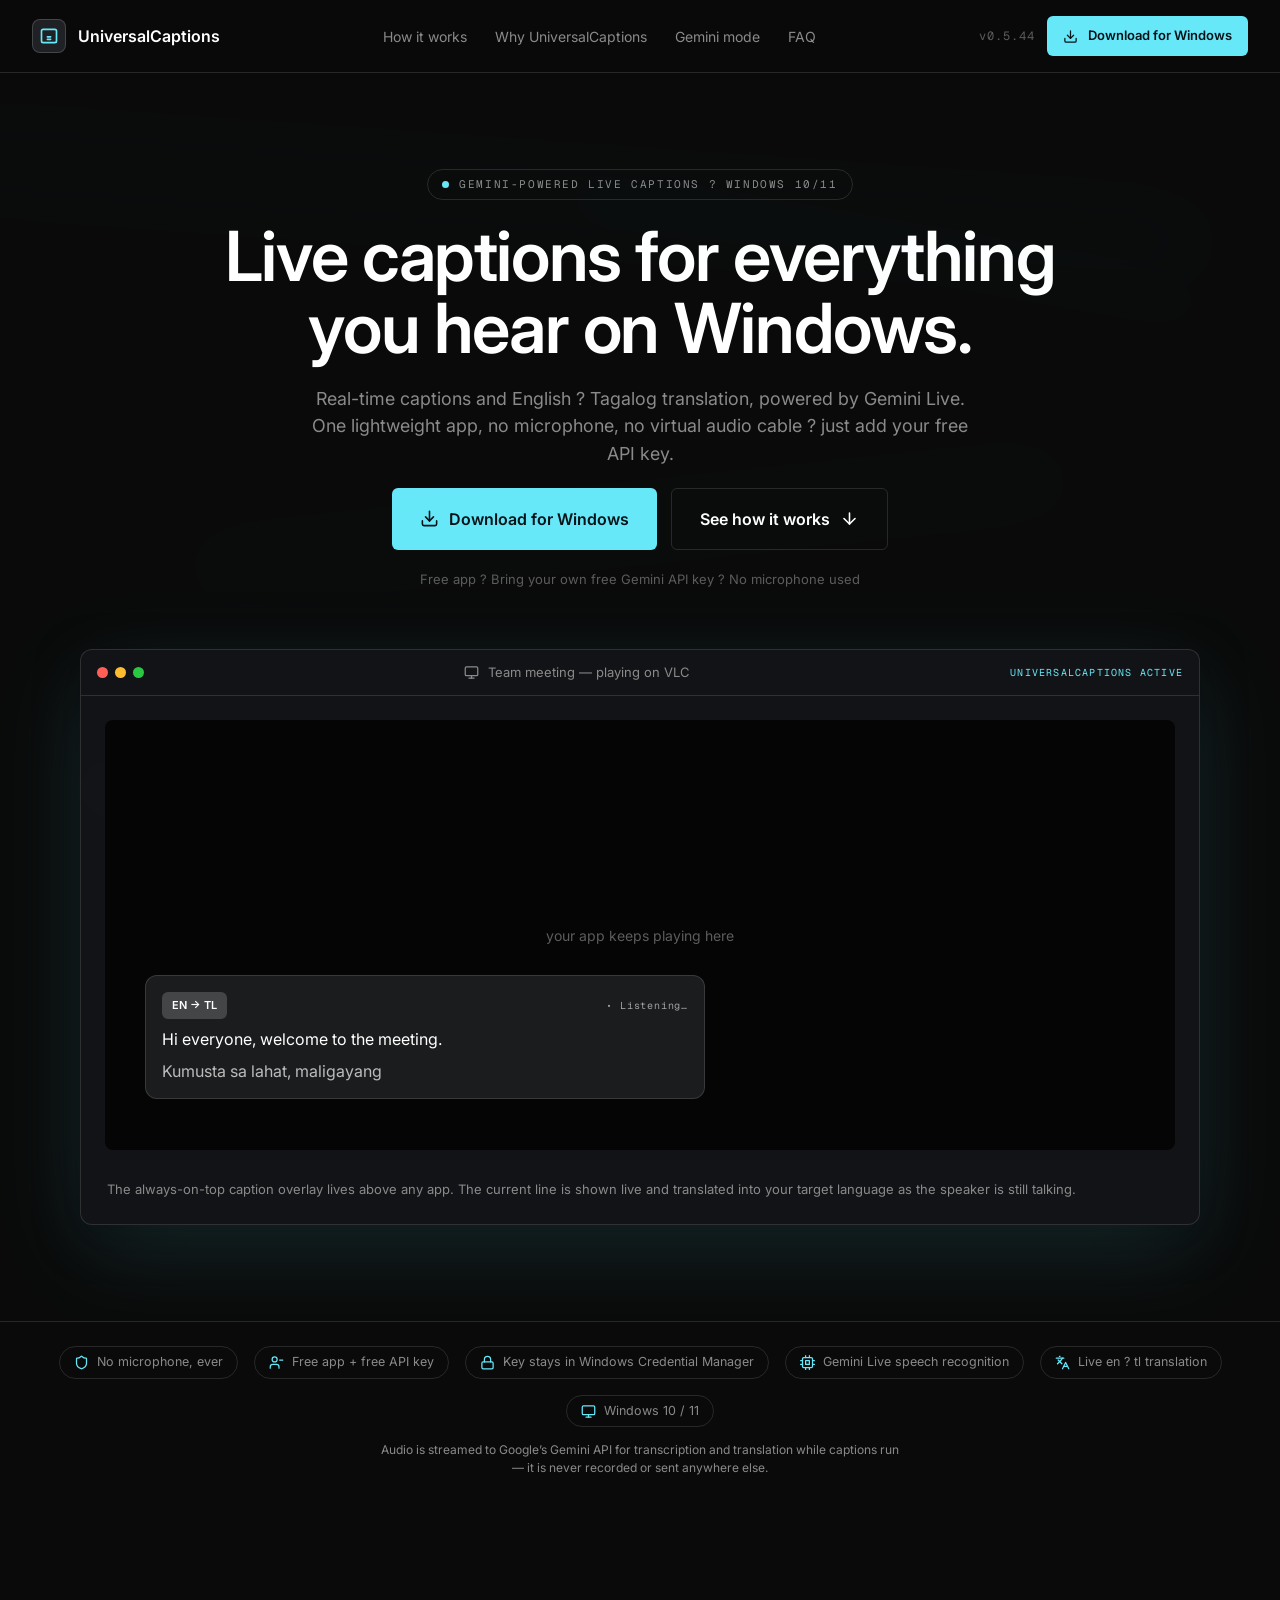
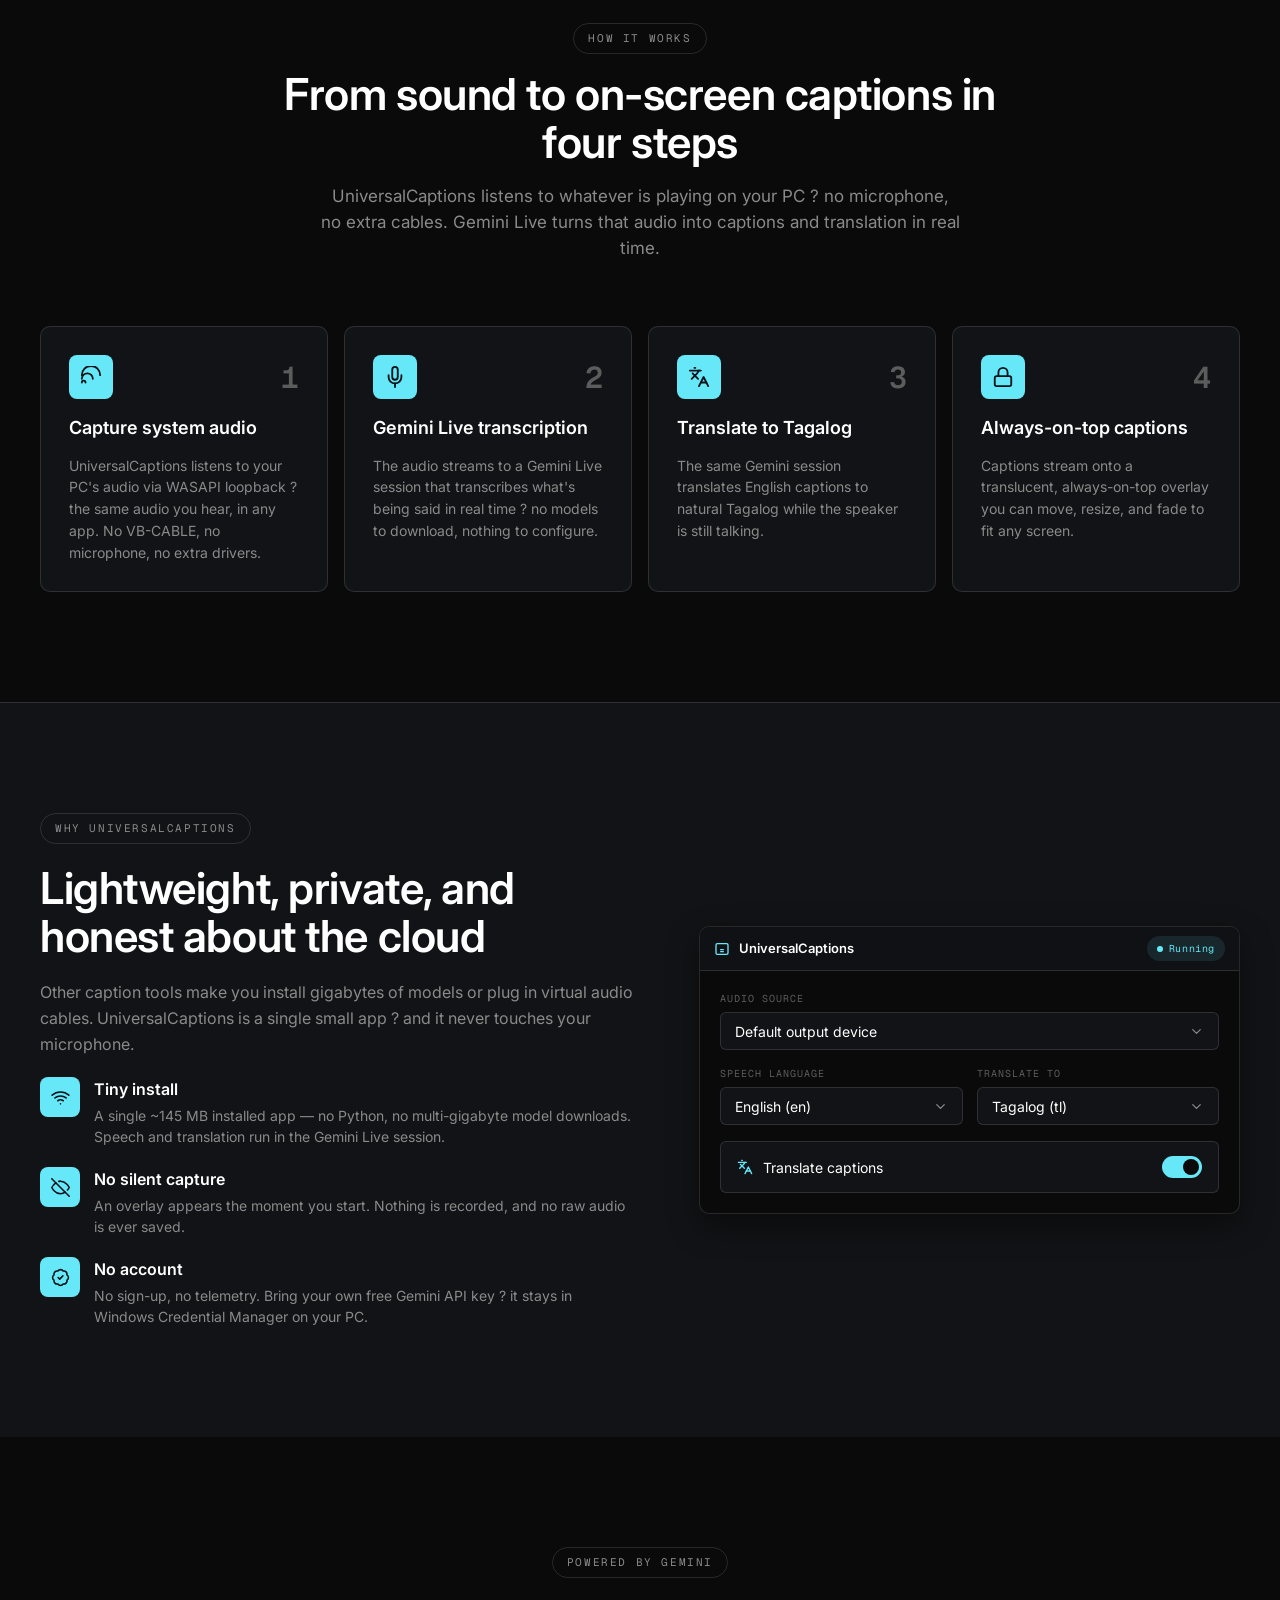
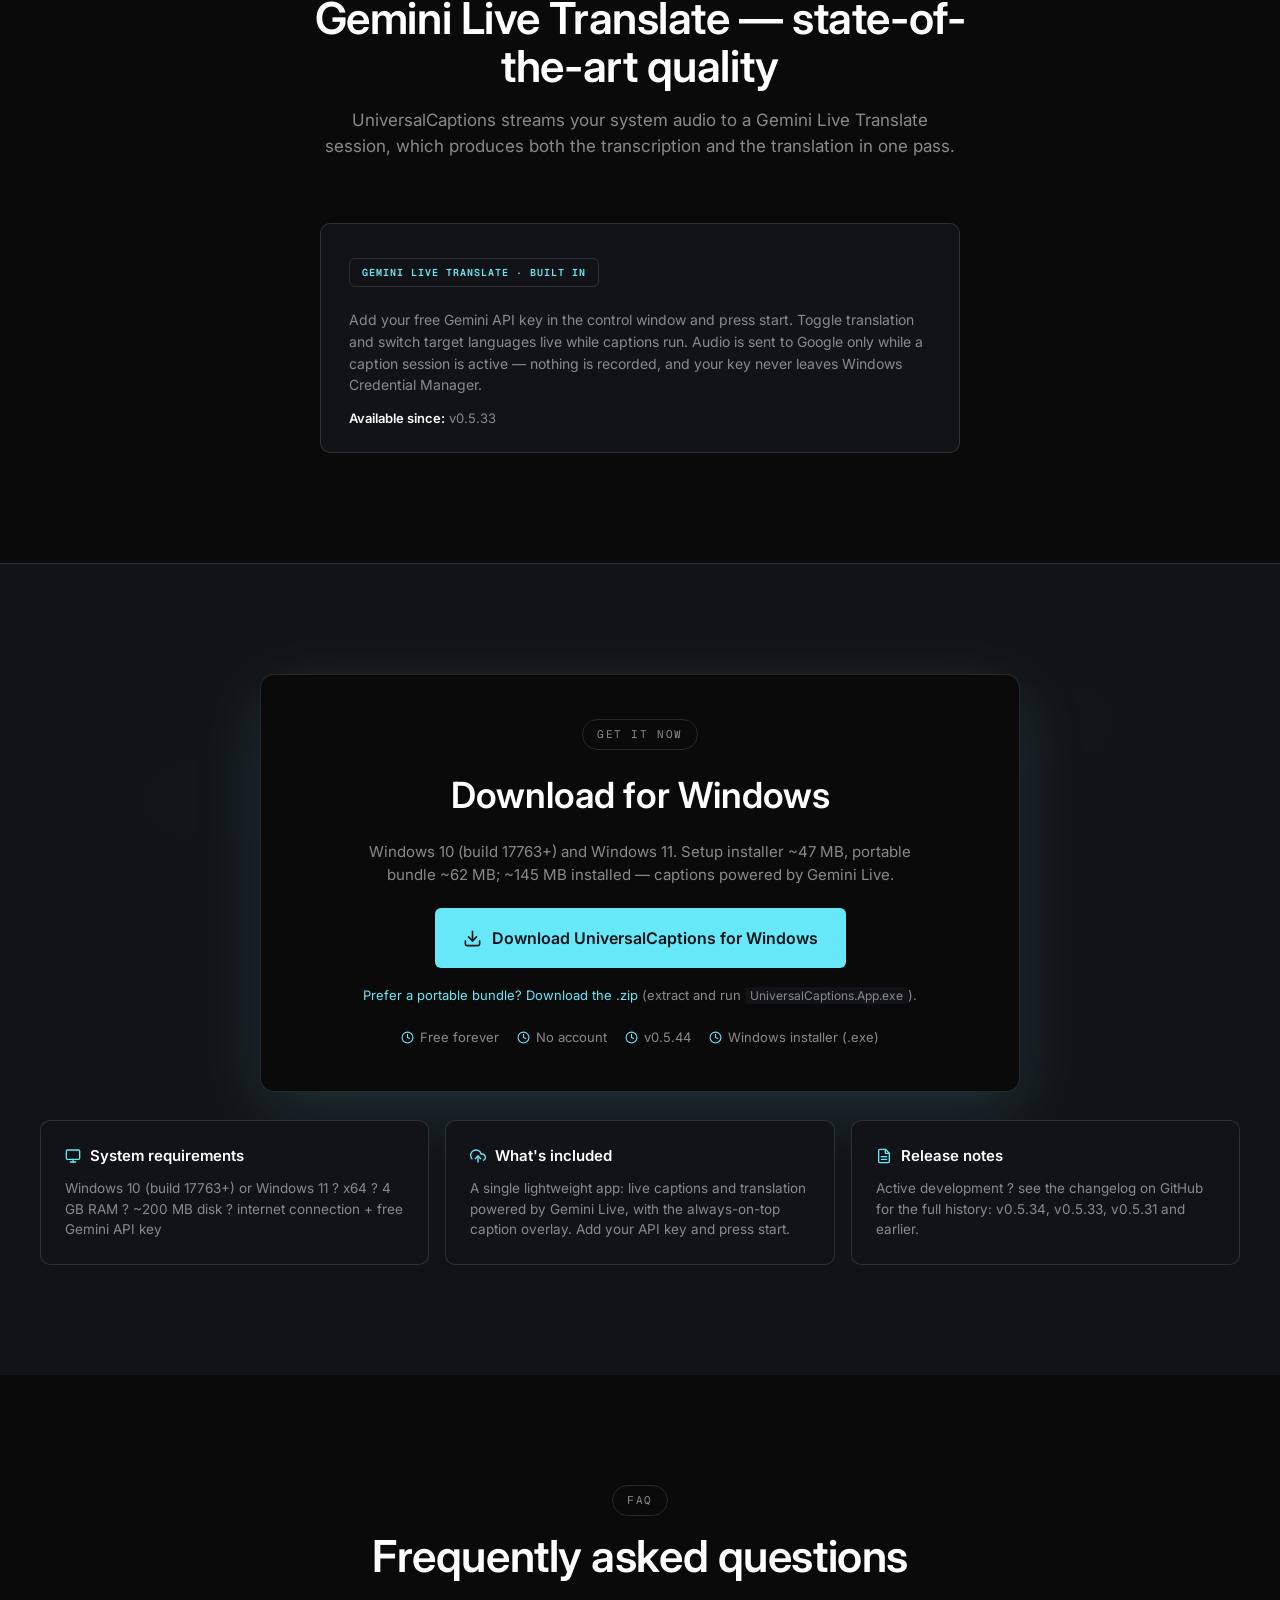
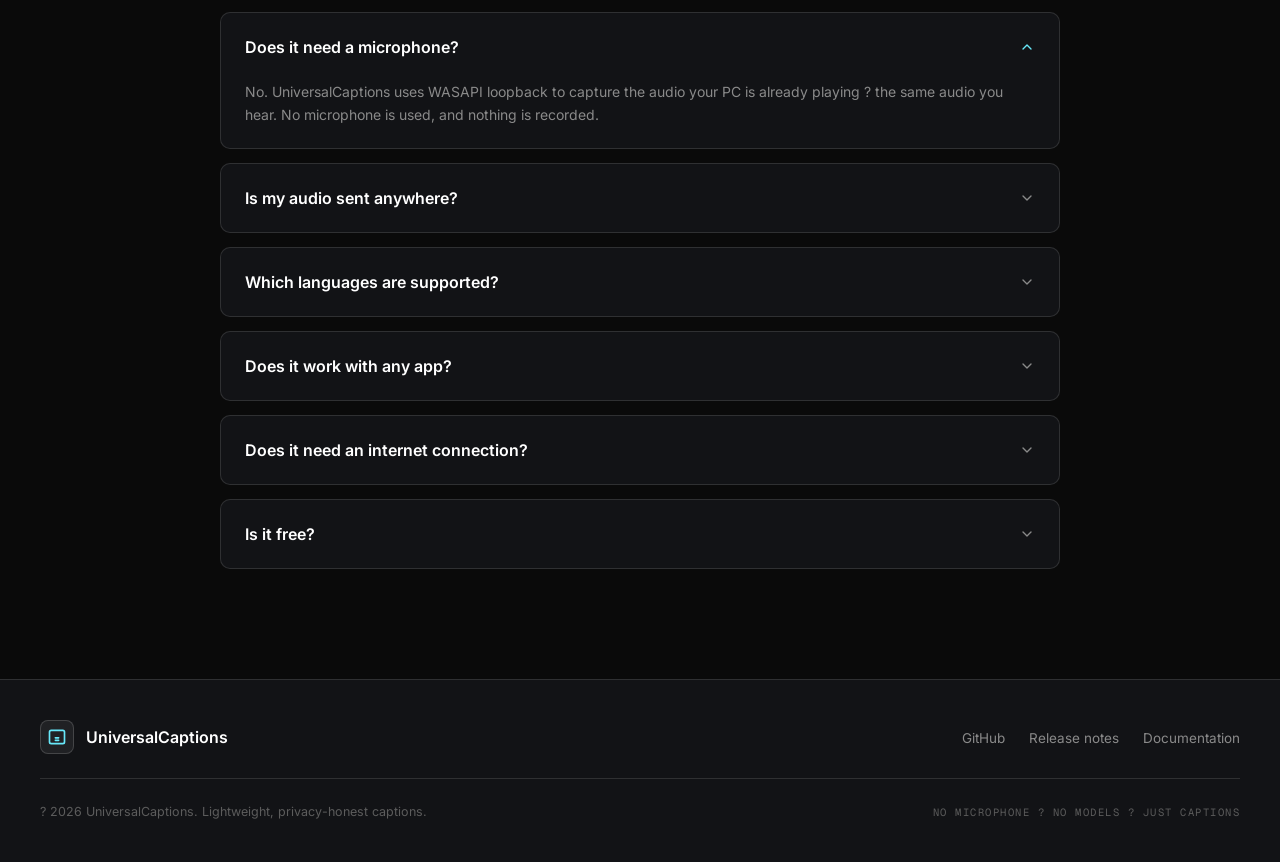
==== landing/index.html @ a278f73b "Fix v0.5.44 landing download links and copy" ====
<!doctype html>
<html lang="en">
  <head>
    <meta charset="UTF-8" />
    <meta name="viewport" content="width=device-width, initial-scale=1.0" />
    <link rel="canonical" href="https://marcgregory.github.io/universal-live-captions/landing/" />
    <title>UniversalCaptions ? Live captions for everything you hear on Windows</title>
    <link rel="icon" href="assets/app.ico" />
    <meta
      name="description"
      content="Live captions for any Windows app, powered by Gemini Live. Real-time speech recognition and English ? Tagalog translation in one lightweight app."
    />
    <meta property="og:title" content="UniversalCaptions ? Live captions for Windows" />
    <meta
      property="og:description"
      content="Live captions with real-time English ? Tagalog translation, powered by Gemini Live. No microphone, no virtual audio cable."
    />
    <link rel="preconnect" href="https://fonts.googleapis.com" />
    <link rel="preconnect" href="https://fonts.gstatic.com" crossorigin />
    <link
      href="https://fonts.googleapis.com/css2?family=Geist+Mono:wght@400;600&family=Inter:wght@400;500;600;700&display=swap"
      rel="stylesheet"
    />
    <link rel="stylesheet" href="styles.css" />
  </head>
  <body>
    <a class="skip-link" href="#hero">Skip to content</a>

    <header class="site-header" id="top">
      <nav class="nav" aria-label="Primary">
        <a class="brand" href="#top">
          <span class="brand-mark" aria-hidden="true">
            <svg viewBox="0 0 24 24" fill="none" stroke="currentColor" stroke-width="2" stroke-linecap="round" stroke-linejoin="round">
              <path d="M10 13h4M10 16h4" />
              <rect x="3" y="4" width="18" height="16" rx="2" />
            </svg>
          </span>
          <span class="brand-name">UniversalCaptions</span>
        </a>

        <ul class="nav-links" id="nav-links">
          <li><a href="#how-it-works">How it works</a></li>
            <li><a href="#why">Why UniversalCaptions</a></li>
          <li><a href="#gemini">Gemini mode</a></li>
          <li><a href="#faq">FAQ</a></li>
        </ul>

        <div class="nav-actions">
          <span class="version-tag">v0.5.44</span>
          <a class="btn btn-primary btn-sm" href="https://github.com/marcgregory/universal-live-captions/releases/download/v0.5.44/UniversalCaptions-Setup-0.5.44.exe" target="_blank" rel="noopener" aria-label="Download for Windows">
            <svg viewBox="0 0 24 24" fill="none" stroke="currentColor" stroke-width="2" stroke-linecap="round" stroke-linejoin="round" aria-hidden="true">
              <path d="M21 15v4a2 2 0 0 1-2 2H5a2 2 0 0 1-2-2v-4" />
              <polyline points="7 10 12 15 17 10" />
              <line x1="12" y1="15" x2="12" y2="3" />
            </svg>
            <span>Download for Windows</span>
          </a>
          <button class="nav-toggle" id="nav-toggle" aria-expanded="false" aria-controls="nav-links" aria-label="Toggle menu">
            <span></span>
            <span></span>
            <span></span>
          </button>
        </div>
      </nav>
    </header>

    <main>
      <section class="hero" id="hero">
        <div class="hero-streaks" aria-hidden="true">
          <span class="streak s1"></span>
          <span class="streak s2"></span>
          <span class="streak s3"></span>
          <span class="streak s4"></span>
        </div>
        <div class="container hero-inner">
          <div class="eyebrow">
            <span class="eyebrow-dot" aria-hidden="true"></span>
            <span>GEMINI-POWERED LIVE CAPTIONS ? WINDOWS 10/11</span>
          </div>
          <h1 class="hero-title">Live captions for everything you hear on Windows.</h1>
          <p class="hero-sub">
            Real-time captions and English ? Tagalog translation, powered by Gemini Live. One lightweight app, no microphone, no virtual audio cable ? just add your free API key.
          </p>
          <div class="hero-ctas">
            <a class="btn btn-primary btn-lg" href="https://github.com/marcgregory/universal-live-captions/releases/download/v0.5.44/UniversalCaptions-Setup-0.5.44.exe" target="_blank" rel="noopener">
              <svg viewBox="0 0 24 24" fill="none" stroke="currentColor" stroke-width="2" stroke-linecap="round" stroke-linejoin="round">
                <path d="M21 15v4a2 2 0 0 1-2 2H5a2 2 0 0 1-2-2v-4" />
                <polyline points="7 10 12 15 17 10" />
                <line x1="12" y1="15" x2="12" y2="3" />
              </svg>
              <span>Download for Windows</span>
            </a>
            <a class="btn btn-secondary btn-lg" href="#how-it-works">
              <span>See how it works</span>
              <svg viewBox="0 0 24 24" fill="none" stroke="currentColor" stroke-width="2" stroke-linecap="round" stroke-linejoin="round">
                <path d="M12 5v14" />
                <polyline points="19 12 12 19 5 12" />
              </svg>
            </a>
          </div>
          <p class="hero-note">Free app ? Bring your own free Gemini API key ? No microphone used</p>

          <div class="product-mock" aria-label="Caption overlay preview">
            <div class="window-bar">
              <div class="traffic-lights">
                <span></span>
                <span></span>
                <span></span>
              </div>
              <div class="window-title">
                <svg viewBox="0 0 24 24" fill="none" stroke="currentColor" stroke-width="2" stroke-linecap="round" stroke-linejoin="round">
                  <rect x="2" y="3" width="20" height="14" rx="2" />
                  <polyline points="8 21 16 21" />
                  <line x1="12" y1="17" x2="12" y2="21" />
                </svg>
                <span>Team meeting &mdash; playing on VLC</span>
              </div>
              <div class="window-meta">UNIVERSALCAPTIONS ACTIVE</div>
            </div>
            <div class="mock-body">
              <div class="preview-video" aria-hidden="true">
                <span class="preview-video-label">your app keeps playing here</span>
                <div class="preview-overlay" role="img" aria-label="Caption overlay: live English caption and Tagalog translation">
                  <div class="preview-overlay-head">
                    <span class="preview-overlay-badge">EN &rarr; TL</span>
                    <span class="preview-overlay-status">&bull; Listening&hellip;</span>
                  </div>
                  <p class="preview-overlay-line">Hi everyone, welcome to the meeting. Today we&rsquo;re going over the roadmap&hellip;</p>
                  <p class="preview-overlay-line preview-overlay-line--tl">Kumusta sa lahat, maligayang pagdating sa pulong. Ngayon ay tatalakayin natin ang roadmap&hellip;</p>
                </div>
              </div>
              <p class="mock-caption">
                The always-on-top caption overlay lives above any app. The current line is shown live and translated into your target language as the speaker is still talking.
              </p>
            </div>
          </div>
        </div>
      </section>

      <div class="trust-strip" aria-label="Key promises">
        <div class="container trust-items">
          <div class="trust-item"><svg viewBox="0 0 24 24" fill="none" stroke="currentColor" stroke-width="2" stroke-linecap="round" stroke-linejoin="round"><path d="M20 13c0 5-3.5 7.5-7.66 8.95a1 1 0 0 1-.67-.01C7.5 20.5 4 18 4 13V6a1 1 0 0 1 1-1c2 0 4.5-1.2 6.24-2.72a1.17 1.17 0 0 1 1.52 0C14.51 3.81 17 5 19 5a1 1 0 0 1 1 1z"/></svg><span>No microphone, ever</span></div>
          <div class="trust-item"><svg viewBox="0 0 24 24" fill="none" stroke="currentColor" stroke-width="2" stroke-linecap="round" stroke-linejoin="round"><path d="M16 21v-2a4 4 0 0 0-4-4H6a4 4 0 0 0-4 4v2"/><circle cx="9" cy="7" r="4"/><line x1="17" y1="8" x2="22" y2="8"/></svg><span>Free app + free API key</span></div>
          <div class="trust-item"><svg viewBox="0 0 24 24" fill="none" stroke="currentColor" stroke-width="2" stroke-linecap="round" stroke-linejoin="round"><rect x="3" y="11" width="18" height="11" rx="2"/><path d="M7 11V7a5 5 0 0 1 10 0v4"/></svg><span>Key stays in Windows Credential Manager</span></div>
          <div class="trust-item"><svg viewBox="0 0 24 24" fill="none" stroke="currentColor" stroke-width="2" stroke-linecap="round" stroke-linejoin="round"><rect x="4" y="4" width="16" height="16" rx="2"/><rect x="9" y="9" width="6" height="6"/><line x1="9" y1="1" x2="9" y2="4"/><line x1="15" y1="1" x2="15" y2="4"/><line x1="9" y1="20" x2="9" y2="23"/><line x1="15" y1="20" x2="15" y2="23"/><line x1="20" y1="9" x2="23" y2="9"/><line x1="20" y1="15" x2="23" y2="15"/><line x1="1" y1="9" x2="4" y2="9"/><line x1="1" y1="15" x2="4" y2="15"/></svg><span>Gemini Live speech recognition</span></div>
          <div class="trust-item"><svg viewBox="0 0 24 24" fill="none" stroke="currentColor" stroke-width="2" stroke-linecap="round" stroke-linejoin="round"><path d="m5 8 6 6"/><path d="m4 14 6-6 2-3"/><path d="M2 5h12"/><path d="M7 2h1"/><path d="m22 22-5-10-5 10"/><path d="M14 18h6"/></svg><span>Live en ? tl translation</span></div>
          <div class="trust-item"><svg viewBox="0 0 24 24" fill="none" stroke="currentColor" stroke-width="2" stroke-linecap="round" stroke-linejoin="round"><rect x="2" y="3" width="20" height="14" rx="2"/><line x1="8" y1="21" x2="16" y2="21"/><line x1="12" y1="17" x2="12" y2="21"/></svg><span>Windows 10 / 11</span></div>
        </div>
        <p class="trust-note">Audio is streamed to Google&rsquo;s Gemini API for transcription and translation while captions run &mdash; it is never recorded or sent anywhere else.</p>
      </div>

      <section class="section how" id="how-it-works">
        <div class="container section-inner">
          <p class="eyebrow">HOW IT WORKS</p>
          <h2 class="section-title">From sound to on-screen captions in four steps</h2>
          <p class="section-sub">
            UniversalCaptions listens to whatever is playing on your PC ? no microphone, no extra cables. Gemini Live turns that audio into captions and translation in real time.
          </p>
          <div class="step-grid">
            <article class="step-card">
              <div class="step-top">
                <span class="step-icon">
                  <svg viewBox="0 0 24 24" fill="none" stroke="currentColor" stroke-width="2" stroke-linecap="round" stroke-linejoin="round"><path d="M2 10a10 10 0 0 1 20 0"/><path d="M2 14a6 6 0 0 1 12 0"/><path d="M2 18a2 2 0 0 1 4 0"/></svg>
                </span>
                <span class="step-number">1</span>
              </div>
              <h3 class="step-title">Capture system audio</h3>
              <p class="step-desc">UniversalCaptions listens to your PC's audio via WASAPI loopback ? the same audio you hear, in any app. No VB-CABLE, no microphone, no extra drivers.</p>
            </article>
            <article class="step-card">
              <div class="step-top">
                <span class="step-icon">
                  <svg viewBox="0 0 24 24" fill="none" stroke="currentColor" stroke-width="2" stroke-linecap="round" stroke-linejoin="round"><path d="M12 1a3 3 0 0 0-3 3v8a3 3 0 0 0 6 0V4a3 3 0 0 0-3-3z"/><path d="M19 10v2a7 7 0 0 1-14 0v-2"/><line x1="12" y1="19" x2="12" y2="23"/></svg>
                </span>
                <span class="step-number">2</span>
              </div>
              <h3 class="step-title">Gemini Live transcription</h3>
              <p class="step-desc">The audio streams to a Gemini Live session that transcribes what's being said in real time ? no models to download, nothing to configure.</p>
            </article>
            <article class="step-card">
              <div class="step-top">
                <span class="step-icon">
                  <svg viewBox="0 0 24 24" fill="none" stroke="currentColor" stroke-width="2" stroke-linecap="round" stroke-linejoin="round"><path d="m5 8 6 6"/><path d="m4 14 6-6 2-3"/><path d="M2 5h12"/><path d="M7 2h1"/><path d="m22 22-5-10-5 10"/><path d="M14 18h6"/></svg>
                </span>
                <span class="step-number">3</span>
              </div>
              <h3 class="step-title">Translate to Tagalog</h3>
              <p class="step-desc">The same Gemini session translates English captions to natural Tagalog while the speaker is still talking.</p>
            </article>
            <article class="step-card">
              <div class="step-top">
                <span class="step-icon">
                  <svg viewBox="0 0 24 24" fill="none" stroke="currentColor" stroke-width="2" stroke-linecap="round" stroke-linejoin="round"><rect x="3" y="11" width="18" height="11" rx="2"/><path d="M7 11V7a5 5 0 0 1 10 0v4"/></svg>
                </span>
                <span class="step-number">4</span>
              </div>
              <h3 class="step-title">Always-on-top captions</h3>
              <p class="step-desc">Captions stream onto a translucent, always-on-top overlay you can move, resize, and fade to fit any screen.</p>
            </article>
          </div>
        </div>
      </section>

      <section class="section why" id="why">
        <div class="container why-inner">
          <div class="why-left">
            <p class="eyebrow">WHY UNIVERSALCAPTIONS</p>
            <h2 class="section-title">Lightweight, private, and honest about the cloud</h2>
            <p class="why-lead">
              Other caption tools make you install gigabytes of models or plug in virtual audio cables. UniversalCaptions is a single small app ? and it never touches your microphone.
            </p>
            <ul class="benefits">
              <li class="benefit">
                <span class="benefit-icon">
                  <svg viewBox="0 0 24 24" fill="none" stroke="currentColor" stroke-width="2" stroke-linecap="round" stroke-linejoin="round"><path d="M5 12.55a11 11 0 0 1 14.08 0"/><path d="M1.42 9a16 16 0 0 1 21.16 0"/><path d="M8.53 16.11a6 6 0 0 1 6.95 0"/><line x1="12" y1="20" x2="12.01" y2="20"/></svg>
                </span>
                <div>
                  <h3>Tiny install</h3>
                  <p>A single ~145 MB installed app &mdash; no Python, no multi-gigabyte model downloads. Speech and translation run in the Gemini Live session.</p>
                </div>
              </li>
              <li class="benefit">
                <span class="benefit-icon">
                  <svg viewBox="0 0 24 24" fill="none" stroke="currentColor" stroke-width="2" stroke-linecap="round" stroke-linejoin="round"><path d="M17.94 17.94A10.07 10.07 0 0 1 12 20c-7 0-11-8-11-8a18.45 18.45 0 0 1 5.06-5.94"/><path d="M9.9 4.24A9.12 9.12 0 0 1 12 4c7 0 11 8 11 8a18.5 18.5 0 0 1-2.16 3.19"/><line x1="1" y1="1" x2="23" y2="23"/></svg>
                </span>
                <div>
                  <h3>No silent capture</h3>
                  <p>An overlay appears the moment you start. Nothing is recorded, and no raw audio is ever saved.</p>
                </div>
              </li>
              <li class="benefit">
                <span class="benefit-icon">
                  <svg viewBox="0 0 24 24" fill="none" stroke="currentColor" stroke-width="2" stroke-linecap="round" stroke-linejoin="round"><path d="M3.85 8.62a4 4 0 0 1 4.78-4.77 4 4 0 0 1 6.74 0 4 4 0 0 1 4.78 4.78 4 4 0 0 1 0 6.76 4 4 0 0 1-4.78 4.78 4 4 0 0 1-6.74 0 4 4 0 0 1-4.78-4.78 4 4 0 0 1 0-6.76z"/><path d="m9 12 2 2 4-4"/></svg>
                </span>
                <div>
                  <h3>No account</h3>
                  <p>No sign-up, no telemetry. Bring your own free Gemini API key ? it stays in Windows Credential Manager on your PC.</p>
                </div>
              </li>
            </ul>
          </div>

          <div class="control-mock" aria-hidden="true">
            <div class="control-bar">
              <div class="control-title">
                <svg viewBox="0 0 24 24" fill="none" stroke="currentColor" stroke-width="2" stroke-linecap="round" stroke-linejoin="round"><path d="M10 13h4M10 16h4"/><rect x="3" y="4" width="18" height="16" rx="2"/></svg>
                <span>UniversalCaptions</span>
              </div>
              <span class="status-chip"><span class="status-dot"></span> Running</span>
            </div>
            <div class="control-body">
              <label class="field">
                <span class="field-label">AUDIO SOURCE</span>
                <span class="select">
                  <span>Default output device</span>
                  <svg viewBox="0 0 24 24" fill="none" stroke="currentColor" stroke-width="2" stroke-linecap="round" stroke-linejoin="round"><polyline points="6 9 12 15 18 9"/></svg>
                </span>
              </label>
              <div class="field-row">
                <label class="field">
                  <span class="field-label">SPEECH LANGUAGE</span>
                  <span class="select">
                    <span>English (en)</span>
                    <svg viewBox="0 0 24 24" fill="none" stroke="currentColor" stroke-width="2" stroke-linecap="round" stroke-linejoin="round"><polyline points="6 9 12 15 18 9"/></svg>
                  </span>
                </label>
                <label class="field">
                  <span class="field-label">TRANSLATE TO</span>
                  <span class="select">
                    <span>Tagalog (tl)</span>
                    <svg viewBox="0 0 24 24" fill="none" stroke="currentColor" stroke-width="2" stroke-linecap="round" stroke-linejoin="round"><polyline points="6 9 12 15 18 9"/></svg>
                  </span>
                </label>
              </div>
              <div class="toggle-row">
                <span class="toggle-left">
                  <svg viewBox="0 0 24 24" fill="none" stroke="currentColor" stroke-width="2" stroke-linecap="round" stroke-linejoin="round"><path d="m5 8 6 6"/><path d="m4 14 6-6 2-3"/><path d="M2 5h12"/><path d="M7 2h1"/><path d="m22 22-5-10-5 10"/><path d="M14 18h6"/></svg>
                  Translate captions
                </span>
                <span class="toggle-switch"><span class="toggle-knob"></span></span>
              </div>
            </div>
          </div>
        </div>
      </section>

      <section class="section gemini" id="gemini">
        <div class="container section-inner">
          <p class="eyebrow">POWERED BY GEMINI</p>
          <h2 class="section-title">Gemini Live Translate &mdash; state-of-the-art quality</h2>
          <p class="section-sub">
            UniversalCaptions streams your system audio to a Gemini Live Translate session, which produces both the transcription and the translation in one pass.
          </p>
          <div class="planned-card">
            <p class="badge badge-outline">GEMINI LIVE TRANSLATE &middot; BUILT IN</p>
            <p class="planned-desc">Add your free Gemini API key in the control window and press start. Toggle translation and switch target languages live while captions run. Audio is sent to Google only while a caption session is active &mdash; nothing is recorded, and your key never leaves Windows Credential Manager.</p>
            <p class="planned-meta"><strong>Available since:</strong> v0.5.33</p>
          </div>
        </div>
      </section>

      <section class="section download" id="download">
        <div class="download-streaks" aria-hidden="true">
          <span class="streak d1"></span>
          <span class="streak d2"></span>
        </div>
        <div class="container download-inner">
          <div class="download-card">
            <p class="eyebrow">GET IT NOW</p>
            <h2 class="download-title">Download for Windows</h2>
            <p class="download-sub">Windows 10 (build 17763+) and Windows 11. Setup installer ~47 MB, portable bundle ~62 MB; ~145 MB installed &mdash; captions powered by Gemini Live.</p>
            <a class="btn btn-primary btn-lg download-cta" href="https://github.com/marcgregory/universal-live-captions/releases/download/v0.5.44/UniversalCaptions-Setup-0.5.44.exe" target="_blank" rel="noopener">
              <svg viewBox="0 0 24 24" fill="none" stroke="currentColor" stroke-width="2" stroke-linecap="round" stroke-linejoin="round"><path d="M21 15v4a2 2 0 0 1-2 2H5a2 2 0 0 1-2-2v-4"/><polyline points="7 10 12 15 17 10"/><line x1="12" y1="15" x2="12" y2="3"/></svg>
              <span>Download UniversalCaptions for Windows</span>
            </a>
            <p class="download-alt"><a href="https://github.com/marcgregory/universal-live-captions/releases/download/v0.5.44/UniversalCaptions-0.5.44-win-x64-full.zip">Prefer a portable bundle? Download the .zip</a> (extract and run <code>UniversalCaptions.App.exe</code>).</p>
            <div class="download-meta">
              <span><svg viewBox="0 0 24 24" fill="none" stroke="currentColor" stroke-width="2" stroke-linecap="round" stroke-linejoin="round"><circle cx="12" cy="12" r="10"/><polyline points="12 6 12 12 16 14"/></svg>Free forever</span>
              <span><svg viewBox="0 0 24 24" fill="none" stroke="currentColor" stroke-width="2" stroke-linecap="round" stroke-linejoin="round"><circle cx="12" cy="12" r="10"/><polyline points="12 6 12 12 16 14"/></svg>No account</span>
              <span><svg viewBox="0 0 24 24" fill="none" stroke="currentColor" stroke-width="2" stroke-linecap="round" stroke-linejoin="round"><circle cx="12" cy="12" r="10"/><polyline points="12 6 12 12 16 14"/></svg>v0.5.44</span>
              <span><svg viewBox="0 0 24 24" fill="none" stroke="currentColor" stroke-width="2" stroke-linecap="round" stroke-linejoin="round"><circle cx="12" cy="12" r="10"/><polyline points="12 6 12 12 16 14"/></svg>Windows installer (.exe)</span>
            </div>
          </div>
          <div class="requirements">
            <article class="req-card">
              <h3><svg viewBox="0 0 24 24" fill="none" stroke="currentColor" stroke-width="2" stroke-linecap="round" stroke-linejoin="round"><rect x="2" y="3" width="20" height="14" rx="2"/><line x1="8" y1="21" x2="16" y2="21"/><line x1="12" y1="17" x2="12" y2="21"/></svg>System requirements</h3>
              <p>Windows 10 (build 17763+) or Windows 11 ? x64 ? 4 GB RAM ? ~200 MB disk ? internet connection + free Gemini API key</p>
            </article>
            <article class="req-card">
              <h3><svg viewBox="0 0 24 24" fill="none" stroke="currentColor" stroke-width="2" stroke-linecap="round" stroke-linejoin="round"><polyline points="16 16 12 12 8 16"/><line x1="12" y1="12" x2="12" y2="21"/><path d="M20.39 18.39A5 5 0 0 0 18 9h-1.26A8 8 0 1 0 3 16.3"/></svg>What's included</h3>
              <p>A single lightweight app: live captions and translation powered by Gemini Live, with the always-on-top caption overlay. Add your API key and press start.</p>
            </article>
            <article class="req-card">
              <h3><svg viewBox="0 0 24 24" fill="none" stroke="currentColor" stroke-width="2" stroke-linecap="round" stroke-linejoin="round"><path d="M14 2H6a2 2 0 0 0-2 2v16a2 2 0 0 0 2 2h12a2 2 0 0 0 2-2V8z"/><polyline points="14 2 14 8 20 8"/><line x1="16" y1="13" x2="8" y2="13"/><line x1="16" y1="17" x2="8" y2="17"/></svg>Release notes</h3>
              <p>Active development ? see the changelog on GitHub for the full history: v0.5.34, v0.5.33, v0.5.31 and earlier.</p>
            </article>
          </div>
        </div>
      </section>

      <section class="section faq" id="faq">
        <div class="container faq-inner">
          <p class="eyebrow">FAQ</p>
          <h2 class="section-title">Frequently asked questions</h2>
          <div class="faq-list" id="faq-list">
            <details class="faq-item" open>
              <summary>
                <span>Does it need a microphone?</span>
                <svg class="faq-chevron" viewBox="0 0 24 24" fill="none" stroke="currentColor" stroke-width="2" stroke-linecap="round" stroke-linejoin="round"><polyline points="6 9 12 15 18 9"/></svg>
              </summary>
              <p>No. UniversalCaptions uses WASAPI loopback to capture the audio your PC is already playing ? the same audio you hear. No microphone is used, and nothing is recorded.</p>
            </details>
            <details class="faq-item">
              <summary>
                <span>Is my audio sent anywhere?</span>
                <svg class="faq-chevron" viewBox="0 0 24 24" fill="none" stroke="currentColor" stroke-width="2" stroke-linecap="round" stroke-linejoin="round"><polyline points="6 9 12 15 18 9"/></svg>
              </summary>
              <p>Audio is streamed to Google&rsquo;s Gemini API for transcription and translation while captions run. Nothing is recorded, nothing is stored, and your API key never leaves Windows Credential Manager.</p>
            </details>
            <details class="faq-item">
              <summary>
                <span>Which languages are supported?</span>
                <svg class="faq-chevron" viewBox="0 0 24 24" fill="none" stroke="currentColor" stroke-width="2" stroke-linecap="round" stroke-linejoin="round"><polyline points="6 9 12 15 18 9"/></svg>
              </summary>
              <p>Gemini Live handles a wide range of languages for both recognition and translation ? English ? Tagalog is the tested default pairing.</p>
            </details>
            <details class="faq-item">
              <summary>
                <span>Does it work with any app?</span>
                <svg class="faq-chevron" viewBox="0 0 24 24" fill="none" stroke="currentColor" stroke-width="2" stroke-linecap="round" stroke-linejoin="round"><polyline points="6 9 12 15 18 9"/></svg>
              </summary>
              <p>Yes ? movies, video calls, meetings, podcasts, games, anything that plays sound on your PC. If Windows is playing audio, UniversalCaptions can caption it.</p>
            </details>
            <details class="faq-item">
              <summary>
                <span>Does it need an internet connection?</span>
                <svg class="faq-chevron" viewBox="0 0 24 24" fill="none" stroke="currentColor" stroke-width="2" stroke-linecap="round" stroke-linejoin="round"><polyline points="6 9 12 15 18 9"/></svg>
              </summary>
              <p>Yes ? captions are powered by Google's Gemini Live API, so an internet connection and a free Gemini API key are required. In exchange there is nothing to download or configure: no models, no Python, no setup.</p>
            </details>
            <details class="faq-item">
              <summary>
                <span>Is it free?</span>
                <svg class="faq-chevron" viewBox="0 0 24 24" fill="none" stroke="currentColor" stroke-width="2" stroke-linecap="round" stroke-linejoin="round"><polyline points="6 9 12 15 18 9"/></svg>
              </summary>
              <p>Yes, the app is free forever, with no telemetry. You bring your own Gemini API key (Google offers a free tier).</p>
            </details>
          </div>
        </div>
      </section>
    </main>

    <footer class="site-footer">
      <div class="container footer-inner">
        <div class="footer-top">
          <a class="brand" href="#top">
            <span class="brand-mark" aria-hidden="true">
              <svg viewBox="0 0 24 24" fill="none" stroke="currentColor" stroke-width="2" stroke-linecap="round" stroke-linejoin="round">
                <path d="M10 13h4M10 16h4" />
                <rect x="3" y="4" width="18" height="16" rx="2" />
              </svg>
            </span>
            <span class="brand-name">UniversalCaptions</span>
          </a>
          <ul class="footer-links">
            <li><a href="https://github.com/marcgregory/universal-live-captions" target="_blank" rel="noopener">GitHub</a></li>
            <li><a href="https://github.com/marcgregory/universal-live-captions/releases" target="_blank" rel="noopener">Release notes</a></li>
            <li><a href="https://github.com/marcgregory/universal-live-captions#readme" target="_blank" rel="noopener">Documentation</a></li>
          </ul>
        </div>
        <div class="footer-divider"></div>
        <div class="footer-bottom">
          <p>? 2026 UniversalCaptions. Lightweight, privacy-honest captions.</p>
          <p class="footer-tagline">NO MICROPHONE ? NO MODELS ? JUST CAPTIONS</p>
        </div>
      </div>
    </footer>

    <script src="script.js"></script>
  </body>
</html>
---- landing/styles.css ----
:root {
  --bg: #0a0a0a;
  --bg-raise: #121316;
  --fg: #ffffff;
  --muted: #8a8a8a;
  --faint: #5c5c5c;
  --border: rgba(255, 255, 255, 0.12);
  --border-strong: rgba(255, 255, 255, 0.2);
  --accent: #67e8f9;
  --accent-ink: #061318;
  --overlay-bg: rgba(20, 21, 24, 0.88);
  --overlay-pill: rgba(255, 255, 255, 0.16);
  --radius-sm: 6px;
  --radius: 10px;
  --radius-lg: 14px;
  --font-heading: "Inter", system-ui, sans-serif;
  --font-body: "Inter", system-ui, sans-serif;
  --font-mono: "Geist Mono", ui-monospace, monospace;
  --header-h: 72px;
}

*,
*::before,
*::after {
  box-sizing: border-box;
}

html {
  scroll-behavior: smooth;
  scroll-padding-top: calc(var(--header-h) + 8px);
}

body {
  margin: 0;
  background: var(--bg);
  color: var(--fg);
  font-family: var(--font-body);
  font-size: 16px;
  line-height: 1.5;
  -webkit-font-smoothing: antialiased;
  text-rendering: optimizeLegibility;
}

a {
  color: inherit;
  text-decoration: none;
}

.container {
  width: min(1200px, 100% - 48px);
  margin-inline: auto;
}

.skip-link {
  position: absolute;
  top: -48px;
  left: 16px;
  z-index: 100;
  padding: 8px 14px;
  background: var(--accent);
  color: var(--accent-ink);
  border-radius: var(--radius-sm);
  font-weight: 600;
  transition: top 0.2s;
}

.skip-link:focus {
  top: 12px;
}

/* ---------- Header & nav ---------- */

.site-header {
  position: sticky;
  top: 0;
  z-index: 50;
  background: rgba(10, 10, 10, 0.82);
  backdrop-filter: blur(12px);
  border-bottom: 1px solid var(--border);
}

.nav {
  display: flex;
  align-items: center;
  justify-content: space-between;
  height: var(--header-h);
  padding: 0 32px;
  width: 100%;
}

.brand {
  display: inline-flex;
  align-items: center;
  gap: 12px;
}

.brand-mark {
  display: grid;
  place-items: center;
  width: 34px;
  height: 34px;
  border-radius: 8px;
  background: #202124;
  border: 1px solid var(--overlay-pill);
  color: var(--accent);
}

.brand-mark svg {
  width: 20px;
  height: 20px;
}

.brand-name {
  font-family: var(--font-heading);
  font-weight: 600;
  font-size: 16px;
}

.nav-links {
  display: flex;
  align-items: center;
  gap: 28px;
  list-style: none;
  margin: 0;
  padding: 0;
}

.nav-links a {
  color: var(--muted);
  font-size: 14px;
  transition: color 0.15s;
  position: relative;
}

.nav-links a::after {
  content: "";
  position: absolute;
  left: 0;
  right: 0;
  bottom: -6px;
  height: 2px;
  border-radius: 1px;
  background: var(--accent);
  transform: scaleX(0);
  transform-origin: left;
  transition: transform 0.2s;
}

.nav-links a:hover,
.nav-links a:focus-visible,
.nav-links a.active {
  color: var(--fg);
}

.nav-links a.active::after,
.nav-links a:hover::after,
.nav-links a:focus-visible::after {
  transform: scaleX(1);
}

.nav-actions {
  display: flex;
  align-items: center;
  gap: 12px;
}

.version-tag {
  font-family: var(--font-mono);
  font-size: 12px;
  letter-spacing: 1px;
  color: var(--faint);
  white-space: nowrap;
}

/* ---------- Buttons ---------- */

.btn {
  display: inline-flex;
  align-items: center;
  justify-content: center;
  gap: 10px;
  border: none;
  border-radius: var(--radius-sm);
  font-family: var(--font-heading);
  font-weight: 600;
  cursor: pointer;
  transition: transform 0.15s, box-shadow 0.15s, background 0.15s, border-color 0.15s;
}

.btn svg {
  width: 19px;
  height: 19px;
}

.btn:active {
  transform: translateY(1px);
}

.btn-primary {
  background: var(--accent);
  color: var(--accent-ink);
}

.btn-primary:hover,
.btn-primary:focus-visible {
  box-shadow: 0 0 0 4px rgba(103, 232, 249, 0.22), 0 8px 24px rgba(103, 232, 249, 0.28);
  transform: translateY(-1px);
}

.btn-secondary {
  background: transparent;
  color: var(--fg);
  border: 1px solid var(--border);
}

.btn-secondary:hover,
.btn-secondary:focus-visible {
  border-color: var(--border-strong);
  background: rgba(255, 255, 255, 0.04);
}

.btn-lg {
  padding: 18px 28px;
  font-size: 16px;
}

.btn-sm {
  padding: 10px 16px;
  font-size: 13px;
}

.btn-sm svg {
  width: 15px;
  height: 15px;
}

/* ---------- Hero ---------- */

.hero {
  position: relative;
  overflow: hidden;
  padding: 96px 0;
}

.hero-streaks {
  position: absolute;
  inset: 0;
  pointer-events: none;
}

.streak {
  position: absolute;
  height: 4px;
  border-radius: 999px;
  background: var(--accent);
  filter: blur(42px);
  opacity: 0.5;
}

.streak.s1 {
  width: 1280px;
  top: 10%;
  left: -6%;
  transform: rotate(4deg);
  opacity: 0.26;
}

.streak.s2 {
  width: 900px;
  top: 36%;
  left: 14%;
  transform: rotate(-6deg);
  opacity: 0.2;
}

.streak.s3 {
  width: 1100px;
  top: 62%;
  left: 4%;
  transform: rotate(7deg);
  background: var(--accent);
  opacity: 0.16;
}

.streak.s4 {
  width: 700px;
  top: 14%;
  left: 42%;
  transform: rotate(10deg);
  opacity: 0.14;
}

.hero-inner {
  display: flex;
  flex-direction: column;
  align-items: center;
  text-align: center;
  gap: 20px;
}

.eyebrow {
  display: inline-flex;
  align-items: center;
  gap: 10px;
  padding: 6px 14px;
  border: 1px solid var(--border);
  border-radius: 999px;
  font-family: var(--font-mono);
  font-size: 11px;
  letter-spacing: 1.6px;
  color: var(--muted);
  text-transform: uppercase;
  margin: 0;
}

.eyebrow-dot {
  width: 7px;
  height: 7px;
  border-radius: 50%;
  background: var(--accent);
}

.hero-title {
  font-family: var(--font-heading);
  font-size: clamp(40px, 5.4vw, 72px);
  font-weight: 600;
  line-height: 1.05;
  letter-spacing: -0.02em;
  margin: 0;
  max-width: 900px;
}

.hero-sub {
  font-size: clamp(16px, 1.4vw, 19px);
  line-height: 1.55;
  color: var(--muted);
  max-width: 680px;
  margin: 0;
}

.hero-ctas {
  display: flex;
  flex-wrap: wrap;
  justify-content: center;
  gap: 14px;
}

.hero-note {
  font-size: 13px;
  color: var(--faint);
  margin: 0;
}

/* ---------- Product mock ---------- */

.product-mock {
  width: min(1120px, 100%);
  margin-top: 40px;
  border-radius: 12px;
  background: var(--bg-raise);
  border: 1px solid var(--border);
  overflow: hidden;
  text-align: left;
  box-shadow: 0 24px 90px rgba(103, 232, 249, 0.14), 0 12px 40px rgba(0, 0, 0, 0.5);
}

.window-bar {
  display: flex;
  align-items: center;
  justify-content: space-between;
  gap: 12px;
  height: 46px;
  padding: 0 16px;
  border-bottom: 1px solid var(--border);
}

.traffic-lights {
  display: flex;
  gap: 7px;
}

.traffic-lights span {
  width: 11px;
  height: 11px;
  border-radius: 50%;
}

.traffic-lights span:nth-child(1) {
  background: #ff5f57;
}

.traffic-lights span:nth-child(2) {
  background: #febc2e;
}

.traffic-lights span:nth-child(3) {
  background: #28c840;
}

.window-title {
  display: flex;
  align-items: center;
  gap: 9px;
  color: var(--muted);
  font-size: 13px;
}

.window-title svg {
  width: 15px;
  height: 15px;
}

.window-meta {
  font-family: var(--font-mono);
  font-size: 10px;
  letter-spacing: 1.2px;
  color: var(--accent);
  white-space: nowrap;
}

.mock-body {
  display: flex;
  flex-direction: column;
  gap: 16px;
  padding: 24px;
}

.preview-video {
  position: relative;
  display: flex;
  align-items: center;
  justify-content: center;
  width: 100%;
  height: 430px;
  border-radius: 8px;
  background: #050505;
  overflow: hidden;
  isolation: isolate;
}

.preview-video-label {
  font-family: var(--font-body);
  font-size: 14px;
  color: var(--faint);
  user-select: none;
}

.preview-overlay {
  position: absolute;
  left: 40px;
  top: 255px;
  width: 560px;
  max-width: calc(100% - 80px);
  padding: 16px;
  border-radius: 12px;
  background: rgba(32, 33, 36, 0.85);
  border: 1px solid rgba(255, 255, 255, 0.13);
  display: flex;
  flex-direction: column;
  gap: 10px;
  pointer-events: none;
}

.preview-overlay-head {
  display: flex;
  align-items: center;
  justify-content: space-between;
  gap: 12px;
}

.preview-overlay-badge {
  display: inline-flex;
  align-items: center;
  padding: 5px 10px;
  border-radius: 6px;
  background: rgba(255, 255, 255, 0.18);
  font-family: var(--font-body);
  font-size: 11px;
  font-weight: 600;
  color: #fff;
}

.preview-overlay-status {
  font-family: var(--font-mono);
  font-size: 10px;
  letter-spacing: 0.8px;
  color: rgba(255, 255, 255, 0.6);
}

.preview-overlay-line {
  margin: 0;
  font-family: var(--font-body);
  font-size: 16px;
  line-height: 1.35;
  color: #fff;
}

.preview-overlay-line--tl {
  color: rgba(255, 255, 255, 0.7);
}

.mock-caption {
  margin: 14px 2px 0;
  font-size: 13px;
  line-height: 1.5;
  color: var(--muted);
}

.mock-caption em {
  font-style: normal;
  color: var(--accent);
  font-family: var(--font-mono);
  font-size: 12px;
}

.badge {
  display: inline-flex;
  align-items: center;
  padding: 5px 10px;
  border-radius: 6px;
  background: var(--overlay-pill);
  font-size: 11px;
  font-weight: 600;
  color: #fff;
  white-space: nowrap;
}

.badge-outline {
  background: transparent;
  border: 1px solid var(--border);
  color: var(--accent);
  font-family: var(--font-mono);
  font-size: 10px;
  letter-spacing: 1px;
  text-transform: uppercase;
  padding: 6px 12px;
}


/* ---------- Trust strip ---------- */

.trust-strip {
  border-top: 1px solid var(--border);
  padding: 24px 0;
}

.trust-items {
  display: flex;
  flex-wrap: wrap;
  justify-content: center;
  gap: 16px;
}

.trust-note {
  margin-top: 14px;
  text-align: center;
  color: var(--muted);
  font-size: 12px;
  max-width: 520px;
  margin-left: auto;
  margin-right: auto;
}

.trust-note a {
  color: var(--accent);
}

.trust-item {
  display: inline-flex;
  align-items: center;
  gap: 8px;
  color: var(--muted);
  font-size: 12.5px;
  padding: 6px 14px;
  border-radius: 999px;
  border: 1px solid var(--border);
  white-space: nowrap;
}

.trust-item svg {
  width: 15px;
  height: 15px;
  color: var(--accent);
  flex-shrink: 0;
}

/* ---------- Sections ---------- */

.section {
  padding: 110px 0;
}

.section-inner {
  display: flex;
  flex-direction: column;
  align-items: center;
  text-align: center;
  gap: 16px;
}

.section-title {
  font-family: var(--font-heading);
  font-size: clamp(30px, 3.6vw, 44px);
  font-weight: 600;
  line-height: 1.1;
  letter-spacing: -0.01em;
  margin: 0;
  max-width: 720px;
}

.section-sub {
  font-size: 17px;
  line-height: 1.55;
  color: var(--muted);
  max-width: 640px;
  margin: 0 0 24px;
}

/* ---------- Steps ---------- */

.step-grid {
  display: grid;
  grid-template-columns: repeat(4, 1fr);
  gap: 16px;
  width: 100%;
  margin-top: 24px;
}

.step-card {
  display: flex;
  flex-direction: column;
  gap: 14px;
  padding: 28px;
  border-radius: var(--radius);
  background: var(--bg-raise);
  border: 1px solid var(--border);
  text-align: left;
  transition: border-color 0.2s, transform 0.2s;
}

.step-card:hover {
  border-color: var(--border-strong);
  transform: translateY(-3px);
}

.step-top {
  display: flex;
  align-items: center;
  justify-content: space-between;
}

.step-icon {
  display: grid;
  place-items: center;
  width: 44px;
  height: 44px;
  border-radius: 8px;
  background: var(--accent);
  color: var(--accent-ink);
}

.step-icon svg {
  width: 22px;
  height: 22px;
}

.step-number {
  font-family: var(--font-mono);
  font-size: 30px;
  font-weight: 600;
  color: var(--faint);
}

.step-title {
  font-family: var(--font-heading);
  font-size: 18px;
  font-weight: 600;
  margin: 0;
}

.step-desc {
  font-size: 14px;
  line-height: 1.55;
  color: var(--muted);
  margin: 0;
}

/* ---------- Why ---------- */

.why {
  background: var(--bg-raise);
  border-top: 1px solid var(--border);
}

.why-inner {
  display: grid;
  grid-template-columns: 1.1fr 1fr;
  gap: 64px;
  align-items: center;
}

.why-left {
  display: flex;
  flex-direction: column;
  gap: 20px;
}

.why-left .eyebrow {
  align-self: flex-start;
}

.why-left .section-title {
  text-align: left;
  margin: 0;
}

.why-lead {
  font-size: 16px;
  line-height: 1.6;
  color: var(--muted);
  margin: 0;
}

.benefits {
  list-style: none;
  margin: 0;
  padding: 0;
  display: flex;
  flex-direction: column;
  gap: 20px;
}

.benefit {
  display: flex;
  gap: 14px;
}

.benefit-icon {
  display: grid;
  place-items: center;
  width: 40px;
  height: 40px;
  border-radius: 8px;
  background: var(--accent);
  color: var(--accent-ink);
  flex-shrink: 0;
}

.benefit-icon svg {
  width: 19px;
  height: 19px;
}

.benefit h3 {
  font-family: var(--font-heading);
  font-size: 16px;
  font-weight: 600;
  margin: 0 0 4px;
}

.benefit p {
  font-size: 14px;
  line-height: 1.5;
  color: var(--muted);
  margin: 0;
}

/* ---------- Control window mock ---------- */

.control-mock {
  width: 100%;
  border-radius: var(--radius);
  background: var(--bg);
  border: 1px solid var(--border);
  overflow: hidden;
  box-shadow: 0 12px 32px rgba(0, 0, 0, 0.4);
}

.control-bar {
  display: flex;
  align-items: center;
  justify-content: space-between;
  padding: 0 14px;
  height: 44px;
  background: #101114;
  border-bottom: 1px solid var(--border);
}

.control-title {
  display: flex;
  align-items: center;
  gap: 9px;
  font-size: 13px;
  font-weight: 600;
}

.control-title svg {
  width: 16px;
  height: 16px;
  color: var(--accent);
}

.status-chip {
  display: inline-flex;
  align-items: center;
  gap: 6px;
  padding: 5px 10px;
  border-radius: 999px;
  background: rgba(103, 232, 249, 0.1);
  font-family: var(--font-mono);
  font-size: 10px;
  letter-spacing: 0.6px;
  color: var(--accent);
}

.status-dot {
  width: 6px;
  height: 6px;
  border-radius: 50%;
  background: var(--accent);
  animation: pulse 1.6s ease-in-out infinite;
}

.control-body {
  display: flex;
  flex-direction: column;
  gap: 16px;
  padding: 20px;
}

.field {
  display: flex;
  flex-direction: column;
  gap: 6px;
  flex: 1;
}

.field-label {
  font-family: var(--font-mono);
  font-size: 10px;
  letter-spacing: 1px;
  color: var(--faint);
}

.select {
  display: flex;
  align-items: center;
  justify-content: space-between;
  gap: 8px;
  height: 38px;
  padding: 0 14px;
  border-radius: var(--radius-sm);
  background: var(--bg-raise);
  border: 1px solid var(--border);
  font-size: 14px;
  color: var(--fg);
}

.select svg {
  width: 15px;
  height: 15px;
  color: var(--muted);
}

.field-row {
  display: flex;
  gap: 14px;
}

.toggle-row {
  display: flex;
  align-items: center;
  justify-content: space-between;
  padding: 14px 16px;
  border-radius: var(--radius-sm);
  background: var(--bg-raise);
  border: 1px solid var(--border);
}

.toggle-left {
  display: flex;
  align-items: center;
  gap: 10px;
  font-size: 14px;
}

.toggle-left svg {
  width: 16px;
  height: 16px;
  color: var(--accent);
}

.toggle-switch {
  display: flex;
  align-items: center;
  justify-content: flex-end;
  width: 40px;
  height: 22px;
  padding: 3px;
  border-radius: 999px;
  background: var(--accent);
}

.toggle-knob {
  width: 16px;
  height: 16px;
  border-radius: 50%;
  background: var(--bg);
}

/* ---------- Planned (future roadmap item) ---------- */

.planned-card {
  width: 100%;
  max-width: 640px;
  margin: 24px auto 0;
  padding: 24px 28px;
  border-radius: var(--radius);
  background: var(--bg-raise);
  border: 1px solid var(--border);
  text-align: left;
  display: flex;
  flex-direction: column;
  gap: 12px;
}

.planned-card .badge {
  align-self: flex-start;
}

.planned-desc {
  font-size: 14px;
  line-height: 1.55;
  color: var(--muted);
  margin: 0;
}

.planned-meta {
  font-size: 13px;
  line-height: 1.55;
  color: var(--muted);
  margin: 0;
}

.planned-meta strong {
  color: var(--fg);
  font-weight: 600;
}

.planned-meta code {
  font-family: var(--font-mono);
  font-size: 12.5px;
  padding: 1px 6px;
  border-radius: 4px;
  background: rgba(255, 255, 255, 0.05);
  border: 1px solid var(--border);
  color: var(--fg);
}

.planned-meta--muted {
  color: var(--faint);
  font-size: 12.5px;
}

.planned-meta a {
  color: var(--accent);
  text-decoration: none;
}

.planned-meta a:hover {
  text-decoration: underline;
}

/* ---------- Download ---------- */

.download {
  position: relative;
  overflow: hidden;
  background: var(--bg-raise);
  border-top: 1px solid var(--border);
}

.download-streaks {
  position: absolute;
  inset: 0;
  pointer-events: none;
}

.streak.d1 {
  width: 1000px;
  top: 24%;
  left: 10%;
  transform: rotate(-5deg);
  opacity: 0.2;
}

.streak.d2 {
  width: 760px;
  top: 58%;
  left: 26%;
  transform: rotate(8deg);
  opacity: 0.15;
}

.download-inner {
  position: relative;
  display: flex;
  flex-direction: column;
  align-items: center;
  gap: 28px;
}

.download-card {
  display: flex;
  flex-direction: column;
  align-items: center;
  gap: 18px;
  text-align: center;
  width: min(760px, 100%);
  padding: 44px;
  border-radius: var(--radius-lg);
  background: var(--bg);
  border: 1px solid var(--border);
  box-shadow: 0 18px 70px rgba(103, 232, 249, 0.14);
}

.download-title {
  font-family: var(--font-heading);
  font-size: clamp(28px, 3vw, 36px);
  font-weight: 600;
  margin: 0;
}

.download-sub {
  font-size: 15px;
  line-height: 1.55;
  color: var(--muted);
  max-width: 560px;
  margin: 0;
}

.download-cta {
  margin-top: 4px;
}

.download-alt {
  font-size: 13px;
  line-height: 1.5;
  color: var(--muted);
  margin: 0;
}

.download-alt a {
  color: var(--accent);
  text-decoration: none;
}

.download-alt a:hover {
  text-decoration: underline;
}

.download-alt code {
  font-family: var(--mono);
  font-size: 12px;
  background: var(--bg-raise);
  padding: 1px 5px;
  border-radius: 4px;
}

.download-meta {
  display: flex;
  flex-wrap: wrap;
  justify-content: center;
  gap: 18px;
  margin-top: 4px;
}

.download-meta span {
  display: inline-flex;
  align-items: center;
  gap: 6px;
  font-size: 13px;
  color: var(--muted);
}

.download-meta svg {
  width: 13px;
  height: 13px;
  color: var(--accent);
}

.requirements {
  display: grid;
  grid-template-columns: repeat(3, 1fr);
  gap: 16px;
  width: 100%;
}

.req-card {
  padding: 24px;
  border-radius: var(--radius);
  background: var(--bg-raise);
  border: 1px solid var(--border);
}

.req-card h3 {
  display: flex;
  align-items: center;
  gap: 9px;
  font-family: var(--font-heading);
  font-size: 15px;
  font-weight: 600;
  margin: 0 0 10px;
}

.req-card h3 svg {
  width: 16px;
  height: 16px;
  color: var(--accent);
}

.req-card p {
  font-size: 13.5px;
  line-height: 1.55;
  color: var(--muted);
  margin: 0;
}

/* ---------- FAQ ---------- */

.faq-inner {
  display: flex;
  flex-direction: column;
  align-items: center;
  gap: 16px;
  max-width: 840px;
}

.faq-list {
  width: 100%;
  display: flex;
  flex-direction: column;
  gap: 14px;
  margin-top: 16px;
}

.faq-item {
  border: 1px solid var(--border);
  border-radius: var(--radius);
  background: var(--bg-raise);
  padding: 0;
}

.faq-item summary {
  display: flex;
  align-items: center;
  justify-content: space-between;
  gap: 16px;
  padding: 22px 24px;
  cursor: pointer;
  font-family: var(--font-heading);
  font-size: 16px;
  font-weight: 600;
  list-style: none;
  user-select: none;
}

.faq-item summary::-webkit-details-marker {
  display: none;
}

.faq-item summary:hover {
  color: var(--accent);
}

.faq-chevron {
  width: 16px;
  height: 16px;
  color: var(--muted);
  flex-shrink: 0;
  transition: transform 0.25s;
}

.faq-item[open] .faq-chevron {
  transform: rotate(180deg);
  color: var(--accent);
}

.faq-item > p {
  padding: 0 24px 22px;
  margin: 0;
  font-size: 14px;
  line-height: 1.6;
  color: var(--muted);
}

/* ---------- Footer ---------- */

.site-footer {
  border-top: 1px solid var(--border);
  background: var(--bg-raise);
  padding: 40px 0;
}

.footer-inner {
  display: flex;
  flex-direction: column;
  gap: 24px;
}

.footer-top {
  display: flex;
  align-items: center;
  justify-content: space-between;
  gap: 24px;
  flex-wrap: wrap;
}

.footer-links {
  display: flex;
  align-items: center;
  gap: 24px;
  list-style: none;
  margin: 0;
  padding: 0;
}

.footer-links a {
  color: var(--muted);
  font-size: 13.5px;
  transition: color 0.15s;
}

.footer-links a:hover,
.footer-links a:focus-visible {
  color: var(--accent);
}

.footer-divider {
  height: 1px;
  background: var(--border);
}

.footer-bottom {
  display: flex;
  align-items: center;
  justify-content: space-between;
  gap: 16px;
  flex-wrap: wrap;
}

.footer-bottom p {
  margin: 0;
  font-size: 12.5px;
  color: var(--faint);
}

.footer-tagline {
  font-family: var(--font-mono);
  letter-spacing: 1.5px;
  font-size: 10.5px !important;
}

/* ---------- Nav toggle (mobile) ---------- */

.nav-toggle {
  display: none;
  flex-direction: column;
  justify-content: center;
  gap: 5px;
  width: 40px;
  height: 40px;
  padding: 9px;
  background: transparent;
  border: 1px solid var(--border);
  border-radius: var(--radius-sm);
  cursor: pointer;
}

.nav-toggle span {
  display: block;
  height: 2px;
  border-radius: 1px;
  background: var(--fg);
  transition: transform 0.2s, opacity 0.2s;
}

.nav-toggle[aria-expanded="true"] span:nth-child(1) {
  transform: translateY(7px) rotate(45deg);
}

.nav-toggle[aria-expanded="true"] span:nth-child(2) {
  opacity: 0;
}

.nav-toggle[aria-expanded="true"] span:nth-child(3) {
  transform: translateY(-7px) rotate(-45deg);
}

/* ---------- Responsive ---------- */

@media (max-width: 1024px) {
  .step-grid {
    grid-template-columns: repeat(2, 1fr);
  }

  .requirements {
    grid-template-columns: 1fr;
  }
}

@media (max-width: 880px) {
  .why-inner {
    grid-template-columns: 1fr;
    gap: 40px;
  }

  .nav-toggle {
    display: flex;
  }

  .nav-links {
    position: fixed;
    top: var(--header-h);
    left: 0;
    right: 0;
    flex-direction: column;
    align-items: flex-start;
    gap: 0;
    background: var(--bg-raise);
    border-bottom: 1px solid var(--border);
    padding: 8px 32px 16px;
    transform: translateY(-12px);
    opacity: 0;
    pointer-events: none;
    transition: transform 0.2s, opacity 0.2s;
  }

  .nav-links.open {
    transform: translateY(0);
    opacity: 1;
    pointer-events: auto;
  }

  .nav-links li {
    width: 100%;
  }

  .nav-links a {
    display: block;
    padding: 14px 0;
    font-size: 16px;
  }

  .nav-links a::after {
    display: none;
  }

  .version-tag {
    display: none;
  }
}

@media (max-width: 640px) {
  .container {
    width: calc(100% - 32px);
  }

  .nav {
    padding: 0 16px;
  }

  .nav-actions .btn {
    width: 40px;
    height: 40px;
    padding: 0;
    flex-shrink: 0;
  }

  .nav-actions .btn svg {
    margin: 0;
  }

  .nav-actions .btn span {
    position: absolute;
    width: 1px;
    height: 1px;
    margin: -1px;
    padding: 0;
    border: 0;
    clip: rect(0 0 0 0);
    overflow: hidden;
    white-space: nowrap;
  }

  .brand-name {
    font-size: 14px;
  }

  .btn-lg {
    padding: 15px 22px;
    font-size: 15px;
  }

  .hero {
    padding: 64px 0;
  }

  .step-grid {
    grid-template-columns: 1fr;
  }

  .section {
    padding: 72px 0;
  }

  .download-card {
    padding: 32px 22px;
  }

  .window-meta {
    display: none;
  }

  .mock-caption {
    font-size: 12px;
  }

  .preview-video {
    height: 320px;
  }

  .preview-overlay {
    left: 20px;
    right: 20px;
    top: auto;
    bottom: 20px;
    width: auto;
    max-width: none;
    padding: 12px 14px;
  }

  .preview-overlay-line {
    font-size: 14px;
  }

  .footer-top,
  .footer-bottom {
    flex-direction: column;
    align-items: flex-start;
  }

  .footer-links {
    flex-wrap: wrap;
    gap: 16px;
  }
}

@media (prefers-reduced-motion: reduce) {
  html {
    scroll-behavior: auto;
  }

  *,
  *::before,
  *::after {
    animation-duration: 0.01ms !important;
    animation-iteration-count: 1 !important;
    transition-duration: 0.01ms !important;
  }
}
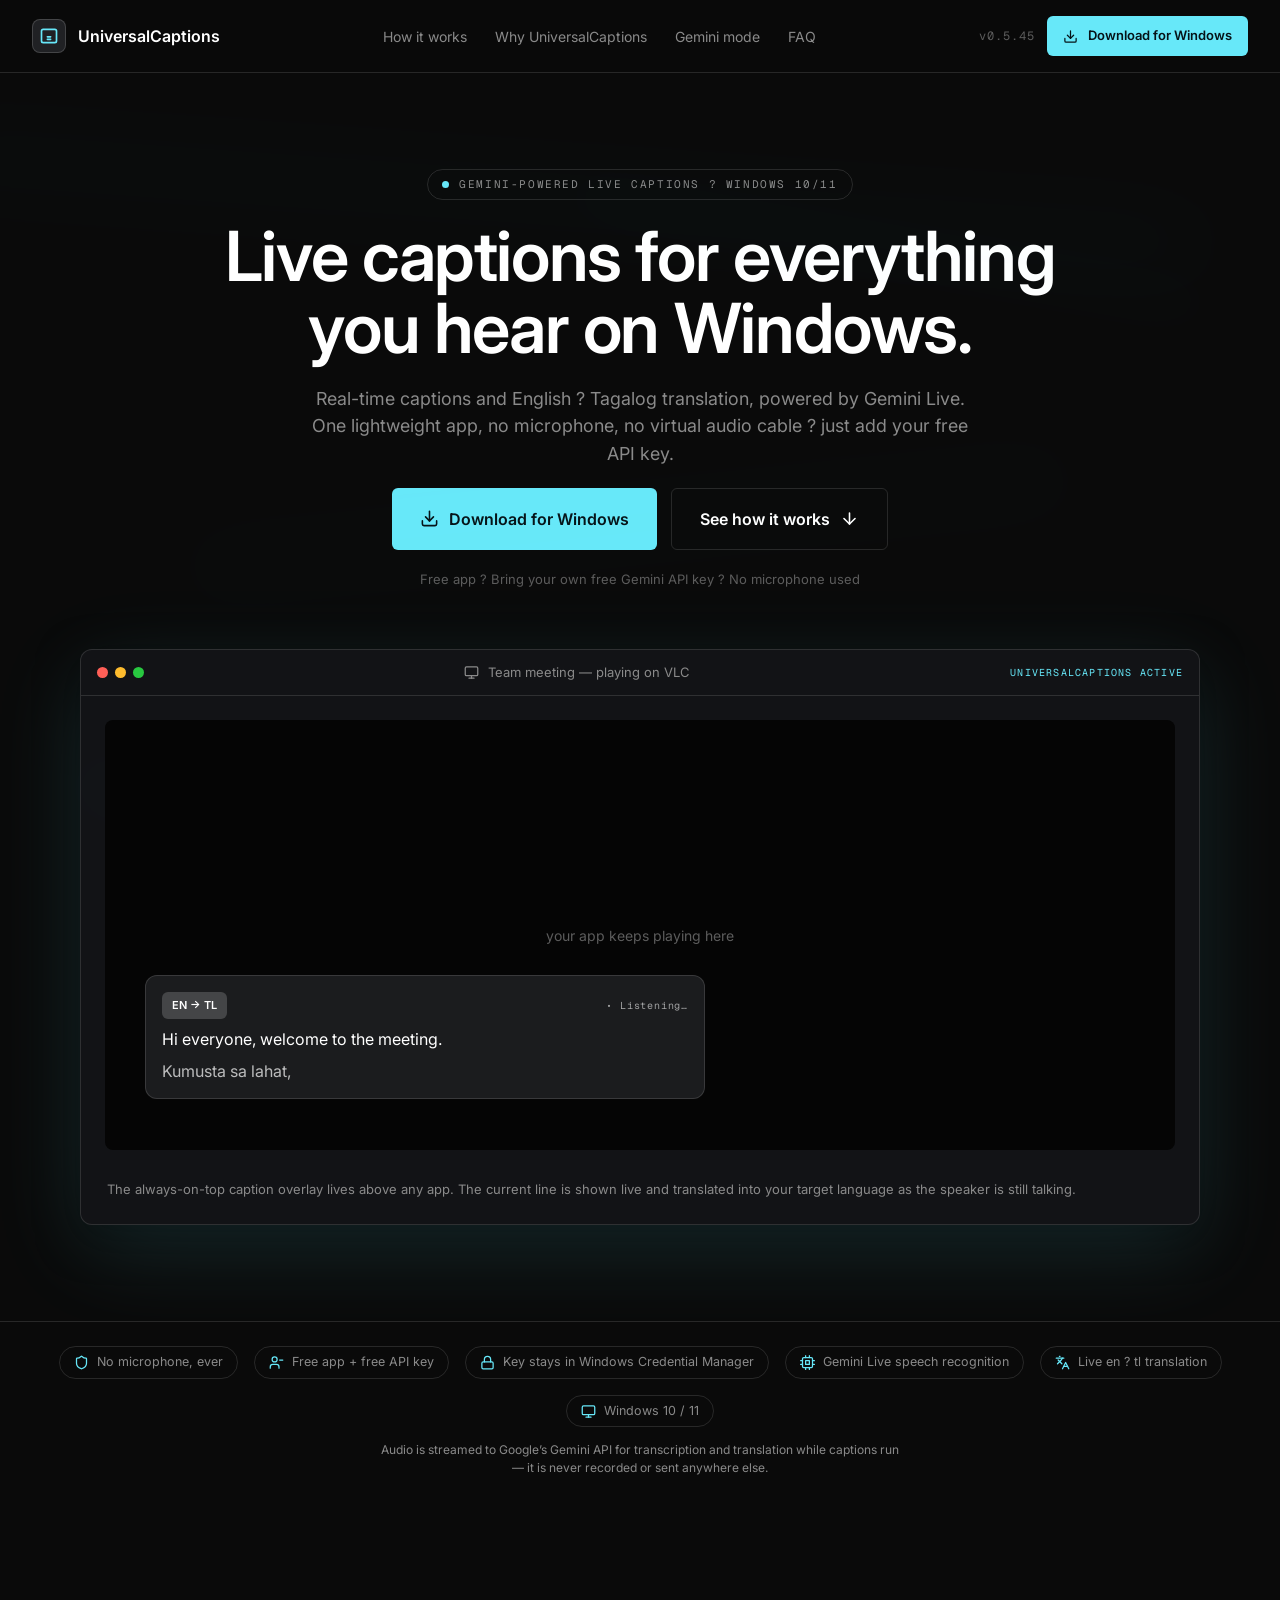
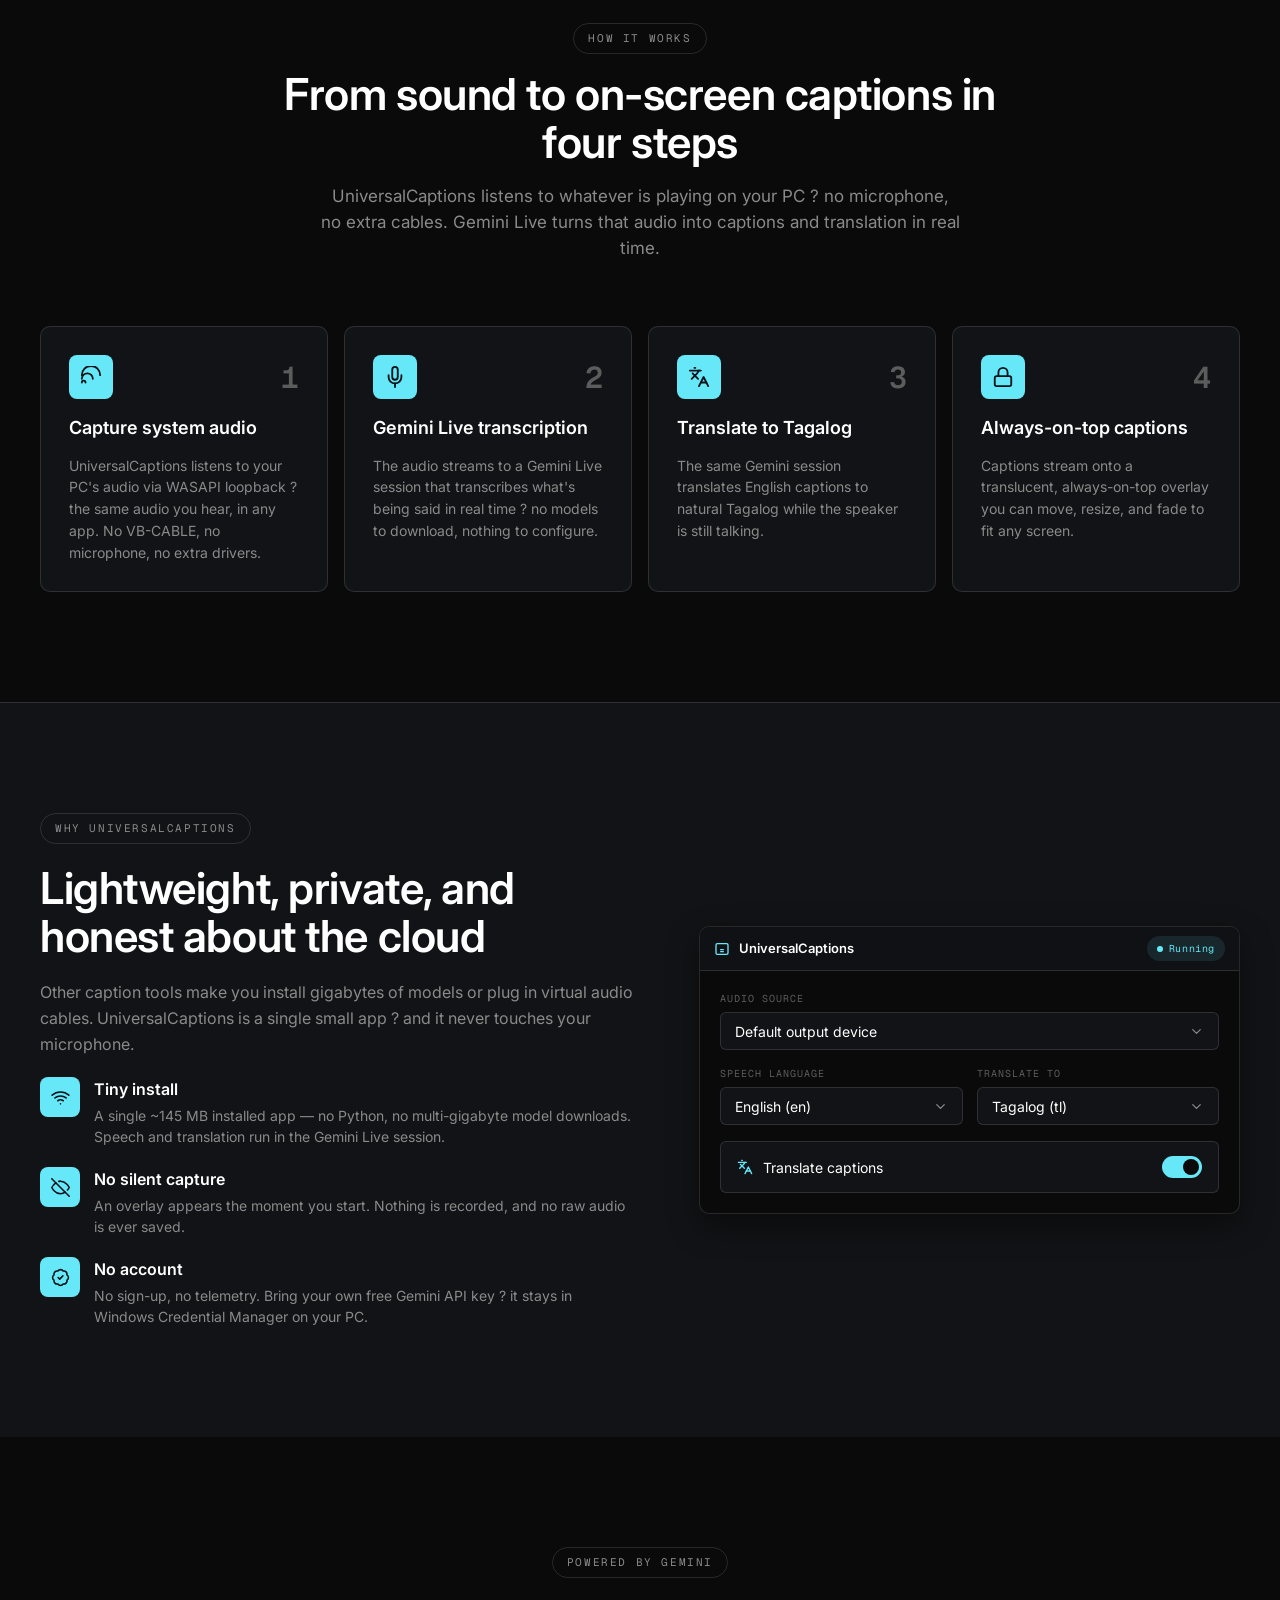
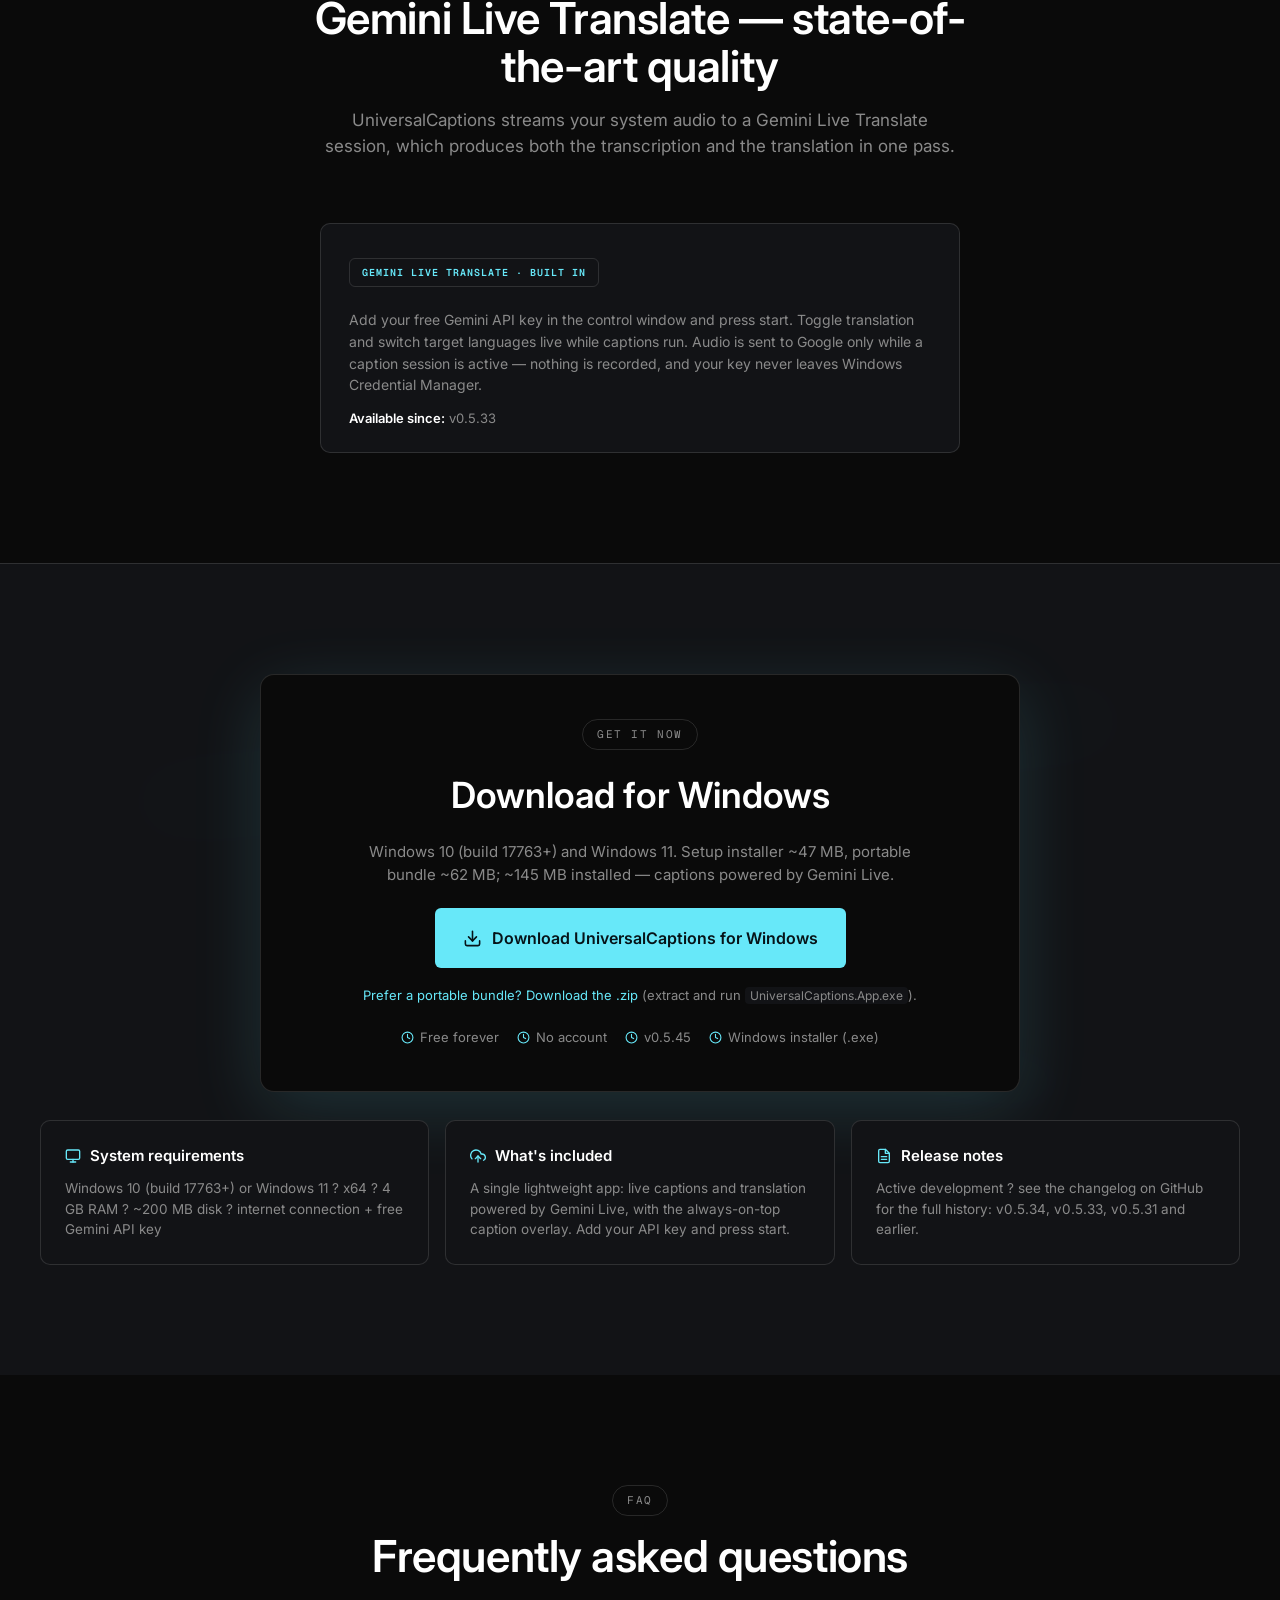
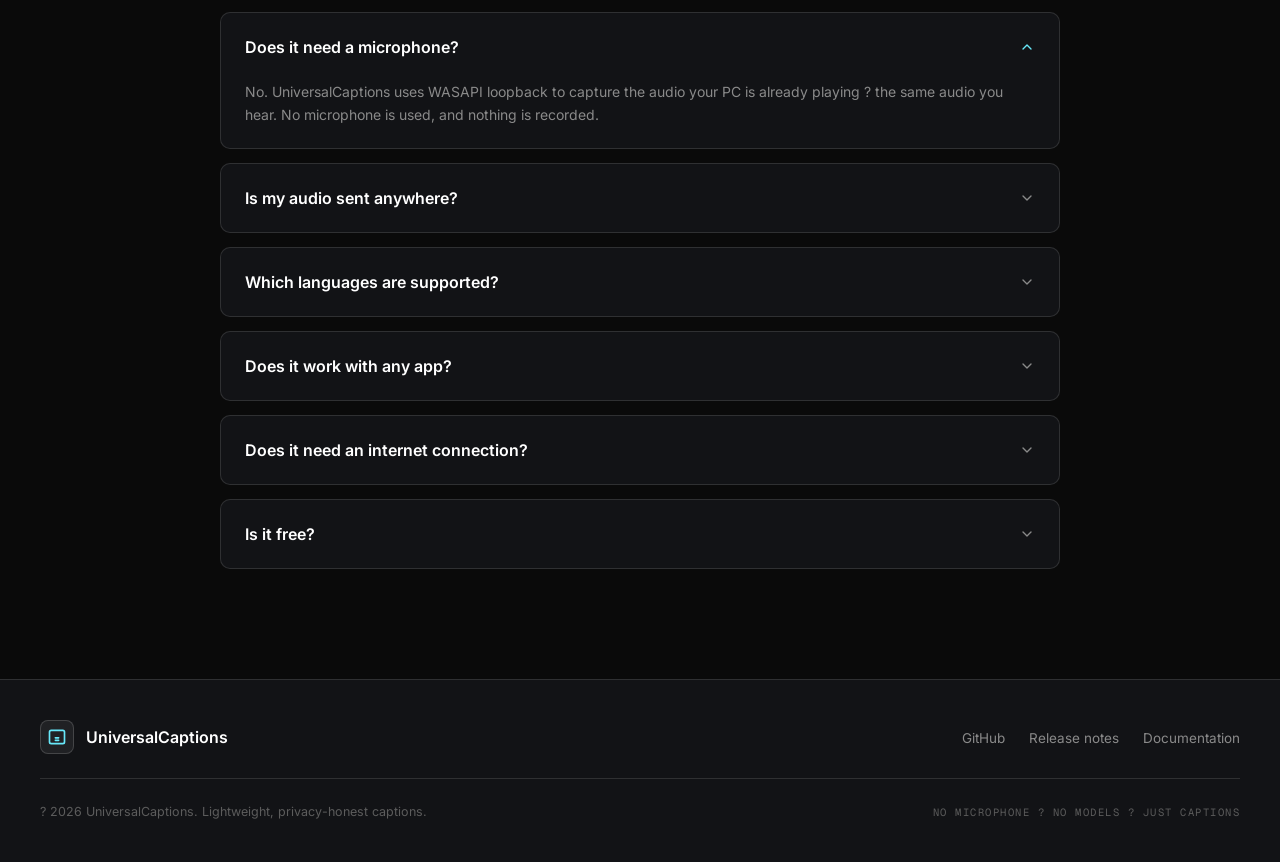
==== commit 3e7b5b51: "Publish v0.5.45 landing and changelog metadata" ====
--- a/landing/index.html
+++ b/landing/index.html
@@ -46,8 +46,8 @@
         </ul>
 
         <div class="nav-actions">
-          <span class="version-tag">v0.5.44</span>
-          <a class="btn btn-primary btn-sm" href="https://github.com/marcgregory/universal-live-captions/releases/download/v0.5.44/UniversalCaptions-Setup-0.5.44.exe" target="_blank" rel="noopener" aria-label="Download for Windows">
+          <span class="version-tag">v0.5.45</span>
+          <a class="btn btn-primary btn-sm" href="https://github.com/marcgregory/universal-live-captions/releases/download/v0.5.45/UniversalCaptions-Setup-0.5.45.exe" target="_blank" rel="noopener" aria-label="Download for Windows">
             <svg viewBox="0 0 24 24" fill="none" stroke="currentColor" stroke-width="2" stroke-linecap="round" stroke-linejoin="round" aria-hidden="true">
               <path d="M21 15v4a2 2 0 0 1-2 2H5a2 2 0 0 1-2-2v-4" />
               <polyline points="7 10 12 15 17 10" />
@@ -82,7 +82,7 @@
             Real-time captions and English ? Tagalog translation, powered by Gemini Live. One lightweight app, no microphone, no virtual audio cable ? just add your free API key.
           </p>
           <div class="hero-ctas">
-            <a class="btn btn-primary btn-lg" href="https://github.com/marcgregory/universal-live-captions/releases/download/v0.5.44/UniversalCaptions-Setup-0.5.44.exe" target="_blank" rel="noopener">
+            <a class="btn btn-primary btn-lg" href="https://github.com/marcgregory/universal-live-captions/releases/download/v0.5.45/UniversalCaptions-Setup-0.5.45.exe" target="_blank" rel="noopener">
               <svg viewBox="0 0 24 24" fill="none" stroke="currentColor" stroke-width="2" stroke-linecap="round" stroke-linejoin="round">
                 <path d="M21 15v4a2 2 0 0 1-2 2H5a2 2 0 0 1-2-2v-4" />
                 <polyline points="7 10 12 15 17 10" />
@@ -309,15 +309,15 @@
             <p class="eyebrow">GET IT NOW</p>
             <h2 class="download-title">Download for Windows</h2>
             <p class="download-sub">Windows 10 (build 17763+) and Windows 11. Setup installer ~47 MB, portable bundle ~62 MB; ~145 MB installed &mdash; captions powered by Gemini Live.</p>
-            <a class="btn btn-primary btn-lg download-cta" href="https://github.com/marcgregory/universal-live-captions/releases/download/v0.5.44/UniversalCaptions-Setup-0.5.44.exe" target="_blank" rel="noopener">
+            <a class="btn btn-primary btn-lg download-cta" href="https://github.com/marcgregory/universal-live-captions/releases/download/v0.5.45/UniversalCaptions-Setup-0.5.45.exe" target="_blank" rel="noopener">
               <svg viewBox="0 0 24 24" fill="none" stroke="currentColor" stroke-width="2" stroke-linecap="round" stroke-linejoin="round"><path d="M21 15v4a2 2 0 0 1-2 2H5a2 2 0 0 1-2-2v-4"/><polyline points="7 10 12 15 17 10"/><line x1="12" y1="15" x2="12" y2="3"/></svg>
               <span>Download UniversalCaptions for Windows</span>
             </a>
-            <p class="download-alt"><a href="https://github.com/marcgregory/universal-live-captions/releases/download/v0.5.44/UniversalCaptions-0.5.44-win-x64-full.zip">Prefer a portable bundle? Download the .zip</a> (extract and run <code>UniversalCaptions.App.exe</code>).</p>
+            <p class="download-alt"><a href="https://github.com/marcgregory/universal-live-captions/releases/download/v0.5.45/UniversalCaptions-0.5.45-win-x64-full.zip">Prefer a portable bundle? Download the .zip</a> (extract and run <code>UniversalCaptions.App.exe</code>).</p>
             <div class="download-meta">
               <span><svg viewBox="0 0 24 24" fill="none" stroke="currentColor" stroke-width="2" stroke-linecap="round" stroke-linejoin="round"><circle cx="12" cy="12" r="10"/><polyline points="12 6 12 12 16 14"/></svg>Free forever</span>
               <span><svg viewBox="0 0 24 24" fill="none" stroke="currentColor" stroke-width="2" stroke-linecap="round" stroke-linejoin="round"><circle cx="12" cy="12" r="10"/><polyline points="12 6 12 12 16 14"/></svg>No account</span>
-              <span><svg viewBox="0 0 24 24" fill="none" stroke="currentColor" stroke-width="2" stroke-linecap="round" stroke-linejoin="round"><circle cx="12" cy="12" r="10"/><polyline points="12 6 12 12 16 14"/></svg>v0.5.44</span>
+              <span><svg viewBox="0 0 24 24" fill="none" stroke="currentColor" stroke-width="2" stroke-linecap="round" stroke-linejoin="round"><circle cx="12" cy="12" r="10"/><polyline points="12 6 12 12 16 14"/></svg>v0.5.45</span>
               <span><svg viewBox="0 0 24 24" fill="none" stroke="currentColor" stroke-width="2" stroke-linecap="round" stroke-linejoin="round"><circle cx="12" cy="12" r="10"/><polyline points="12 6 12 12 16 14"/></svg>Windows installer (.exe)</span>
             </div>
           </div>
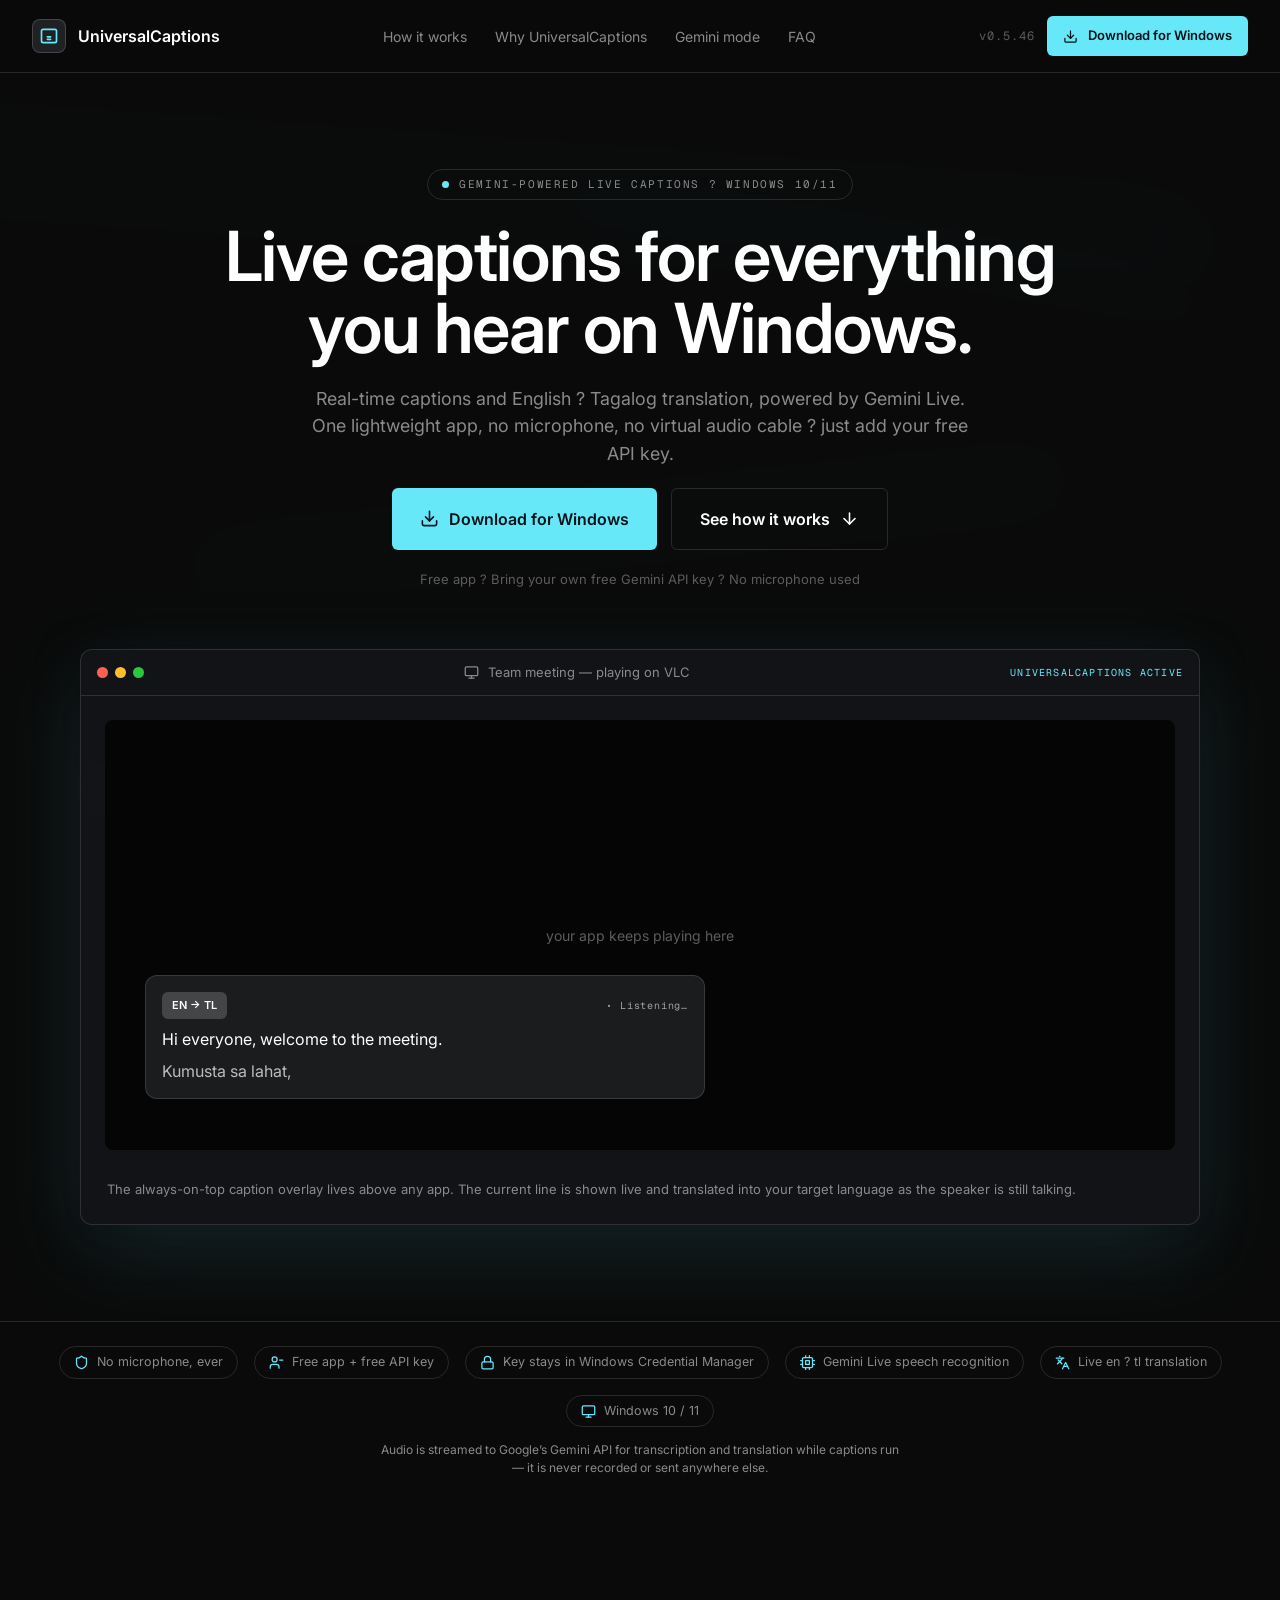
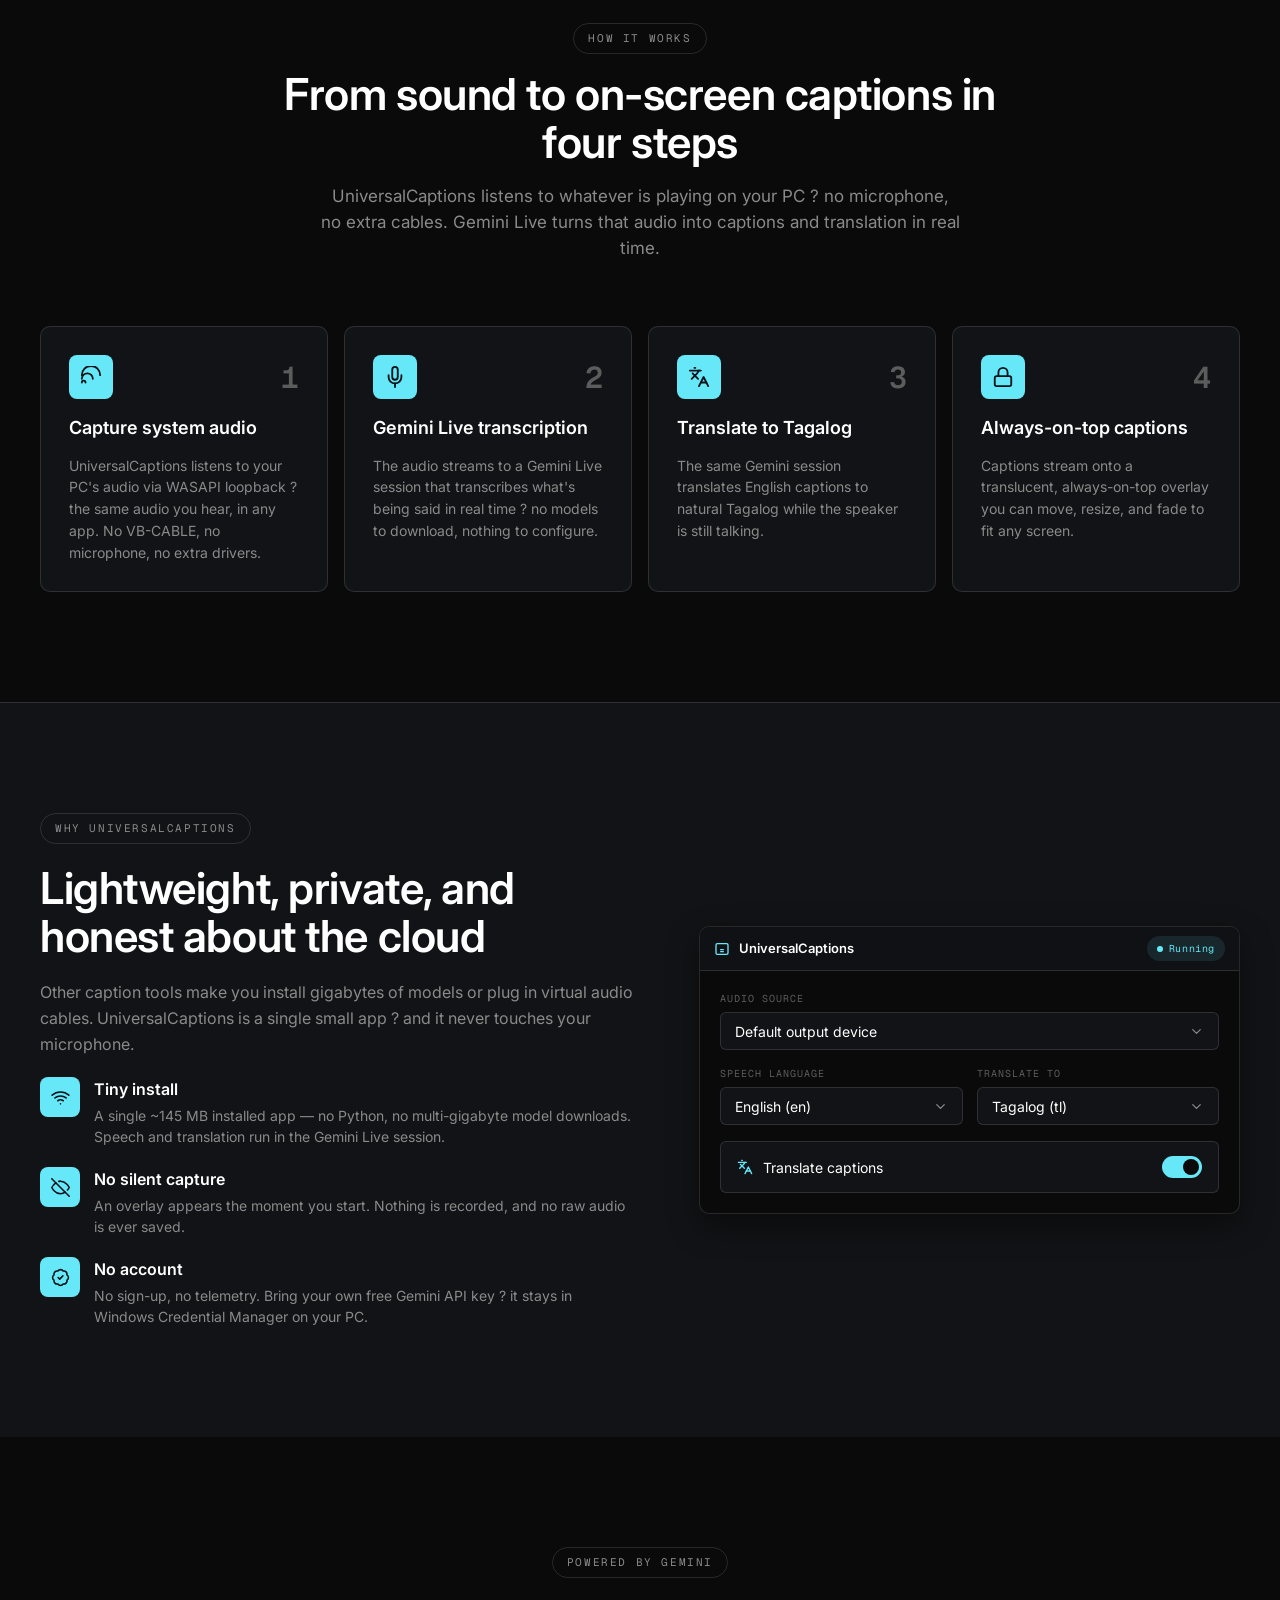
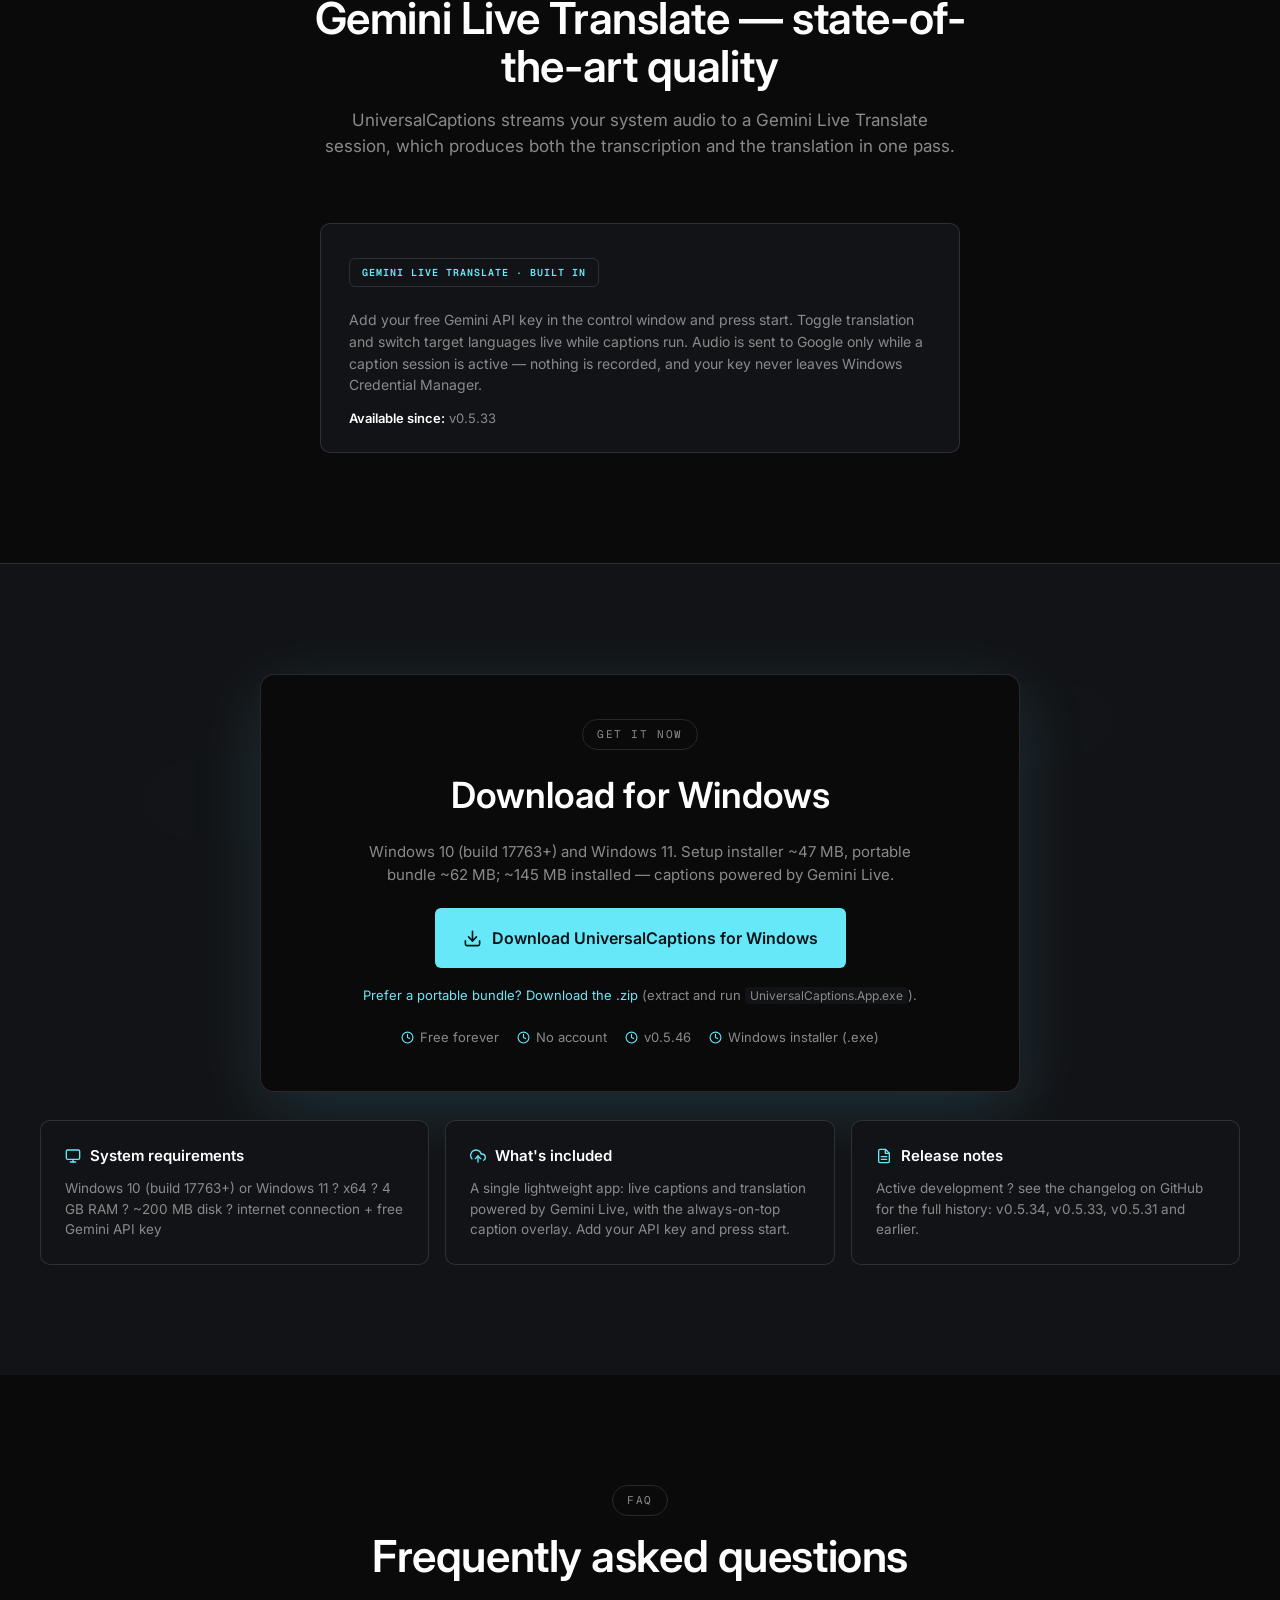
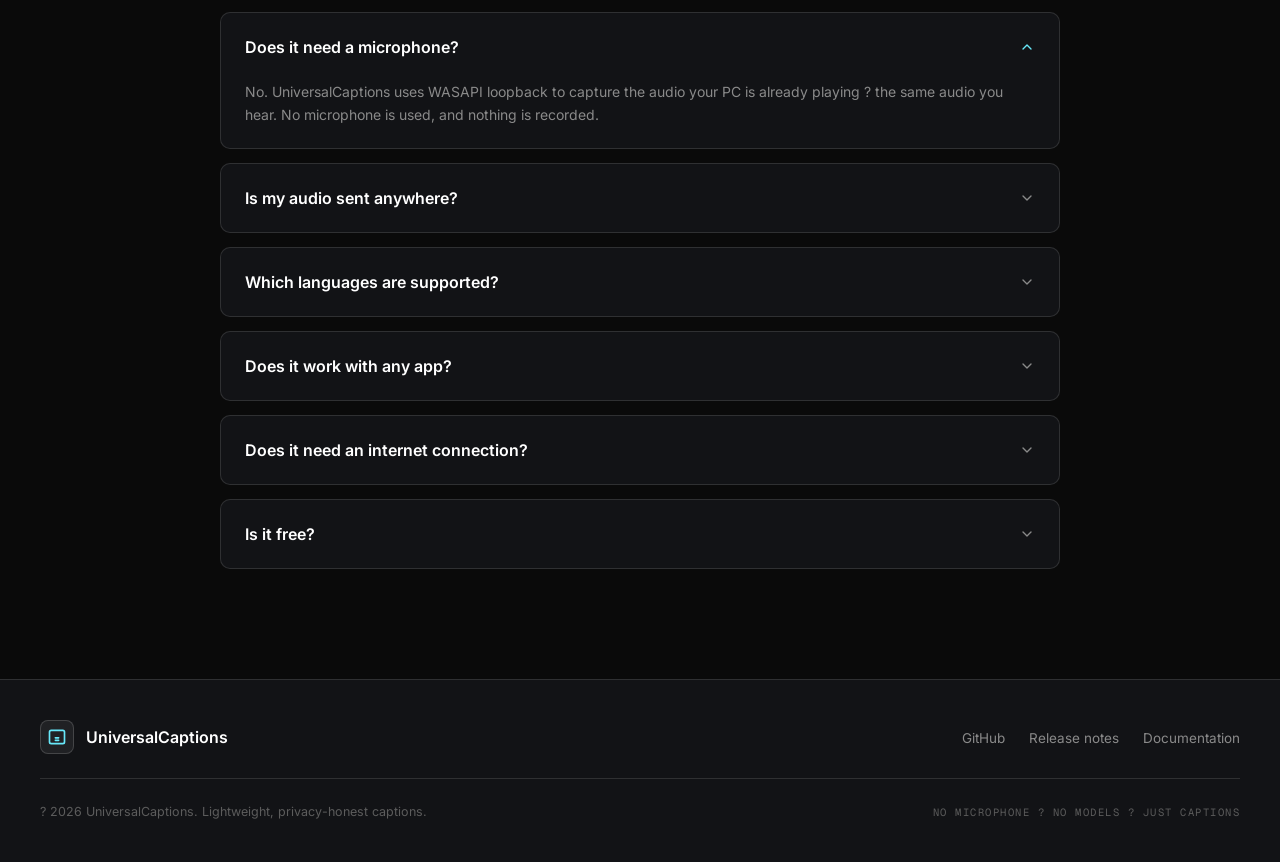
==== commit ca56b855: "Add Auto Hindi same-language caption fallback" ====
--- a/landing/index.html
+++ b/landing/index.html
@@ -46,8 +46,8 @@
         </ul>
 
         <div class="nav-actions">
-          <span class="version-tag">v0.5.45</span>
-          <a class="btn btn-primary btn-sm" href="https://github.com/marcgregory/universal-live-captions/releases/download/v0.5.45/UniversalCaptions-Setup-0.5.45.exe" target="_blank" rel="noopener" aria-label="Download for Windows">
+          <span class="version-tag">v0.5.46</span>
+          <a class="btn btn-primary btn-sm" href="https://github.com/marcgregory/universal-live-captions/releases/download/v0.5.46/UniversalCaptions-Setup-0.5.46.exe" target="_blank" rel="noopener" aria-label="Download for Windows">
             <svg viewBox="0 0 24 24" fill="none" stroke="currentColor" stroke-width="2" stroke-linecap="round" stroke-linejoin="round" aria-hidden="true">
               <path d="M21 15v4a2 2 0 0 1-2 2H5a2 2 0 0 1-2-2v-4" />
               <polyline points="7 10 12 15 17 10" />
@@ -82,7 +82,7 @@
             Real-time captions and English ? Tagalog translation, powered by Gemini Live. One lightweight app, no microphone, no virtual audio cable ? just add your free API key.
           </p>
           <div class="hero-ctas">
-            <a class="btn btn-primary btn-lg" href="https://github.com/marcgregory/universal-live-captions/releases/download/v0.5.45/UniversalCaptions-Setup-0.5.45.exe" target="_blank" rel="noopener">
+            <a class="btn btn-primary btn-lg" href="https://github.com/marcgregory/universal-live-captions/releases/download/v0.5.46/UniversalCaptions-Setup-0.5.46.exe" target="_blank" rel="noopener">
               <svg viewBox="0 0 24 24" fill="none" stroke="currentColor" stroke-width="2" stroke-linecap="round" stroke-linejoin="round">
                 <path d="M21 15v4a2 2 0 0 1-2 2H5a2 2 0 0 1-2-2v-4" />
                 <polyline points="7 10 12 15 17 10" />
@@ -309,15 +309,15 @@
             <p class="eyebrow">GET IT NOW</p>
             <h2 class="download-title">Download for Windows</h2>
             <p class="download-sub">Windows 10 (build 17763+) and Windows 11. Setup installer ~47 MB, portable bundle ~62 MB; ~145 MB installed &mdash; captions powered by Gemini Live.</p>
-            <a class="btn btn-primary btn-lg download-cta" href="https://github.com/marcgregory/universal-live-captions/releases/download/v0.5.45/UniversalCaptions-Setup-0.5.45.exe" target="_blank" rel="noopener">
+            <a class="btn btn-primary btn-lg download-cta" href="https://github.com/marcgregory/universal-live-captions/releases/download/v0.5.46/UniversalCaptions-Setup-0.5.46.exe" target="_blank" rel="noopener">
               <svg viewBox="0 0 24 24" fill="none" stroke="currentColor" stroke-width="2" stroke-linecap="round" stroke-linejoin="round"><path d="M21 15v4a2 2 0 0 1-2 2H5a2 2 0 0 1-2-2v-4"/><polyline points="7 10 12 15 17 10"/><line x1="12" y1="15" x2="12" y2="3"/></svg>
               <span>Download UniversalCaptions for Windows</span>
             </a>
-            <p class="download-alt"><a href="https://github.com/marcgregory/universal-live-captions/releases/download/v0.5.45/UniversalCaptions-0.5.45-win-x64-full.zip">Prefer a portable bundle? Download the .zip</a> (extract and run <code>UniversalCaptions.App.exe</code>).</p>
+            <p class="download-alt"><a href="https://github.com/marcgregory/universal-live-captions/releases/download/v0.5.46/UniversalCaptions-0.5.46-win-x64-full.zip">Prefer a portable bundle? Download the .zip</a> (extract and run <code>UniversalCaptions.App.exe</code>).</p>
             <div class="download-meta">
               <span><svg viewBox="0 0 24 24" fill="none" stroke="currentColor" stroke-width="2" stroke-linecap="round" stroke-linejoin="round"><circle cx="12" cy="12" r="10"/><polyline points="12 6 12 12 16 14"/></svg>Free forever</span>
               <span><svg viewBox="0 0 24 24" fill="none" stroke="currentColor" stroke-width="2" stroke-linecap="round" stroke-linejoin="round"><circle cx="12" cy="12" r="10"/><polyline points="12 6 12 12 16 14"/></svg>No account</span>
-              <span><svg viewBox="0 0 24 24" fill="none" stroke="currentColor" stroke-width="2" stroke-linecap="round" stroke-linejoin="round"><circle cx="12" cy="12" r="10"/><polyline points="12 6 12 12 16 14"/></svg>v0.5.45</span>
+              <span><svg viewBox="0 0 24 24" fill="none" stroke="currentColor" stroke-width="2" stroke-linecap="round" stroke-linejoin="round"><circle cx="12" cy="12" r="10"/><polyline points="12 6 12 12 16 14"/></svg>v0.5.46</span>
               <span><svg viewBox="0 0 24 24" fill="none" stroke="currentColor" stroke-width="2" stroke-linecap="round" stroke-linejoin="round"><circle cx="12" cy="12" r="10"/><polyline points="12 6 12 12 16 14"/></svg>Windows installer (.exe)</span>
             </div>
           </div>
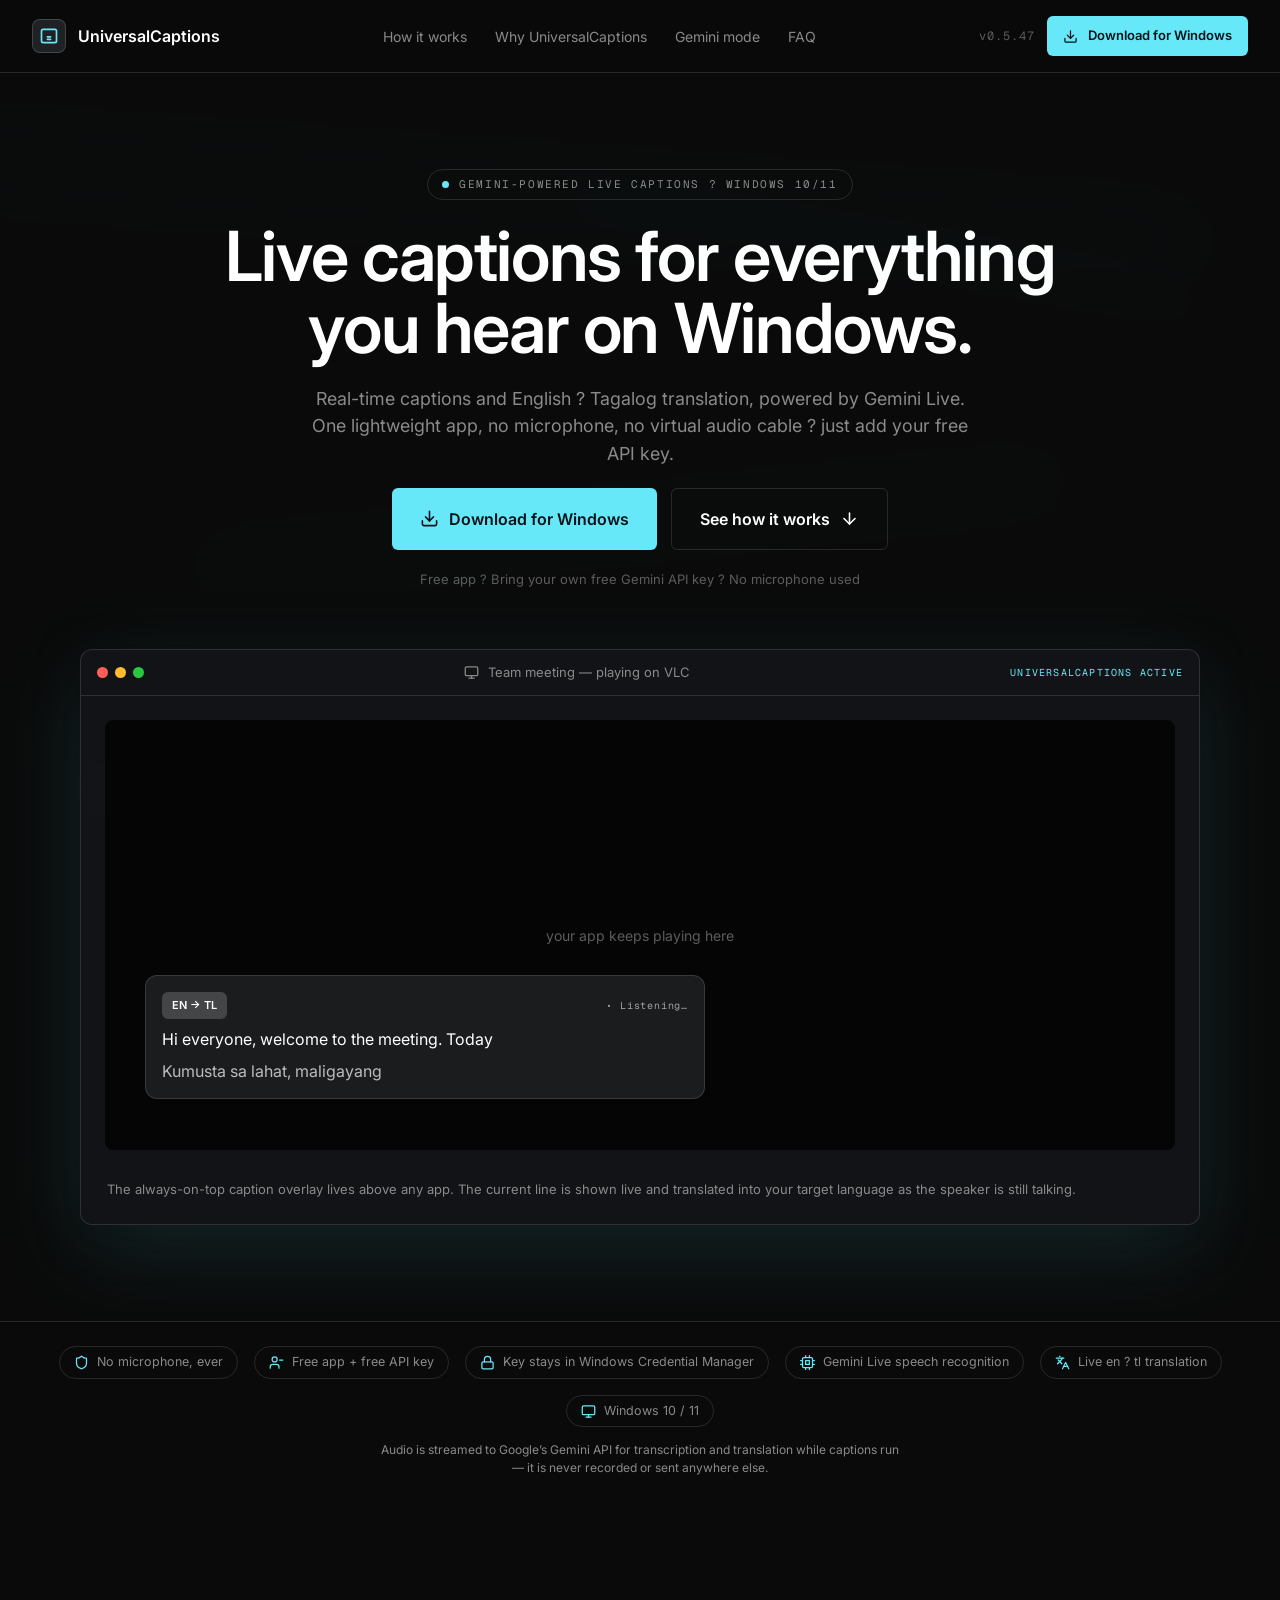
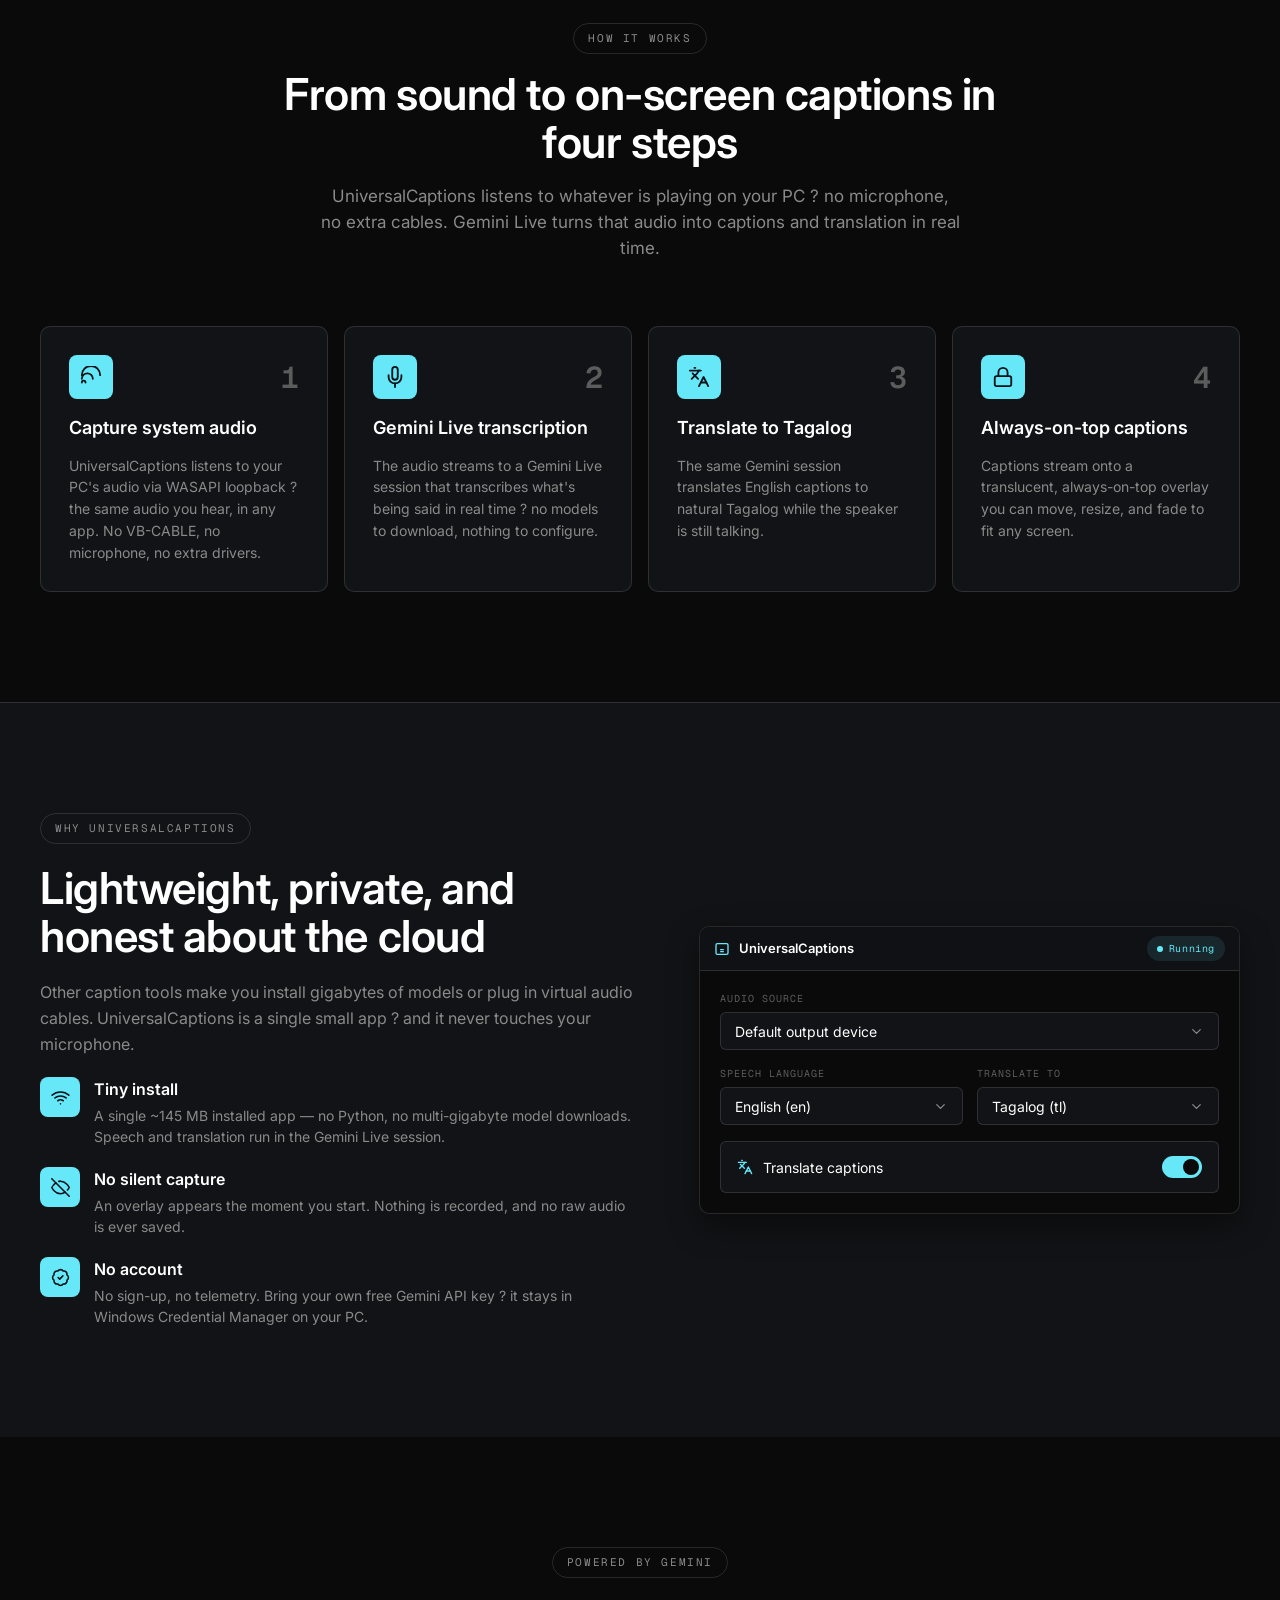
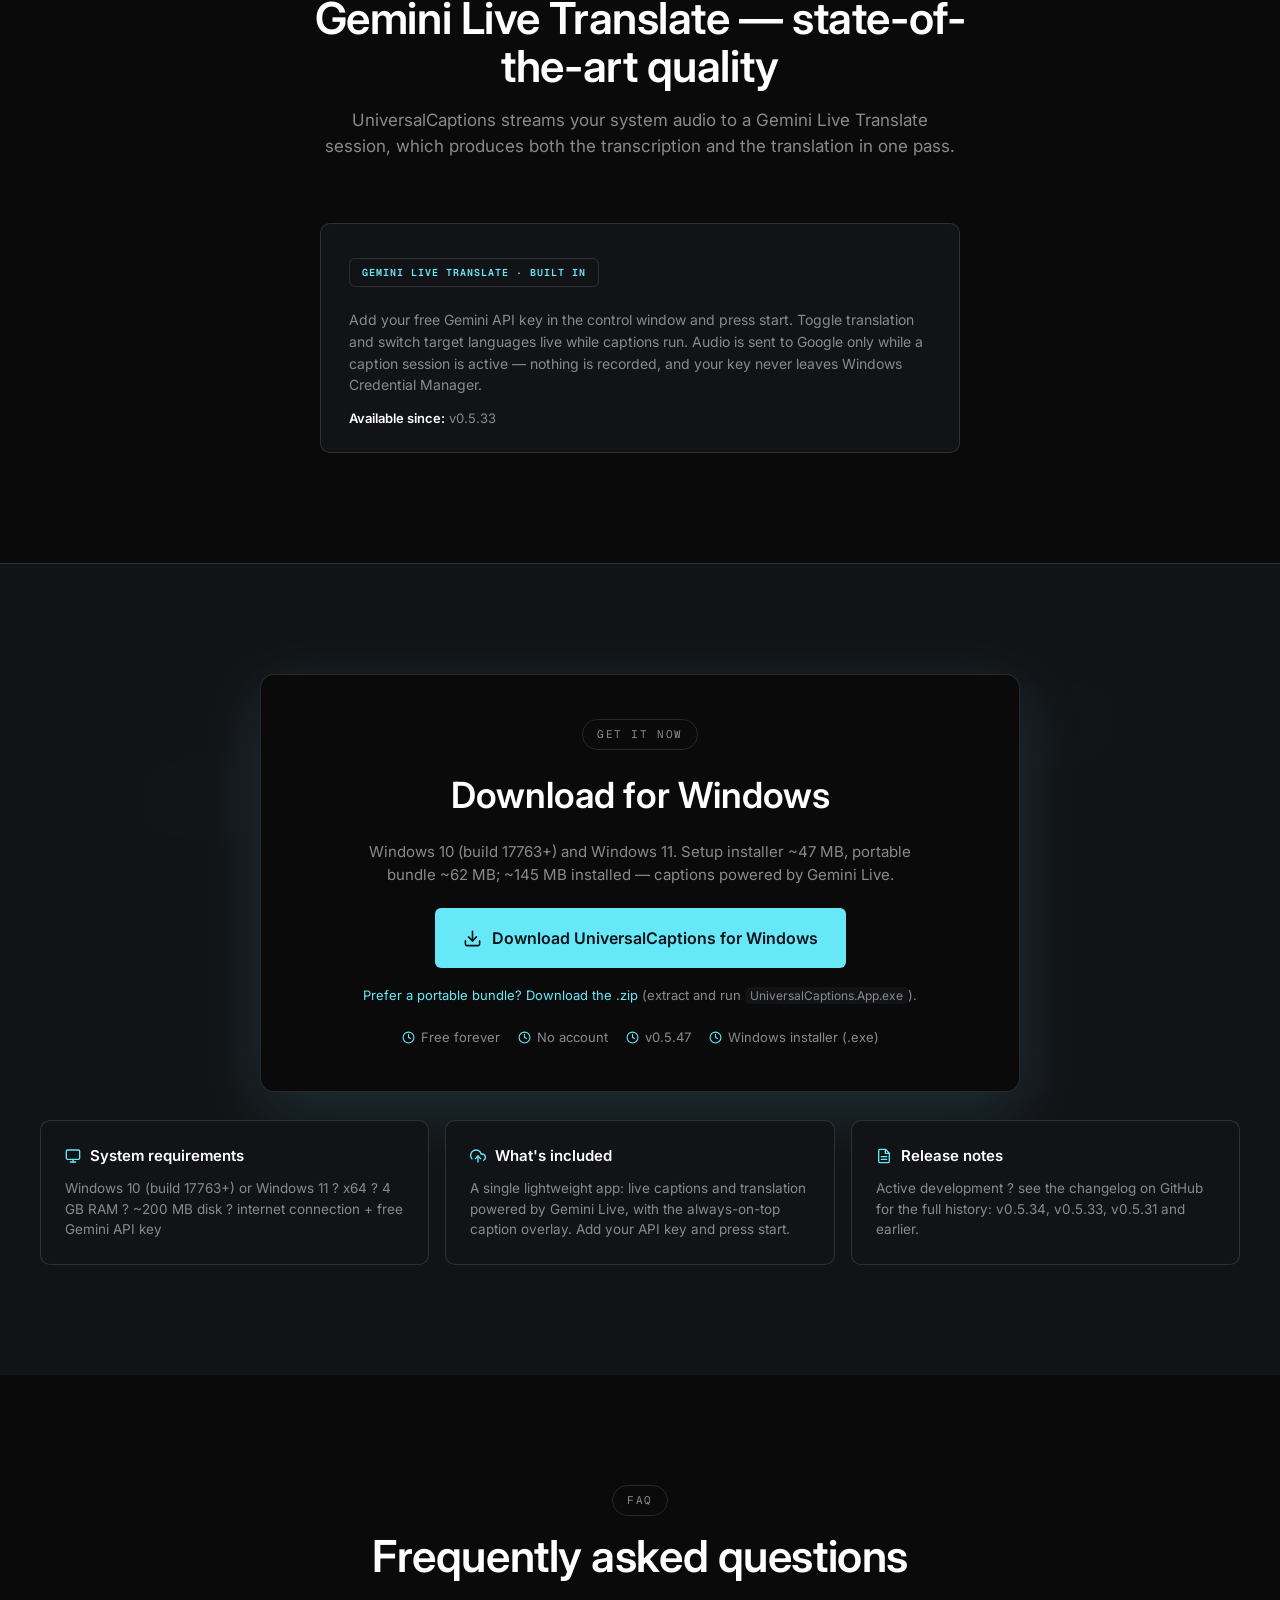
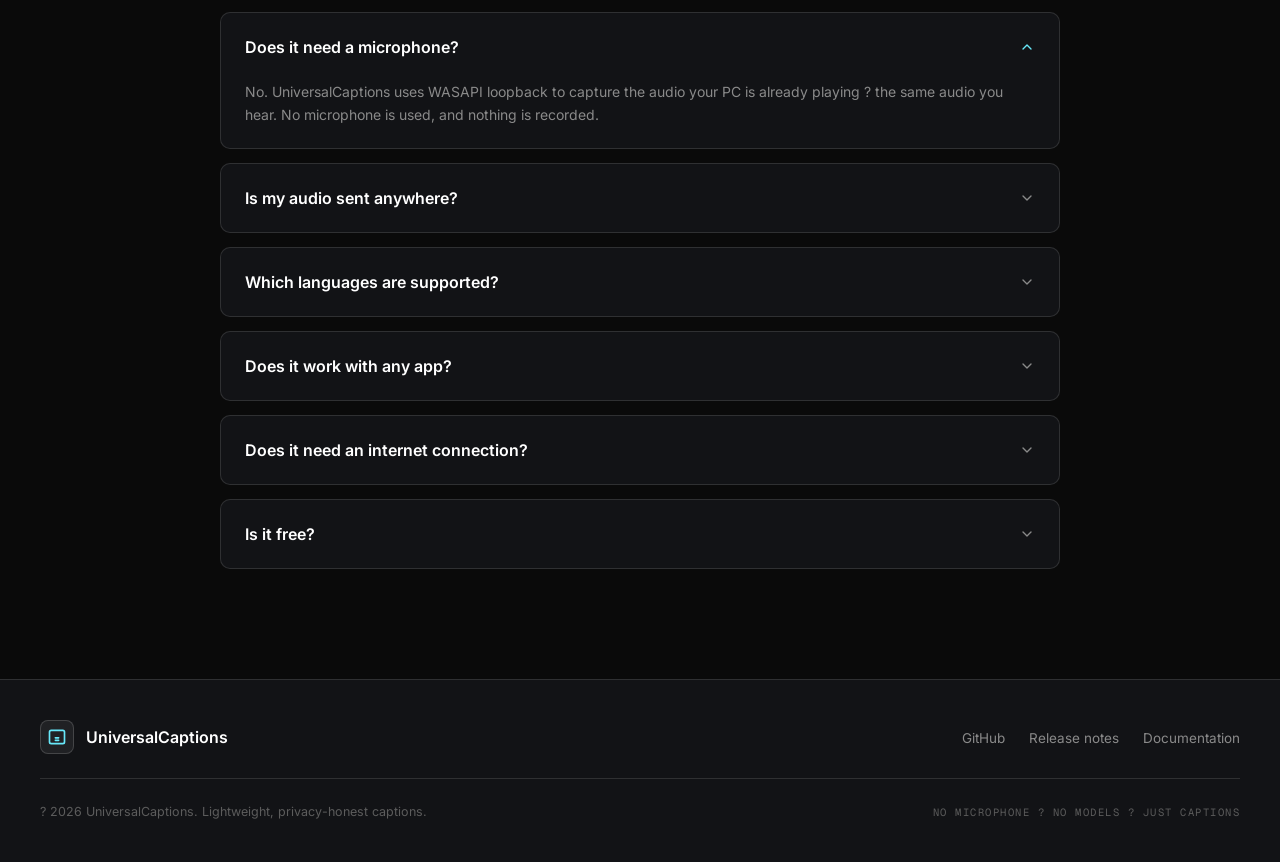
==== commit b8cf99af: "Harden Hindi same-language fallback" ====
--- a/landing/index.html
+++ b/landing/index.html
@@ -46,8 +46,8 @@
         </ul>
 
         <div class="nav-actions">
-          <span class="version-tag">v0.5.46</span>
-          <a class="btn btn-primary btn-sm" href="https://github.com/marcgregory/universal-live-captions/releases/download/v0.5.46/UniversalCaptions-Setup-0.5.46.exe" target="_blank" rel="noopener" aria-label="Download for Windows">
+          <span class="version-tag">v0.5.47</span>
+          <a class="btn btn-primary btn-sm" href="https://github.com/marcgregory/universal-live-captions/releases/download/v0.5.47/UniversalCaptions-Setup-0.5.47.exe" target="_blank" rel="noopener" aria-label="Download for Windows">
             <svg viewBox="0 0 24 24" fill="none" stroke="currentColor" stroke-width="2" stroke-linecap="round" stroke-linejoin="round" aria-hidden="true">
               <path d="M21 15v4a2 2 0 0 1-2 2H5a2 2 0 0 1-2-2v-4" />
               <polyline points="7 10 12 15 17 10" />
@@ -82,7 +82,7 @@
             Real-time captions and English ? Tagalog translation, powered by Gemini Live. One lightweight app, no microphone, no virtual audio cable ? just add your free API key.
           </p>
           <div class="hero-ctas">
-            <a class="btn btn-primary btn-lg" href="https://github.com/marcgregory/universal-live-captions/releases/download/v0.5.46/UniversalCaptions-Setup-0.5.46.exe" target="_blank" rel="noopener">
+            <a class="btn btn-primary btn-lg" href="https://github.com/marcgregory/universal-live-captions/releases/download/v0.5.47/UniversalCaptions-Setup-0.5.47.exe" target="_blank" rel="noopener">
               <svg viewBox="0 0 24 24" fill="none" stroke="currentColor" stroke-width="2" stroke-linecap="round" stroke-linejoin="round">
                 <path d="M21 15v4a2 2 0 0 1-2 2H5a2 2 0 0 1-2-2v-4" />
                 <polyline points="7 10 12 15 17 10" />
@@ -309,15 +309,15 @@
             <p class="eyebrow">GET IT NOW</p>
             <h2 class="download-title">Download for Windows</h2>
             <p class="download-sub">Windows 10 (build 17763+) and Windows 11. Setup installer ~47 MB, portable bundle ~62 MB; ~145 MB installed &mdash; captions powered by Gemini Live.</p>
-            <a class="btn btn-primary btn-lg download-cta" href="https://github.com/marcgregory/universal-live-captions/releases/download/v0.5.46/UniversalCaptions-Setup-0.5.46.exe" target="_blank" rel="noopener">
+            <a class="btn btn-primary btn-lg download-cta" href="https://github.com/marcgregory/universal-live-captions/releases/download/v0.5.47/UniversalCaptions-Setup-0.5.47.exe" target="_blank" rel="noopener">
               <svg viewBox="0 0 24 24" fill="none" stroke="currentColor" stroke-width="2" stroke-linecap="round" stroke-linejoin="round"><path d="M21 15v4a2 2 0 0 1-2 2H5a2 2 0 0 1-2-2v-4"/><polyline points="7 10 12 15 17 10"/><line x1="12" y1="15" x2="12" y2="3"/></svg>
               <span>Download UniversalCaptions for Windows</span>
             </a>
-            <p class="download-alt"><a href="https://github.com/marcgregory/universal-live-captions/releases/download/v0.5.46/UniversalCaptions-0.5.46-win-x64-full.zip">Prefer a portable bundle? Download the .zip</a> (extract and run <code>UniversalCaptions.App.exe</code>).</p>
+            <p class="download-alt"><a href="https://github.com/marcgregory/universal-live-captions/releases/download/v0.5.47/UniversalCaptions-0.5.47-win-x64-full.zip">Prefer a portable bundle? Download the .zip</a> (extract and run <code>UniversalCaptions.App.exe</code>).</p>
             <div class="download-meta">
               <span><svg viewBox="0 0 24 24" fill="none" stroke="currentColor" stroke-width="2" stroke-linecap="round" stroke-linejoin="round"><circle cx="12" cy="12" r="10"/><polyline points="12 6 12 12 16 14"/></svg>Free forever</span>
               <span><svg viewBox="0 0 24 24" fill="none" stroke="currentColor" stroke-width="2" stroke-linecap="round" stroke-linejoin="round"><circle cx="12" cy="12" r="10"/><polyline points="12 6 12 12 16 14"/></svg>No account</span>
-              <span><svg viewBox="0 0 24 24" fill="none" stroke="currentColor" stroke-width="2" stroke-linecap="round" stroke-linejoin="round"><circle cx="12" cy="12" r="10"/><polyline points="12 6 12 12 16 14"/></svg>v0.5.46</span>
+              <span><svg viewBox="0 0 24 24" fill="none" stroke="currentColor" stroke-width="2" stroke-linecap="round" stroke-linejoin="round"><circle cx="12" cy="12" r="10"/><polyline points="12 6 12 12 16 14"/></svg>v0.5.47</span>
               <span><svg viewBox="0 0 24 24" fill="none" stroke="currentColor" stroke-width="2" stroke-linecap="round" stroke-linejoin="round"><circle cx="12" cy="12" r="10"/><polyline points="12 6 12 12 16 14"/></svg>Windows installer (.exe)</span>
             </div>
           </div>
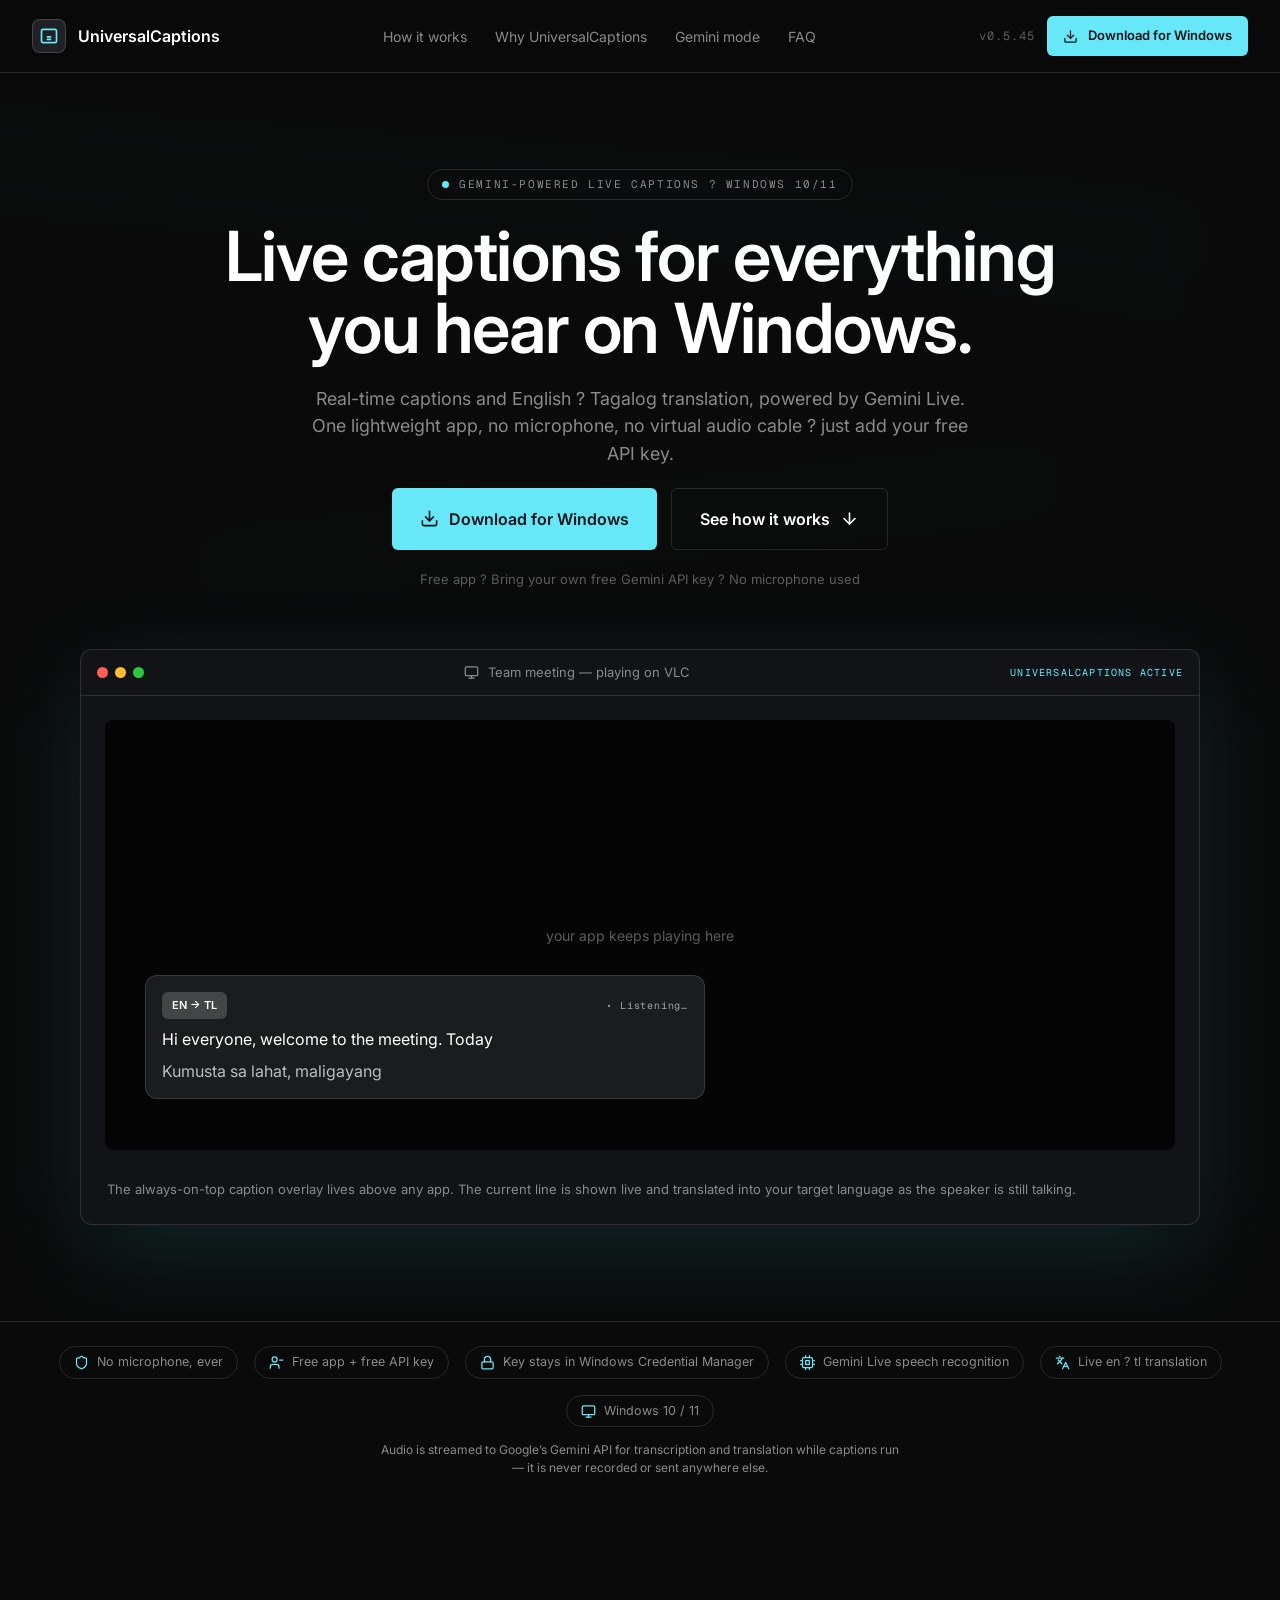
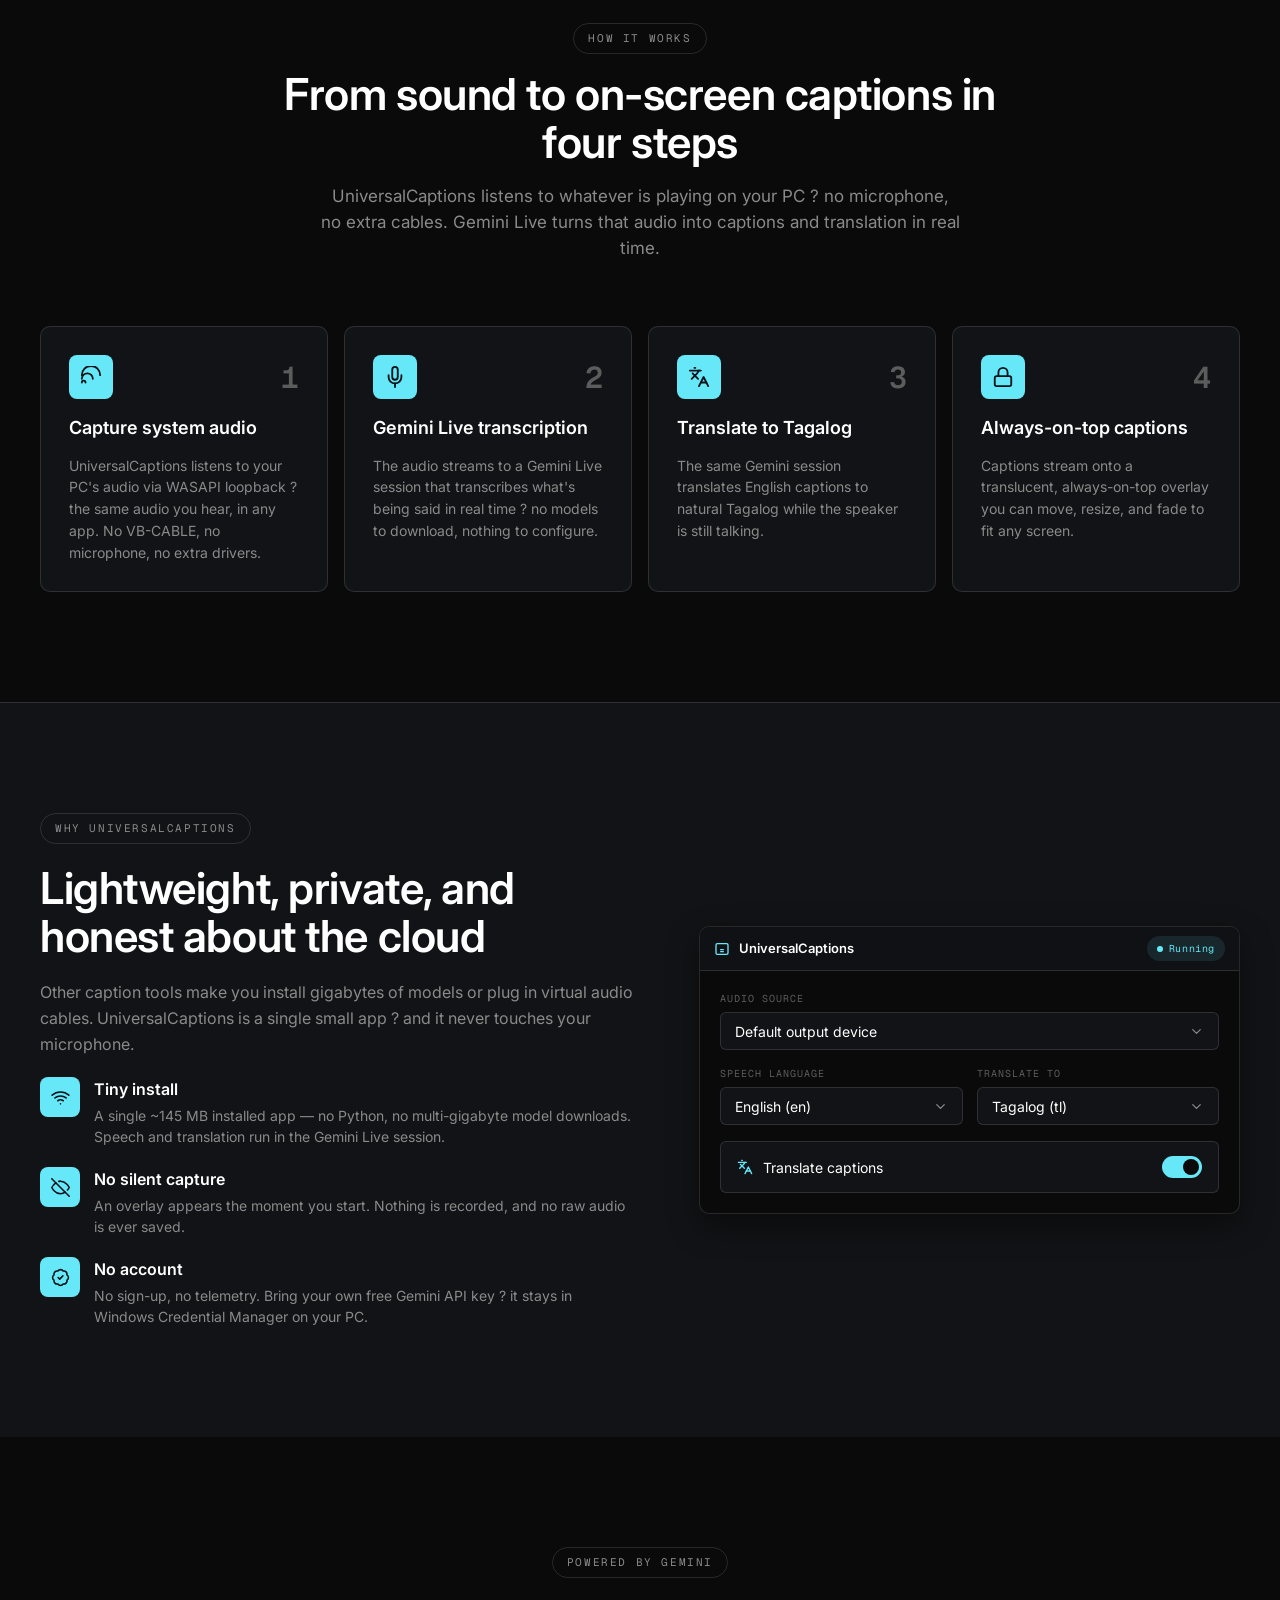
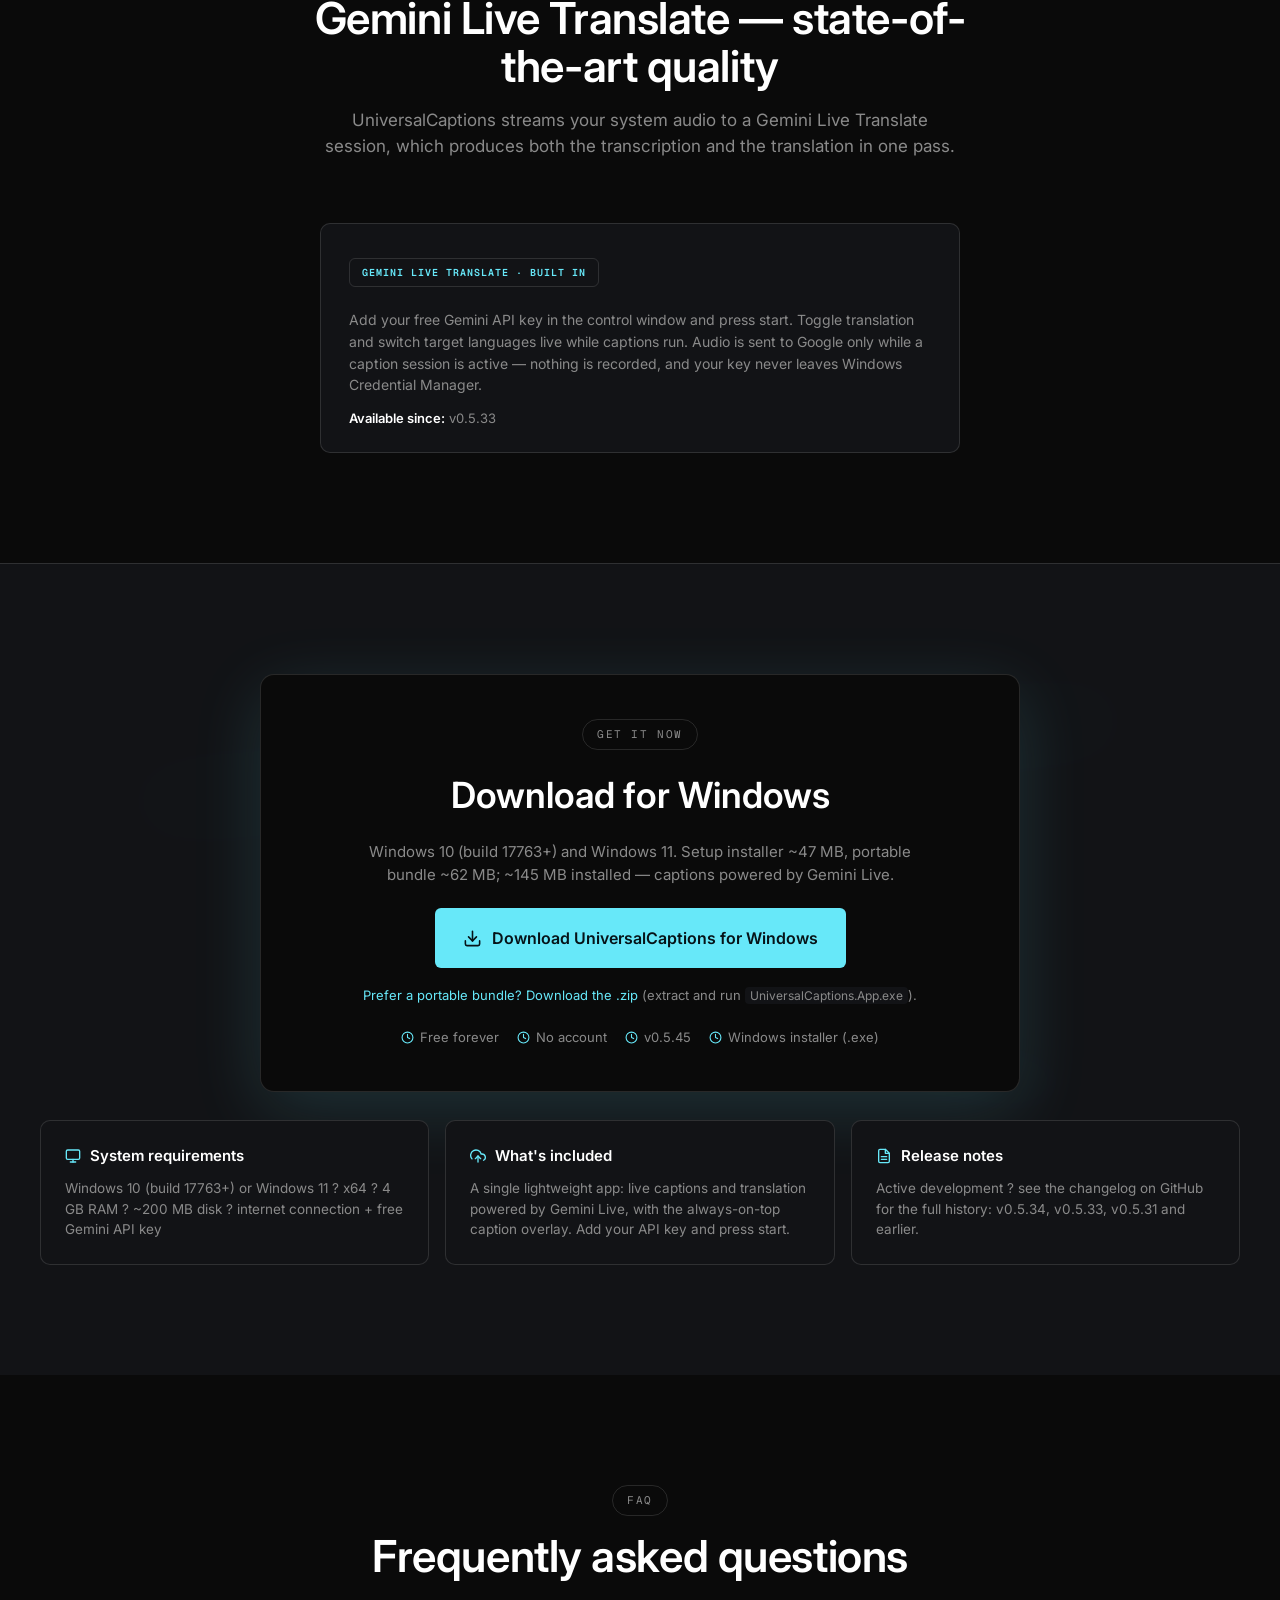
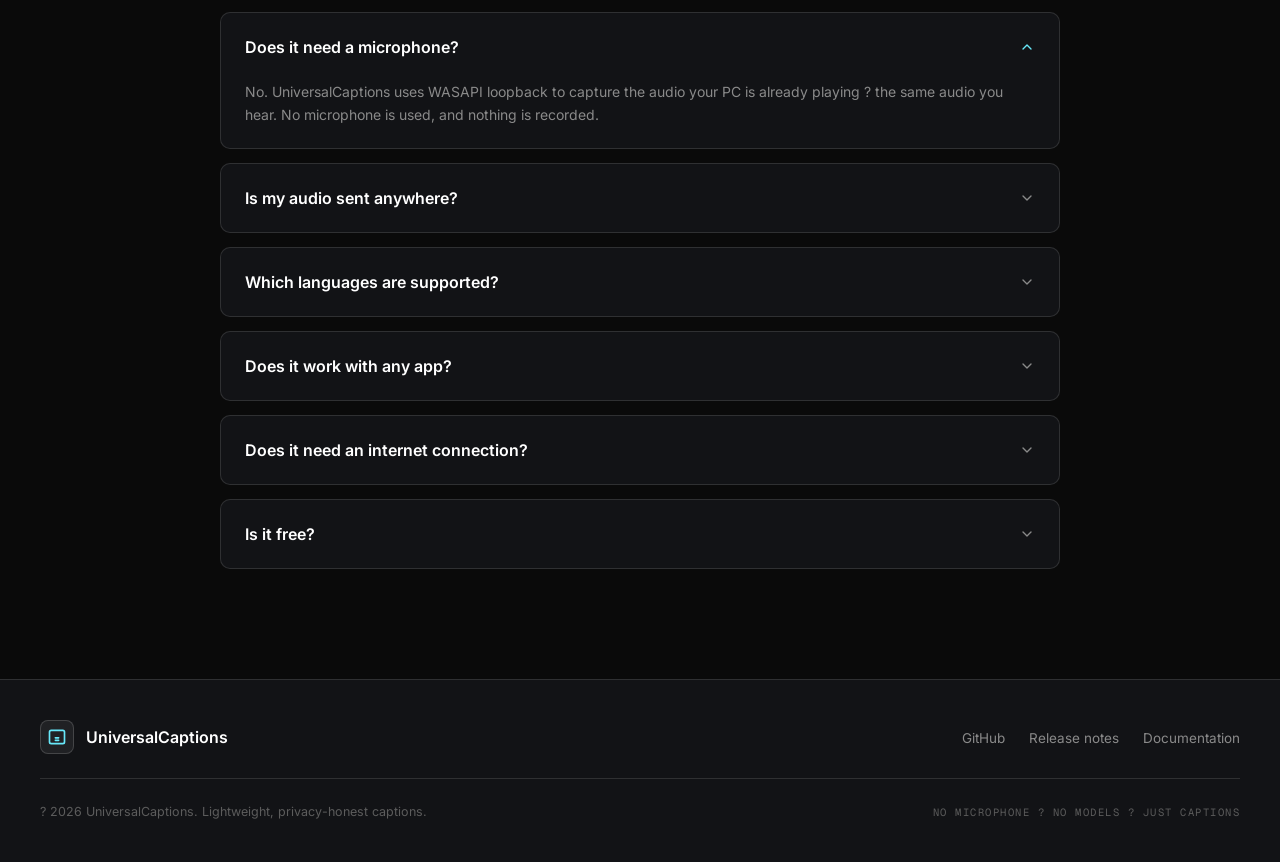
==== commit 8dc00745: "Revert "Add Auto Hindi same-language caption fallback" This reverts commit ca56b85581fd79e0a93a29c4d" ====
--- a/landing/index.html
+++ b/landing/index.html
@@ -46,8 +46,8 @@
         </ul>
 
         <div class="nav-actions">
-          <span class="version-tag">v0.5.47</span>
-          <a class="btn btn-primary btn-sm" href="https://github.com/marcgregory/universal-live-captions/releases/download/v0.5.47/UniversalCaptions-Setup-0.5.47.exe" target="_blank" rel="noopener" aria-label="Download for Windows">
+          <span class="version-tag">v0.5.45</span>
+          <a class="btn btn-primary btn-sm" href="https://github.com/marcgregory/universal-live-captions/releases/download/v0.5.45/UniversalCaptions-Setup-0.5.45.exe" target="_blank" rel="noopener" aria-label="Download for Windows">
             <svg viewBox="0 0 24 24" fill="none" stroke="currentColor" stroke-width="2" stroke-linecap="round" stroke-linejoin="round" aria-hidden="true">
               <path d="M21 15v4a2 2 0 0 1-2 2H5a2 2 0 0 1-2-2v-4" />
               <polyline points="7 10 12 15 17 10" />
@@ -82,7 +82,7 @@
             Real-time captions and English ? Tagalog translation, powered by Gemini Live. One lightweight app, no microphone, no virtual audio cable ? just add your free API key.
           </p>
           <div class="hero-ctas">
-            <a class="btn btn-primary btn-lg" href="https://github.com/marcgregory/universal-live-captions/releases/download/v0.5.47/UniversalCaptions-Setup-0.5.47.exe" target="_blank" rel="noopener">
+            <a class="btn btn-primary btn-lg" href="https://github.com/marcgregory/universal-live-captions/releases/download/v0.5.45/UniversalCaptions-Setup-0.5.45.exe" target="_blank" rel="noopener">
               <svg viewBox="0 0 24 24" fill="none" stroke="currentColor" stroke-width="2" stroke-linecap="round" stroke-linejoin="round">
                 <path d="M21 15v4a2 2 0 0 1-2 2H5a2 2 0 0 1-2-2v-4" />
                 <polyline points="7 10 12 15 17 10" />
@@ -309,15 +309,15 @@
             <p class="eyebrow">GET IT NOW</p>
             <h2 class="download-title">Download for Windows</h2>
             <p class="download-sub">Windows 10 (build 17763+) and Windows 11. Setup installer ~47 MB, portable bundle ~62 MB; ~145 MB installed &mdash; captions powered by Gemini Live.</p>
-            <a class="btn btn-primary btn-lg download-cta" href="https://github.com/marcgregory/universal-live-captions/releases/download/v0.5.47/UniversalCaptions-Setup-0.5.47.exe" target="_blank" rel="noopener">
+            <a class="btn btn-primary btn-lg download-cta" href="https://github.com/marcgregory/universal-live-captions/releases/download/v0.5.45/UniversalCaptions-Setup-0.5.45.exe" target="_blank" rel="noopener">
               <svg viewBox="0 0 24 24" fill="none" stroke="currentColor" stroke-width="2" stroke-linecap="round" stroke-linejoin="round"><path d="M21 15v4a2 2 0 0 1-2 2H5a2 2 0 0 1-2-2v-4"/><polyline points="7 10 12 15 17 10"/><line x1="12" y1="15" x2="12" y2="3"/></svg>
               <span>Download UniversalCaptions for Windows</span>
             </a>
-            <p class="download-alt"><a href="https://github.com/marcgregory/universal-live-captions/releases/download/v0.5.47/UniversalCaptions-0.5.47-win-x64-full.zip">Prefer a portable bundle? Download the .zip</a> (extract and run <code>UniversalCaptions.App.exe</code>).</p>
+            <p class="download-alt"><a href="https://github.com/marcgregory/universal-live-captions/releases/download/v0.5.45/UniversalCaptions-0.5.45-win-x64-full.zip">Prefer a portable bundle? Download the .zip</a> (extract and run <code>UniversalCaptions.App.exe</code>).</p>
             <div class="download-meta">
               <span><svg viewBox="0 0 24 24" fill="none" stroke="currentColor" stroke-width="2" stroke-linecap="round" stroke-linejoin="round"><circle cx="12" cy="12" r="10"/><polyline points="12 6 12 12 16 14"/></svg>Free forever</span>
               <span><svg viewBox="0 0 24 24" fill="none" stroke="currentColor" stroke-width="2" stroke-linecap="round" stroke-linejoin="round"><circle cx="12" cy="12" r="10"/><polyline points="12 6 12 12 16 14"/></svg>No account</span>
-              <span><svg viewBox="0 0 24 24" fill="none" stroke="currentColor" stroke-width="2" stroke-linecap="round" stroke-linejoin="round"><circle cx="12" cy="12" r="10"/><polyline points="12 6 12 12 16 14"/></svg>v0.5.47</span>
+              <span><svg viewBox="0 0 24 24" fill="none" stroke="currentColor" stroke-width="2" stroke-linecap="round" stroke-linejoin="round"><circle cx="12" cy="12" r="10"/><polyline points="12 6 12 12 16 14"/></svg>v0.5.45</span>
               <span><svg viewBox="0 0 24 24" fill="none" stroke="currentColor" stroke-width="2" stroke-linecap="round" stroke-linejoin="round"><circle cx="12" cy="12" r="10"/><polyline points="12 6 12 12 16 14"/></svg>Windows installer (.exe)</span>
             </div>
           </div>
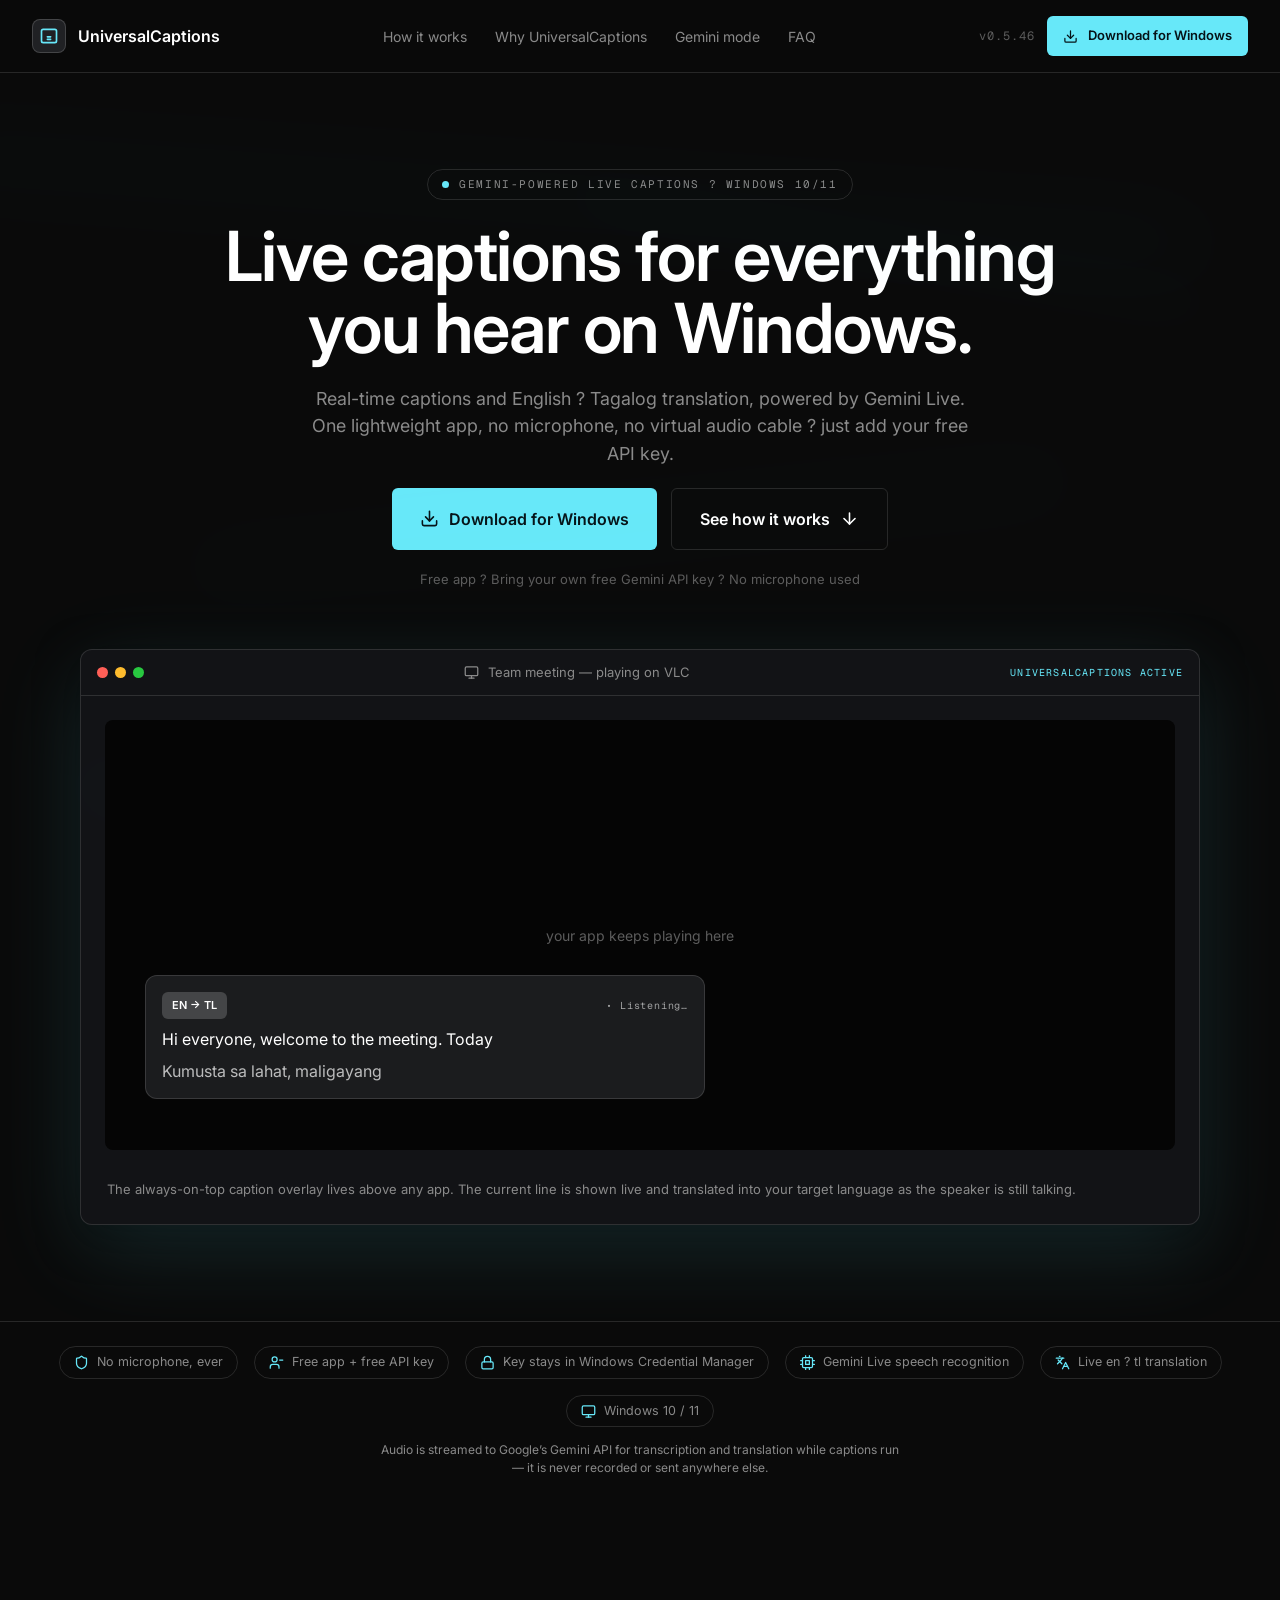
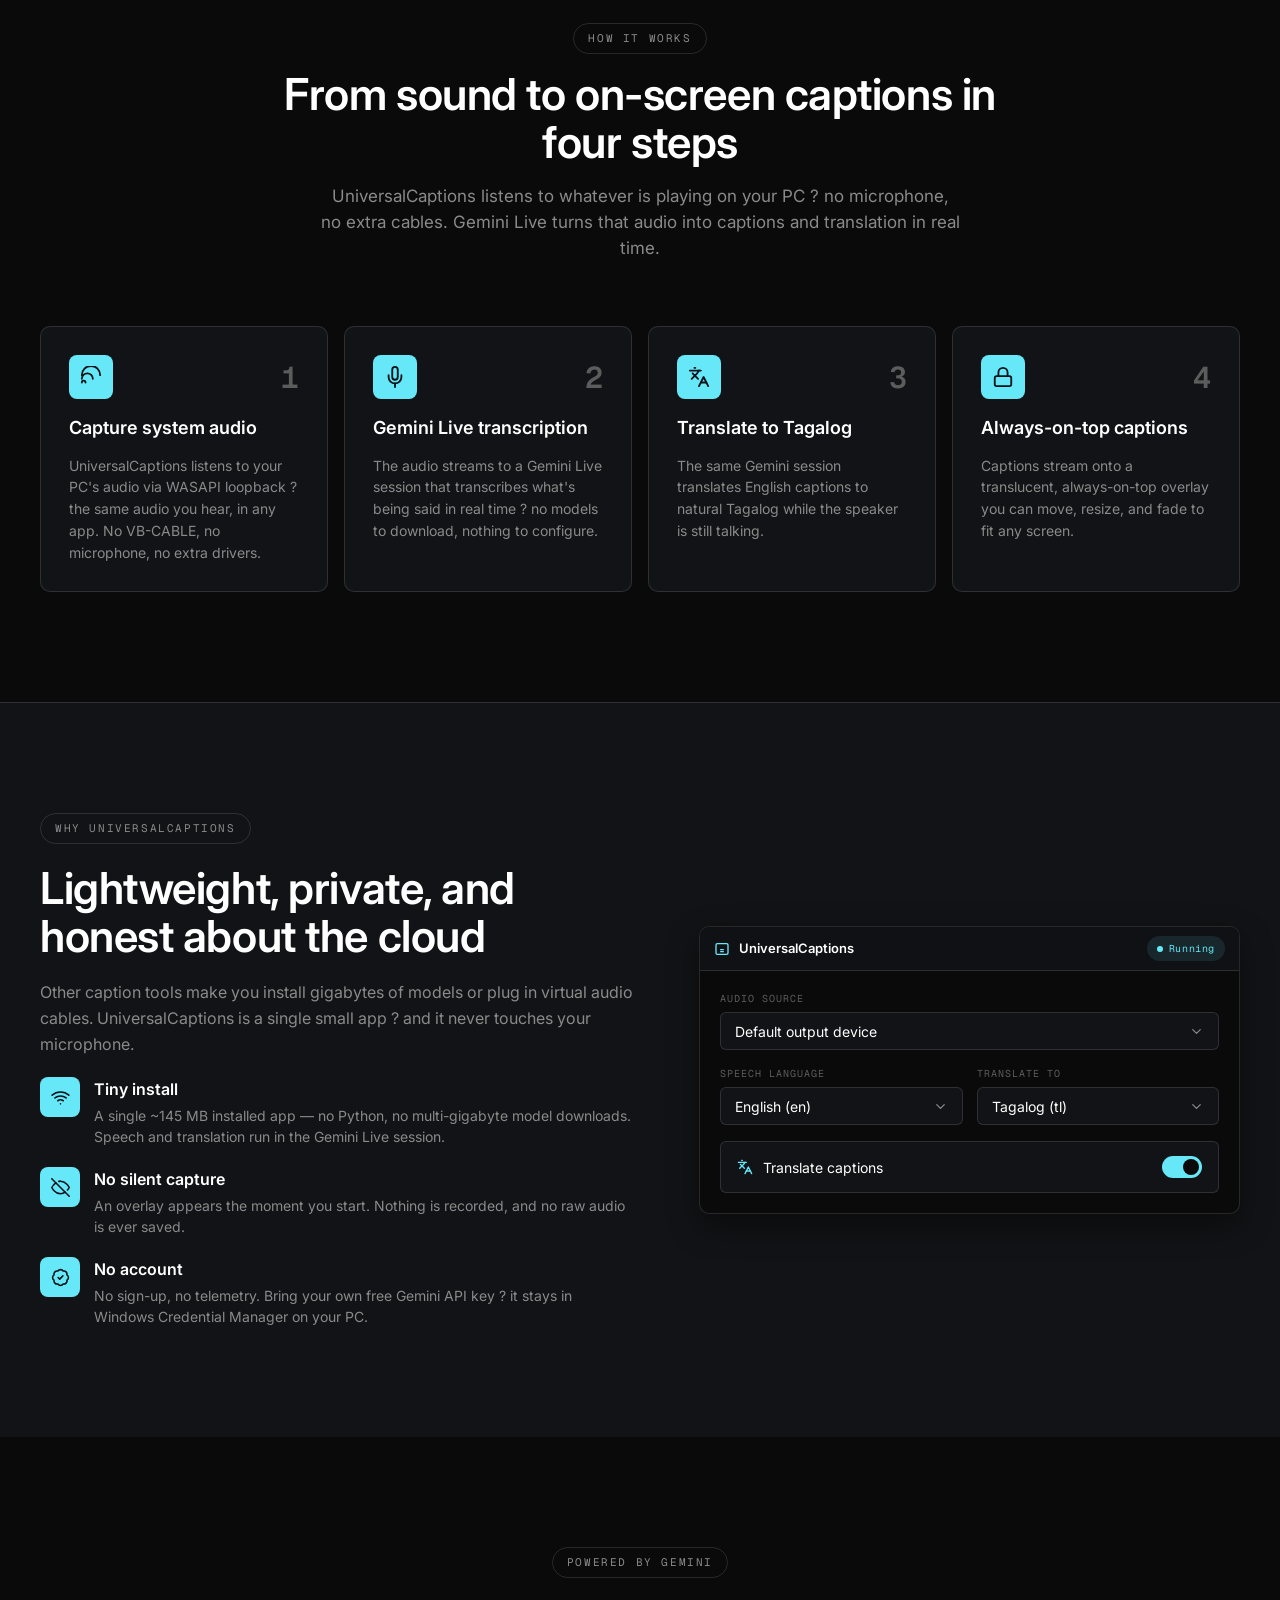
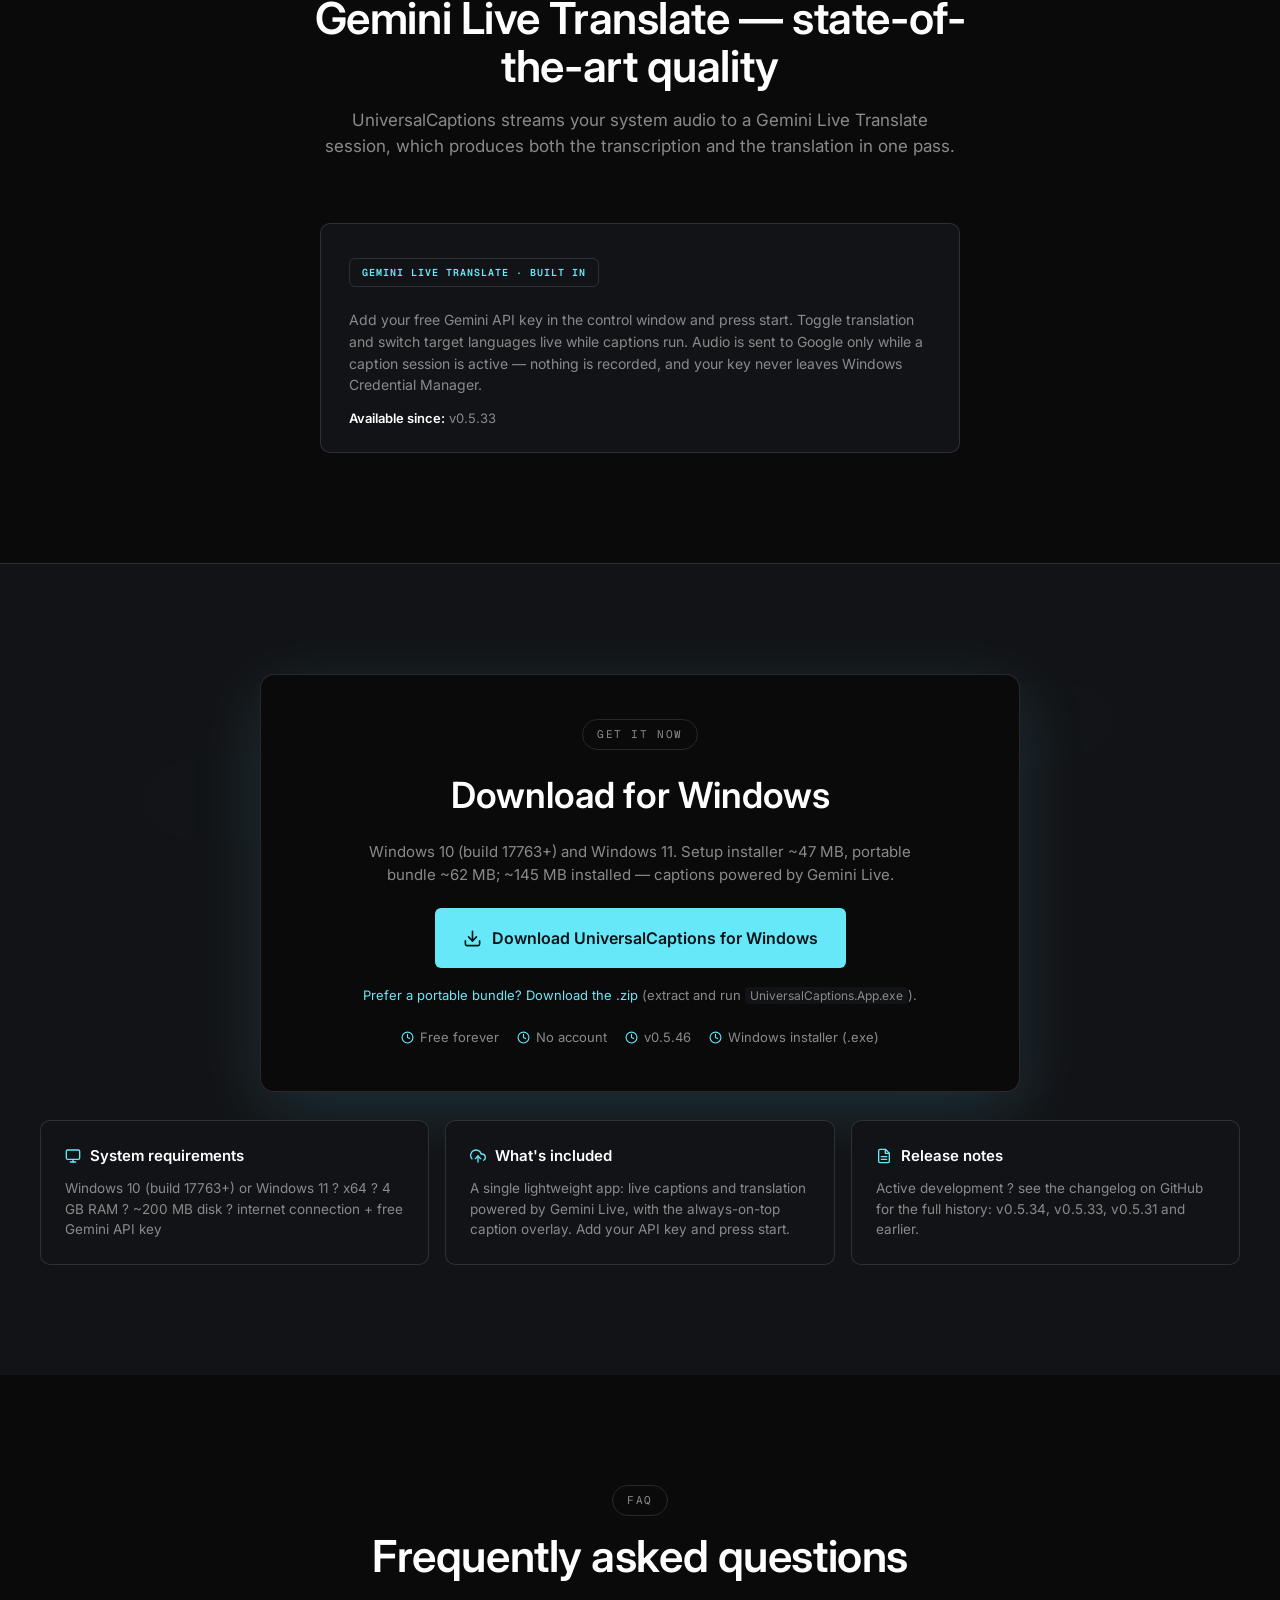
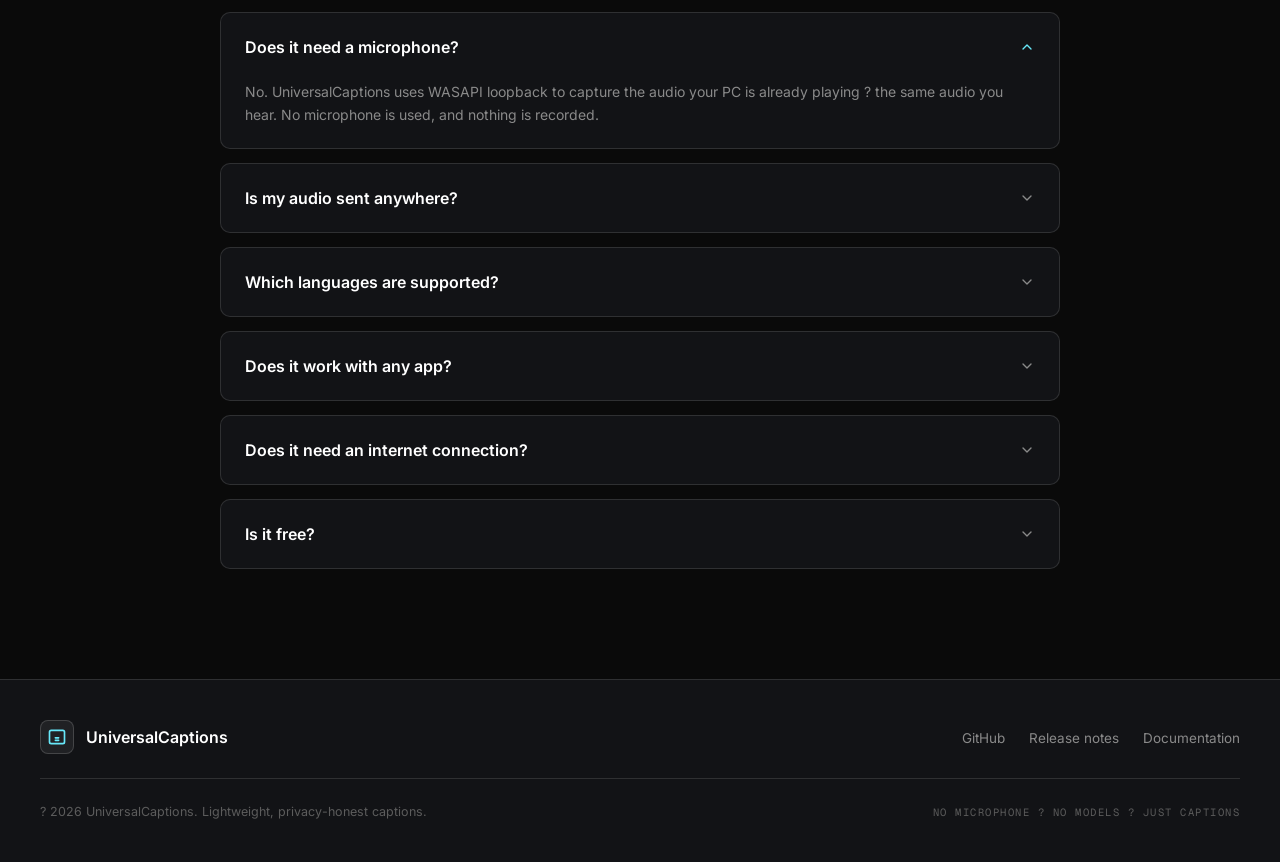
==== commit 60e5dbba: "Revert "Harden Hindi same-language fallback" This reverts commit b8cf99af81c8cff3a970402eb6a6b681559" ====
--- a/landing/index.html
+++ b/landing/index.html
@@ -46,8 +46,8 @@
         </ul>
 
         <div class="nav-actions">
-          <span class="version-tag">v0.5.45</span>
-          <a class="btn btn-primary btn-sm" href="https://github.com/marcgregory/universal-live-captions/releases/download/v0.5.45/UniversalCaptions-Setup-0.5.45.exe" target="_blank" rel="noopener" aria-label="Download for Windows">
+          <span class="version-tag">v0.5.46</span>
+          <a class="btn btn-primary btn-sm" href="https://github.com/marcgregory/universal-live-captions/releases/download/v0.5.46/UniversalCaptions-Setup-0.5.46.exe" target="_blank" rel="noopener" aria-label="Download for Windows">
             <svg viewBox="0 0 24 24" fill="none" stroke="currentColor" stroke-width="2" stroke-linecap="round" stroke-linejoin="round" aria-hidden="true">
               <path d="M21 15v4a2 2 0 0 1-2 2H5a2 2 0 0 1-2-2v-4" />
               <polyline points="7 10 12 15 17 10" />
@@ -82,7 +82,7 @@
             Real-time captions and English ? Tagalog translation, powered by Gemini Live. One lightweight app, no microphone, no virtual audio cable ? just add your free API key.
           </p>
           <div class="hero-ctas">
-            <a class="btn btn-primary btn-lg" href="https://github.com/marcgregory/universal-live-captions/releases/download/v0.5.45/UniversalCaptions-Setup-0.5.45.exe" target="_blank" rel="noopener">
+            <a class="btn btn-primary btn-lg" href="https://github.com/marcgregory/universal-live-captions/releases/download/v0.5.46/UniversalCaptions-Setup-0.5.46.exe" target="_blank" rel="noopener">
               <svg viewBox="0 0 24 24" fill="none" stroke="currentColor" stroke-width="2" stroke-linecap="round" stroke-linejoin="round">
                 <path d="M21 15v4a2 2 0 0 1-2 2H5a2 2 0 0 1-2-2v-4" />
                 <polyline points="7 10 12 15 17 10" />
@@ -309,15 +309,15 @@
             <p class="eyebrow">GET IT NOW</p>
             <h2 class="download-title">Download for Windows</h2>
             <p class="download-sub">Windows 10 (build 17763+) and Windows 11. Setup installer ~47 MB, portable bundle ~62 MB; ~145 MB installed &mdash; captions powered by Gemini Live.</p>
-            <a class="btn btn-primary btn-lg download-cta" href="https://github.com/marcgregory/universal-live-captions/releases/download/v0.5.45/UniversalCaptions-Setup-0.5.45.exe" target="_blank" rel="noopener">
+            <a class="btn btn-primary btn-lg download-cta" href="https://github.com/marcgregory/universal-live-captions/releases/download/v0.5.46/UniversalCaptions-Setup-0.5.46.exe" target="_blank" rel="noopener">
               <svg viewBox="0 0 24 24" fill="none" stroke="currentColor" stroke-width="2" stroke-linecap="round" stroke-linejoin="round"><path d="M21 15v4a2 2 0 0 1-2 2H5a2 2 0 0 1-2-2v-4"/><polyline points="7 10 12 15 17 10"/><line x1="12" y1="15" x2="12" y2="3"/></svg>
               <span>Download UniversalCaptions for Windows</span>
             </a>
-            <p class="download-alt"><a href="https://github.com/marcgregory/universal-live-captions/releases/download/v0.5.45/UniversalCaptions-0.5.45-win-x64-full.zip">Prefer a portable bundle? Download the .zip</a> (extract and run <code>UniversalCaptions.App.exe</code>).</p>
+            <p class="download-alt"><a href="https://github.com/marcgregory/universal-live-captions/releases/download/v0.5.46/UniversalCaptions-0.5.46-win-x64-full.zip">Prefer a portable bundle? Download the .zip</a> (extract and run <code>UniversalCaptions.App.exe</code>).</p>
             <div class="download-meta">
               <span><svg viewBox="0 0 24 24" fill="none" stroke="currentColor" stroke-width="2" stroke-linecap="round" stroke-linejoin="round"><circle cx="12" cy="12" r="10"/><polyline points="12 6 12 12 16 14"/></svg>Free forever</span>
               <span><svg viewBox="0 0 24 24" fill="none" stroke="currentColor" stroke-width="2" stroke-linecap="round" stroke-linejoin="round"><circle cx="12" cy="12" r="10"/><polyline points="12 6 12 12 16 14"/></svg>No account</span>
-              <span><svg viewBox="0 0 24 24" fill="none" stroke="currentColor" stroke-width="2" stroke-linecap="round" stroke-linejoin="round"><circle cx="12" cy="12" r="10"/><polyline points="12 6 12 12 16 14"/></svg>v0.5.45</span>
+              <span><svg viewBox="0 0 24 24" fill="none" stroke="currentColor" stroke-width="2" stroke-linecap="round" stroke-linejoin="round"><circle cx="12" cy="12" r="10"/><polyline points="12 6 12 12 16 14"/></svg>v0.5.46</span>
               <span><svg viewBox="0 0 24 24" fill="none" stroke="currentColor" stroke-width="2" stroke-linecap="round" stroke-linejoin="round"><circle cx="12" cy="12" r="10"/><polyline points="12 6 12 12 16 14"/></svg>Windows installer (.exe)</span>
             </div>
           </div>
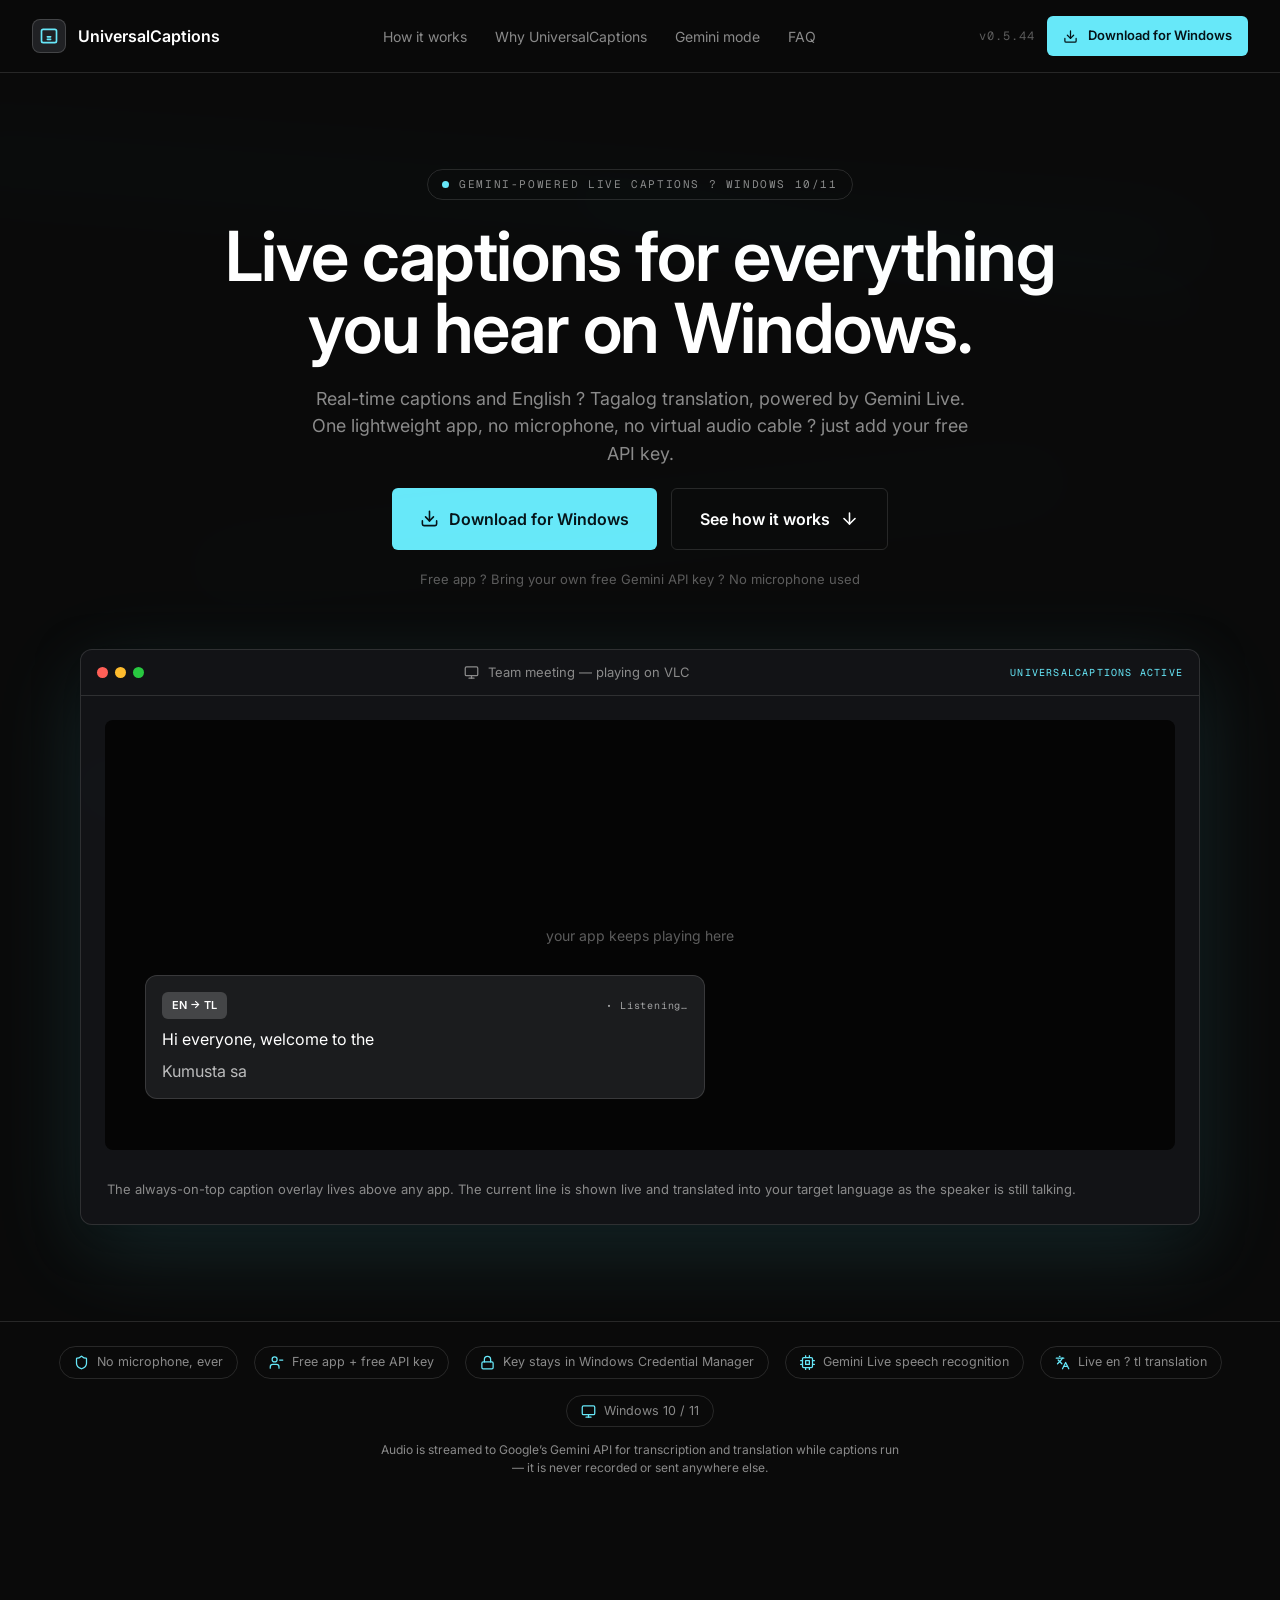
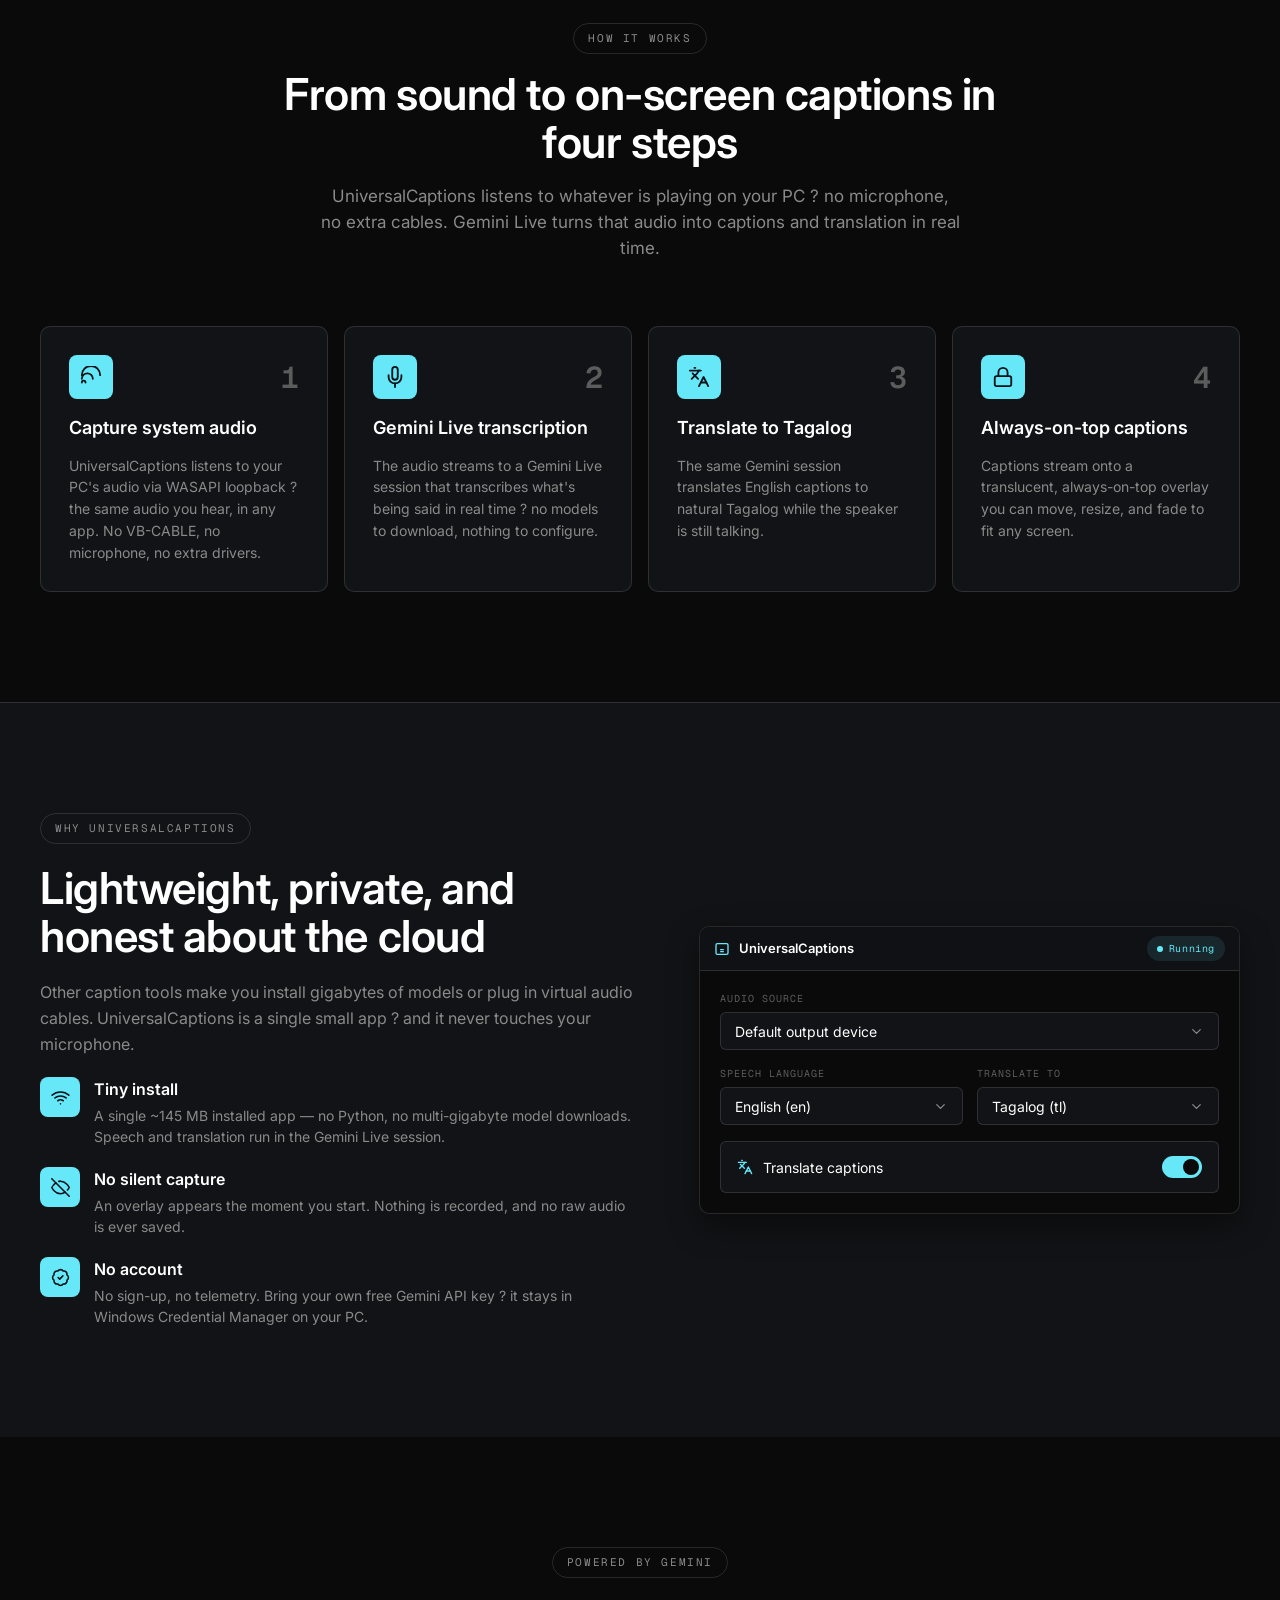
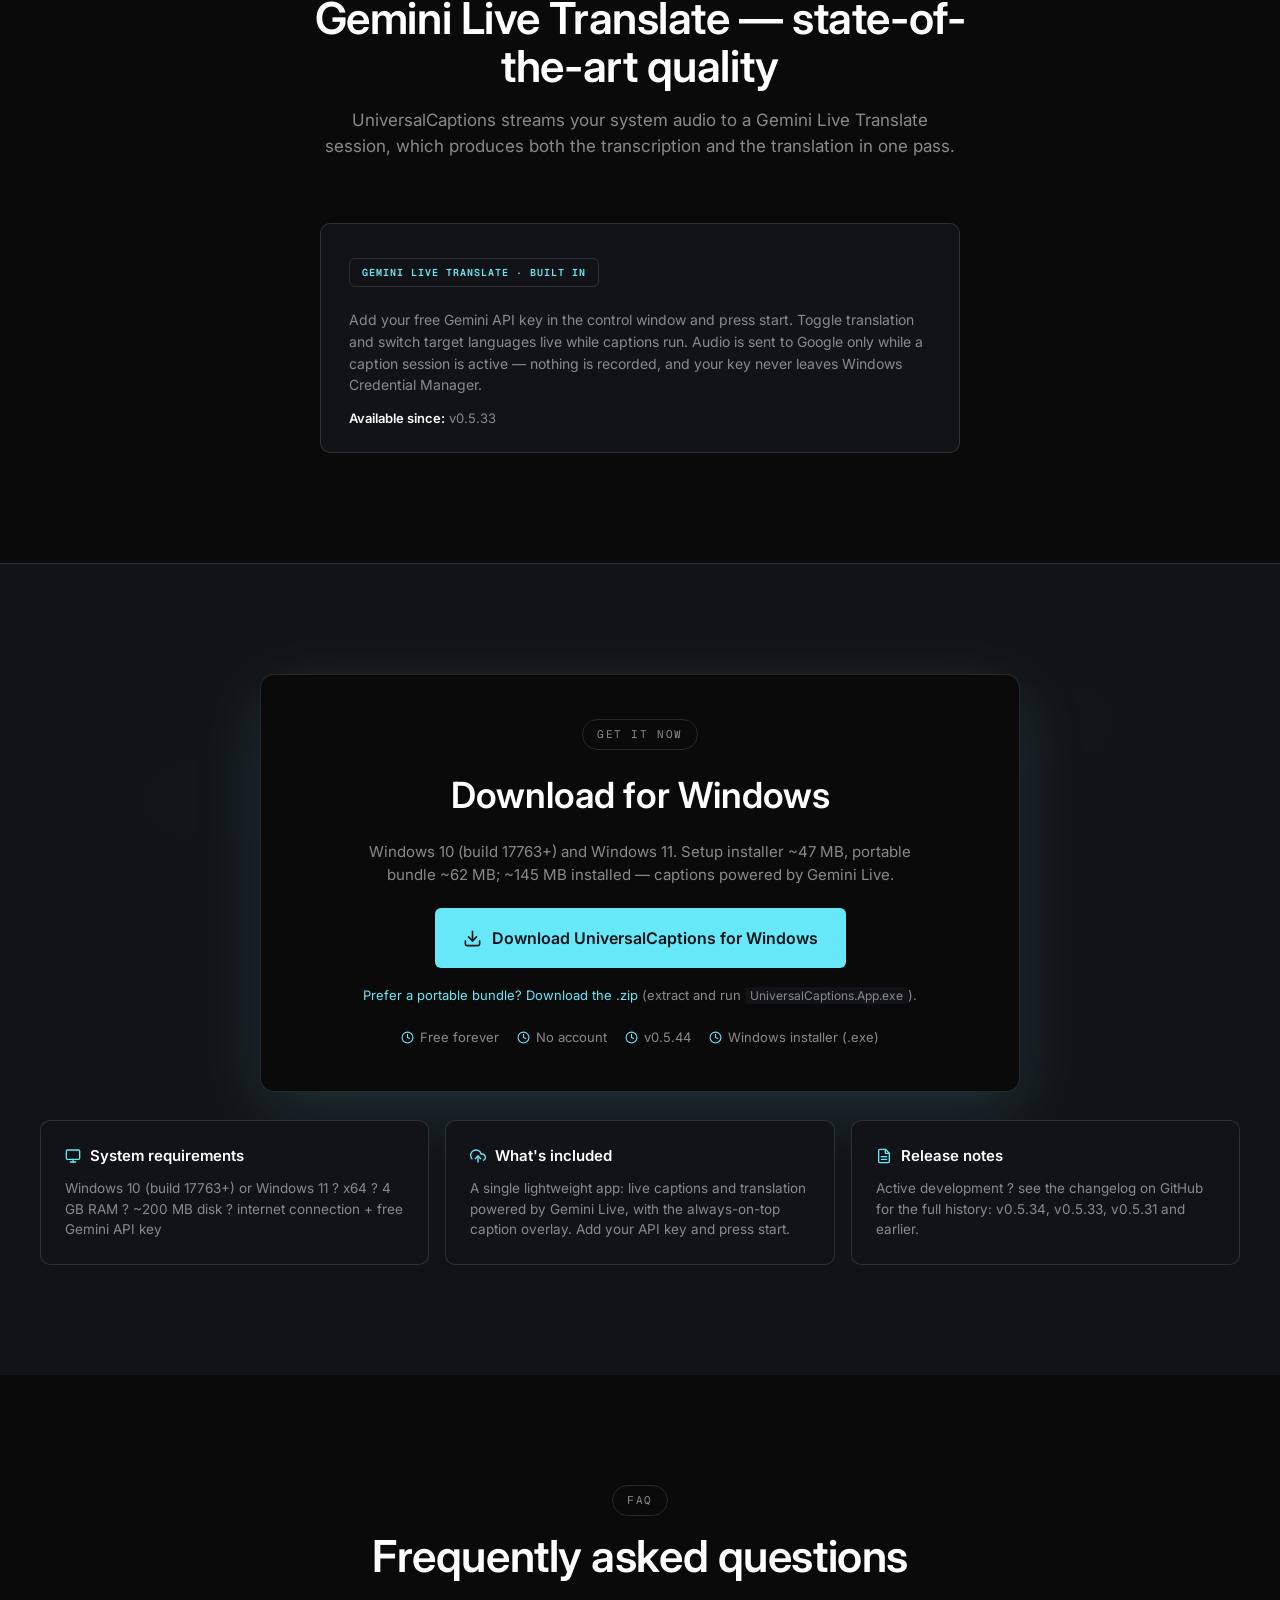
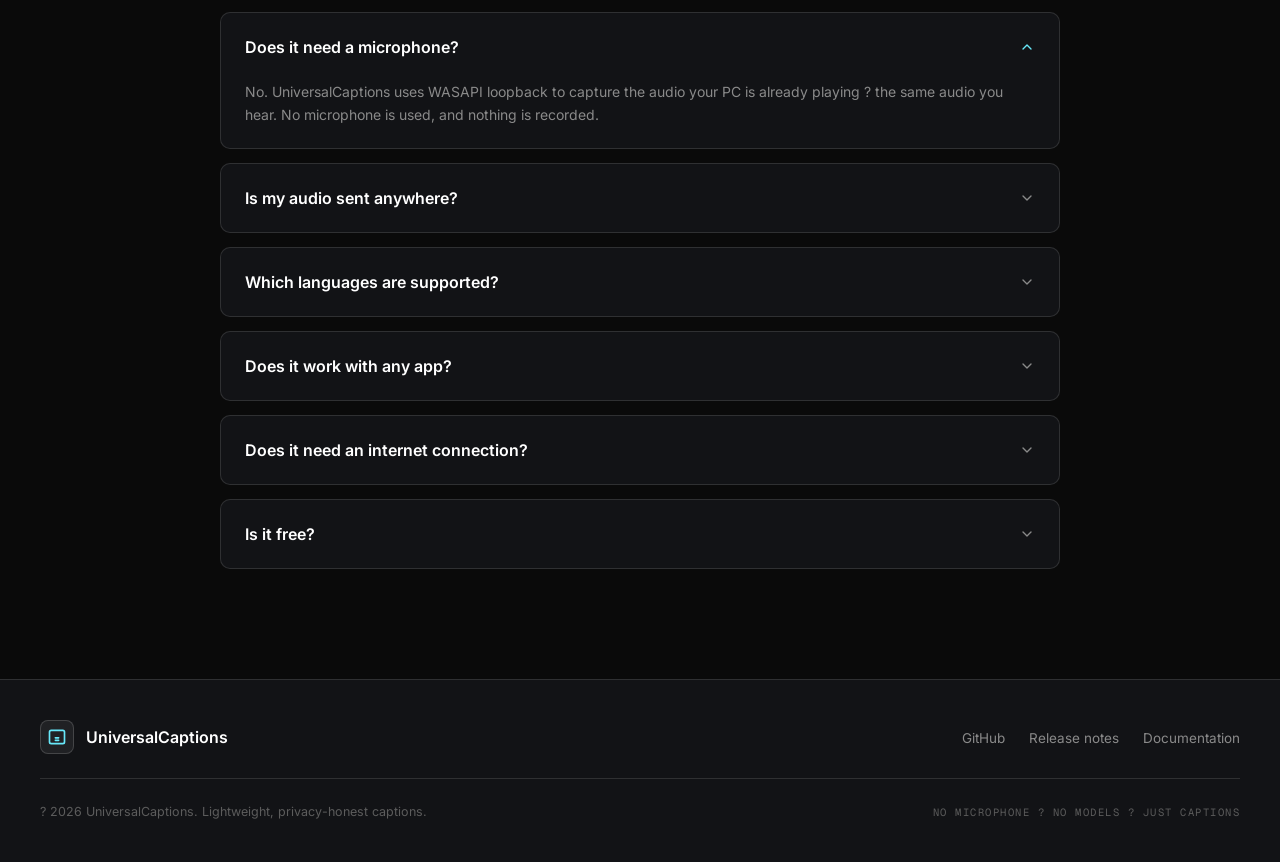
==== commit 310ef869: "v0.5.46: update doc/landing references for the 540k auto-reconnect release - CLAUDE.md: Next Priorit" ====
--- a/landing/index.html
+++ b/landing/index.html
@@ -46,8 +46,8 @@
         </ul>
 
         <div class="nav-actions">
-          <span class="version-tag">v0.5.46</span>
-          <a class="btn btn-primary btn-sm" href="https://github.com/marcgregory/universal-live-captions/releases/download/v0.5.46/UniversalCaptions-Setup-0.5.46.exe" target="_blank" rel="noopener" aria-label="Download for Windows">
+          <span class="version-tag">v0.5.44</span>
+          <a class="btn btn-primary btn-sm" href="https://github.com/marcgregory/universal-live-captions/releases/download/v0.5.44/UniversalCaptions-Setup-0.5.44.exe" target="_blank" rel="noopener" aria-label="Download for Windows">
             <svg viewBox="0 0 24 24" fill="none" stroke="currentColor" stroke-width="2" stroke-linecap="round" stroke-linejoin="round" aria-hidden="true">
               <path d="M21 15v4a2 2 0 0 1-2 2H5a2 2 0 0 1-2-2v-4" />
               <polyline points="7 10 12 15 17 10" />
@@ -75,14 +75,14 @@
         <div class="container hero-inner">
           <div class="eyebrow">
             <span class="eyebrow-dot" aria-hidden="true"></span>
-            <span>GEMINI-POWERED LIVE CAPTIONS ? WINDOWS 10/11</span>
-          </div>
-          <h1 class="hero-title">Live captions for everything you hear on Windows.</h1>
-          <p class="hero-sub">
-            Real-time captions and English ? Tagalog translation, powered by Gemini Live. One lightweight app, no microphone, no virtual audio cable ? just add your free API key.
+            <span>GEMINI-POWERED LIVE CAPTIONS ? WINDOWS 10/11</span>
+          </div>
+          <h1 class="hero-title">Live captions for everything you hear on Windows.</h1>
+          <p class="hero-sub">
+            Real-time captions and English ? Tagalog translation, powered by Gemini Live. One lightweight app, no microphone, no virtual audio cable ? just add your free API key.
           </p>
           <div class="hero-ctas">
-            <a class="btn btn-primary btn-lg" href="https://github.com/marcgregory/universal-live-captions/releases/download/v0.5.46/UniversalCaptions-Setup-0.5.46.exe" target="_blank" rel="noopener">
+            <a class="btn btn-primary btn-lg" href="https://github.com/marcgregory/universal-live-captions/releases/download/v0.5.44/UniversalCaptions-Setup-0.5.44.exe" target="_blank" rel="noopener">
               <svg viewBox="0 0 24 24" fill="none" stroke="currentColor" stroke-width="2" stroke-linecap="round" stroke-linejoin="round">
                 <path d="M21 15v4a2 2 0 0 1-2 2H5a2 2 0 0 1-2-2v-4" />
                 <polyline points="7 10 12 15 17 10" />
@@ -139,13 +139,13 @@
 
       <div class="trust-strip" aria-label="Key promises">
         <div class="container trust-items">
-          <div class="trust-item"><svg viewBox="0 0 24 24" fill="none" stroke="currentColor" stroke-width="2" stroke-linecap="round" stroke-linejoin="round"><path d="M20 13c0 5-3.5 7.5-7.66 8.95a1 1 0 0 1-.67-.01C7.5 20.5 4 18 4 13V6a1 1 0 0 1 1-1c2 0 4.5-1.2 6.24-2.72a1.17 1.17 0 0 1 1.52 0C14.51 3.81 17 5 19 5a1 1 0 0 1 1 1z"/></svg><span>No microphone, ever</span></div>
-          <div class="trust-item"><svg viewBox="0 0 24 24" fill="none" stroke="currentColor" stroke-width="2" stroke-linecap="round" stroke-linejoin="round"><path d="M16 21v-2a4 4 0 0 0-4-4H6a4 4 0 0 0-4 4v2"/><circle cx="9" cy="7" r="4"/><line x1="17" y1="8" x2="22" y2="8"/></svg><span>Free app + free API key</span></div>
-          <div class="trust-item"><svg viewBox="0 0 24 24" fill="none" stroke="currentColor" stroke-width="2" stroke-linecap="round" stroke-linejoin="round"><rect x="3" y="11" width="18" height="11" rx="2"/><path d="M7 11V7a5 5 0 0 1 10 0v4"/></svg><span>Key stays in Windows Credential Manager</span></div>
-          <div class="trust-item"><svg viewBox="0 0 24 24" fill="none" stroke="currentColor" stroke-width="2" stroke-linecap="round" stroke-linejoin="round"><rect x="4" y="4" width="16" height="16" rx="2"/><rect x="9" y="9" width="6" height="6"/><line x1="9" y1="1" x2="9" y2="4"/><line x1="15" y1="1" x2="15" y2="4"/><line x1="9" y1="20" x2="9" y2="23"/><line x1="15" y1="20" x2="15" y2="23"/><line x1="20" y1="9" x2="23" y2="9"/><line x1="20" y1="15" x2="23" y2="15"/><line x1="1" y1="9" x2="4" y2="9"/><line x1="1" y1="15" x2="4" y2="15"/></svg><span>Gemini Live speech recognition</span></div>
-          <div class="trust-item"><svg viewBox="0 0 24 24" fill="none" stroke="currentColor" stroke-width="2" stroke-linecap="round" stroke-linejoin="round"><path d="m5 8 6 6"/><path d="m4 14 6-6 2-3"/><path d="M2 5h12"/><path d="M7 2h1"/><path d="m22 22-5-10-5 10"/><path d="M14 18h6"/></svg><span>Live en ? tl translation</span></div>
-          <div class="trust-item"><svg viewBox="0 0 24 24" fill="none" stroke="currentColor" stroke-width="2" stroke-linecap="round" stroke-linejoin="round"><rect x="2" y="3" width="20" height="14" rx="2"/><line x1="8" y1="21" x2="16" y2="21"/><line x1="12" y1="17" x2="12" y2="21"/></svg><span>Windows 10 / 11</span></div>
-        </div>
+          <div class="trust-item"><svg viewBox="0 0 24 24" fill="none" stroke="currentColor" stroke-width="2" stroke-linecap="round" stroke-linejoin="round"><path d="M20 13c0 5-3.5 7.5-7.66 8.95a1 1 0 0 1-.67-.01C7.5 20.5 4 18 4 13V6a1 1 0 0 1 1-1c2 0 4.5-1.2 6.24-2.72a1.17 1.17 0 0 1 1.52 0C14.51 3.81 17 5 19 5a1 1 0 0 1 1 1z"/></svg><span>No microphone, ever</span></div>
+          <div class="trust-item"><svg viewBox="0 0 24 24" fill="none" stroke="currentColor" stroke-width="2" stroke-linecap="round" stroke-linejoin="round"><path d="M16 21v-2a4 4 0 0 0-4-4H6a4 4 0 0 0-4 4v2"/><circle cx="9" cy="7" r="4"/><line x1="17" y1="8" x2="22" y2="8"/></svg><span>Free app + free API key</span></div>
+          <div class="trust-item"><svg viewBox="0 0 24 24" fill="none" stroke="currentColor" stroke-width="2" stroke-linecap="round" stroke-linejoin="round"><rect x="3" y="11" width="18" height="11" rx="2"/><path d="M7 11V7a5 5 0 0 1 10 0v4"/></svg><span>Key stays in Windows Credential Manager</span></div>
+          <div class="trust-item"><svg viewBox="0 0 24 24" fill="none" stroke="currentColor" stroke-width="2" stroke-linecap="round" stroke-linejoin="round"><rect x="4" y="4" width="16" height="16" rx="2"/><rect x="9" y="9" width="6" height="6"/><line x1="9" y1="1" x2="9" y2="4"/><line x1="15" y1="1" x2="15" y2="4"/><line x1="9" y1="20" x2="9" y2="23"/><line x1="15" y1="20" x2="15" y2="23"/><line x1="20" y1="9" x2="23" y2="9"/><line x1="20" y1="15" x2="23" y2="15"/><line x1="1" y1="9" x2="4" y2="9"/><line x1="1" y1="15" x2="4" y2="15"/></svg><span>Gemini Live speech recognition</span></div>
+          <div class="trust-item"><svg viewBox="0 0 24 24" fill="none" stroke="currentColor" stroke-width="2" stroke-linecap="round" stroke-linejoin="round"><path d="m5 8 6 6"/><path d="m4 14 6-6 2-3"/><path d="M2 5h12"/><path d="M7 2h1"/><path d="m22 22-5-10-5 10"/><path d="M14 18h6"/></svg><span>Live en ? tl translation</span></div>
+          <div class="trust-item"><svg viewBox="0 0 24 24" fill="none" stroke="currentColor" stroke-width="2" stroke-linecap="round" stroke-linejoin="round"><rect x="2" y="3" width="20" height="14" rx="2"/><line x1="8" y1="21" x2="16" y2="21"/><line x1="12" y1="17" x2="12" y2="21"/></svg><span>Windows 10 / 11</span></div>
+        </div>
         <p class="trust-note">Audio is streamed to Google&rsquo;s Gemini API for transcription and translation while captions run &mdash; it is never recorded or sent anywhere else.</p>
       </div>
 
@@ -153,8 +153,8 @@
         <div class="container section-inner">
           <p class="eyebrow">HOW IT WORKS</p>
           <h2 class="section-title">From sound to on-screen captions in four steps</h2>
-          <p class="section-sub">
-            UniversalCaptions listens to whatever is playing on your PC ? no microphone, no extra cables. Gemini Live turns that audio into captions and translation in real time.
+          <p class="section-sub">
+            UniversalCaptions listens to whatever is playing on your PC ? no microphone, no extra cables. Gemini Live turns that audio into captions and translation in real time.
           </p>
           <div class="step-grid">
             <article class="step-card">
@@ -174,7 +174,7 @@
                 </span>
                 <span class="step-number">2</span>
               </div>
-              <h3 class="step-title">Gemini Live transcription</h3>
+              <h3 class="step-title">Gemini Live transcription</h3>
               <p class="step-desc">The audio streams to a Gemini Live session that transcribes what's being said in real time ? no models to download, nothing to configure.</p>
             </article>
             <article class="step-card">
@@ -184,7 +184,7 @@
                 </span>
                 <span class="step-number">3</span>
               </div>
-              <h3 class="step-title">Translate to Tagalog</h3>
+              <h3 class="step-title">Translate to Tagalog</h3>
               <p class="step-desc">The same Gemini session translates English captions to natural Tagalog while the speaker is still talking.</p>
             </article>
             <article class="step-card">
@@ -205,9 +205,9 @@
         <div class="container why-inner">
           <div class="why-left">
             <p class="eyebrow">WHY UNIVERSALCAPTIONS</p>
-            <h2 class="section-title">Lightweight, private, and honest about the cloud</h2>
-            <p class="why-lead">
-              Other caption tools make you install gigabytes of models or plug in virtual audio cables. UniversalCaptions is a single small app ? and it never touches your microphone.
+            <h2 class="section-title">Lightweight, private, and honest about the cloud</h2>
+            <p class="why-lead">
+              Other caption tools make you install gigabytes of models or plug in virtual audio cables. UniversalCaptions is a single small app ? and it never touches your microphone.
             </p>
             <ul class="benefits">
               <li class="benefit">
@@ -215,7 +215,7 @@
                   <svg viewBox="0 0 24 24" fill="none" stroke="currentColor" stroke-width="2" stroke-linecap="round" stroke-linejoin="round"><path d="M5 12.55a11 11 0 0 1 14.08 0"/><path d="M1.42 9a16 16 0 0 1 21.16 0"/><path d="M8.53 16.11a6 6 0 0 1 6.95 0"/><line x1="12" y1="20" x2="12.01" y2="20"/></svg>
                 </span>
                 <div>
-                  <h3>Tiny install</h3>
+                  <h3>Tiny install</h3>
                   <p>A single ~145 MB installed app &mdash; no Python, no multi-gigabyte model downloads. Speech and translation run in the Gemini Live session.</p>
                 </div>
               </li>
@@ -233,7 +233,7 @@
                   <svg viewBox="0 0 24 24" fill="none" stroke="currentColor" stroke-width="2" stroke-linecap="round" stroke-linejoin="round"><path d="M3.85 8.62a4 4 0 0 1 4.78-4.77 4 4 0 0 1 6.74 0 4 4 0 0 1 4.78 4.78 4 4 0 0 1 0 6.76 4 4 0 0 1-4.78 4.78 4 4 0 0 1-6.74 0 4 4 0 0 1-4.78-4.78 4 4 0 0 1 0-6.76z"/><path d="m9 12 2 2 4-4"/></svg>
                 </span>
                 <div>
-                  <h3>No account</h3>
+                  <h3>No account</h3>
                   <p>No sign-up, no telemetry. Bring your own free Gemini API key ? it stays in Windows Credential Manager on your PC.</p>
                 </div>
               </li>
@@ -286,15 +286,15 @@
 
       <section class="section gemini" id="gemini">
         <div class="container section-inner">
-          <p class="eyebrow">POWERED BY GEMINI</p>
-          <h2 class="section-title">Gemini Live Translate &mdash; state-of-the-art quality</h2>
-          <p class="section-sub">
-            UniversalCaptions streams your system audio to a Gemini Live Translate session, which produces both the transcription and the translation in one pass.
-          </p>
-          <div class="planned-card">
-            <p class="badge badge-outline">GEMINI LIVE TRANSLATE &middot; BUILT IN</p>
-            <p class="planned-desc">Add your free Gemini API key in the control window and press start. Toggle translation and switch target languages live while captions run. Audio is sent to Google only while a caption session is active &mdash; nothing is recorded, and your key never leaves Windows Credential Manager.</p>
-            <p class="planned-meta"><strong>Available since:</strong> v0.5.33</p>
+          <p class="eyebrow">POWERED BY GEMINI</p>
+          <h2 class="section-title">Gemini Live Translate &mdash; state-of-the-art quality</h2>
+          <p class="section-sub">
+            UniversalCaptions streams your system audio to a Gemini Live Translate session, which produces both the transcription and the translation in one pass.
+          </p>
+          <div class="planned-card">
+            <p class="badge badge-outline">GEMINI LIVE TRANSLATE &middot; BUILT IN</p>
+            <p class="planned-desc">Add your free Gemini API key in the control window and press start. Toggle translation and switch target languages live while captions run. Audio is sent to Google only while a caption session is active &mdash; nothing is recorded, and your key never leaves Windows Credential Manager.</p>
+            <p class="planned-meta"><strong>Available since:</strong> v0.5.33</p>
           </div>
         </div>
       </section>
@@ -308,26 +308,26 @@
           <div class="download-card">
             <p class="eyebrow">GET IT NOW</p>
             <h2 class="download-title">Download for Windows</h2>
-            <p class="download-sub">Windows 10 (build 17763+) and Windows 11. Setup installer ~47 MB, portable bundle ~62 MB; ~145 MB installed &mdash; captions powered by Gemini Live.</p>
-            <a class="btn btn-primary btn-lg download-cta" href="https://github.com/marcgregory/universal-live-captions/releases/download/v0.5.46/UniversalCaptions-Setup-0.5.46.exe" target="_blank" rel="noopener">
-              <svg viewBox="0 0 24 24" fill="none" stroke="currentColor" stroke-width="2" stroke-linecap="round" stroke-linejoin="round"><path d="M21 15v4a2 2 0 0 1-2 2H5a2 2 0 0 1-2-2v-4"/><polyline points="7 10 12 15 17 10"/><line x1="12" y1="15" x2="12" y2="3"/></svg>
-              <span>Download UniversalCaptions for Windows</span>
-            </a>
-            <p class="download-alt"><a href="https://github.com/marcgregory/universal-live-captions/releases/download/v0.5.46/UniversalCaptions-0.5.46-win-x64-full.zip">Prefer a portable bundle? Download the .zip</a> (extract and run <code>UniversalCaptions.App.exe</code>).</p>
+            <p class="download-sub">Windows 10 (build 17763+) and Windows 11. Setup installer ~47 MB, portable bundle ~62 MB; ~145 MB installed &mdash; captions powered by Gemini Live.</p>
+            <a class="btn btn-primary btn-lg download-cta" href="https://github.com/marcgregory/universal-live-captions/releases/download/v0.5.44/UniversalCaptions-Setup-0.5.44.exe" target="_blank" rel="noopener">
+              <svg viewBox="0 0 24 24" fill="none" stroke="currentColor" stroke-width="2" stroke-linecap="round" stroke-linejoin="round"><path d="M21 15v4a2 2 0 0 1-2 2H5a2 2 0 0 1-2-2v-4"/><polyline points="7 10 12 15 17 10"/><line x1="12" y1="15" x2="12" y2="3"/></svg>
+              <span>Download UniversalCaptions for Windows</span>
+            </a>
+            <p class="download-alt"><a href="https://github.com/marcgregory/universal-live-captions/releases/download/v0.5.44/UniversalCaptions-0.5.44-win-x64-full.zip">Prefer a portable bundle? Download the .zip</a> (extract and run <code>UniversalCaptions.App.exe</code>).</p>
             <div class="download-meta">
               <span><svg viewBox="0 0 24 24" fill="none" stroke="currentColor" stroke-width="2" stroke-linecap="round" stroke-linejoin="round"><circle cx="12" cy="12" r="10"/><polyline points="12 6 12 12 16 14"/></svg>Free forever</span>
               <span><svg viewBox="0 0 24 24" fill="none" stroke="currentColor" stroke-width="2" stroke-linecap="round" stroke-linejoin="round"><circle cx="12" cy="12" r="10"/><polyline points="12 6 12 12 16 14"/></svg>No account</span>
-              <span><svg viewBox="0 0 24 24" fill="none" stroke="currentColor" stroke-width="2" stroke-linecap="round" stroke-linejoin="round"><circle cx="12" cy="12" r="10"/><polyline points="12 6 12 12 16 14"/></svg>v0.5.46</span>
+              <span><svg viewBox="0 0 24 24" fill="none" stroke="currentColor" stroke-width="2" stroke-linecap="round" stroke-linejoin="round"><circle cx="12" cy="12" r="10"/><polyline points="12 6 12 12 16 14"/></svg>v0.5.44</span>
               <span><svg viewBox="0 0 24 24" fill="none" stroke="currentColor" stroke-width="2" stroke-linecap="round" stroke-linejoin="round"><circle cx="12" cy="12" r="10"/><polyline points="12 6 12 12 16 14"/></svg>Windows installer (.exe)</span>
             </div>
           </div>
           <div class="requirements">
             <article class="req-card">
               <h3><svg viewBox="0 0 24 24" fill="none" stroke="currentColor" stroke-width="2" stroke-linecap="round" stroke-linejoin="round"><rect x="2" y="3" width="20" height="14" rx="2"/><line x1="8" y1="21" x2="16" y2="21"/><line x1="12" y1="17" x2="12" y2="21"/></svg>System requirements</h3>
-              <p>Windows 10 (build 17763+) or Windows 11 ? x64 ? 4 GB RAM ? ~200 MB disk ? internet connection + free Gemini API key</p>
-            </article>
-            <article class="req-card">
-              <h3><svg viewBox="0 0 24 24" fill="none" stroke="currentColor" stroke-width="2" stroke-linecap="round" stroke-linejoin="round"><polyline points="16 16 12 12 8 16"/><line x1="12" y1="12" x2="12" y2="21"/><path d="M20.39 18.39A5 5 0 0 0 18 9h-1.26A8 8 0 1 0 3 16.3"/></svg>What's included</h3>
+              <p>Windows 10 (build 17763+) or Windows 11 ? x64 ? 4 GB RAM ? ~200 MB disk ? internet connection + free Gemini API key</p>
+            </article>
+            <article class="req-card">
+              <h3><svg viewBox="0 0 24 24" fill="none" stroke="currentColor" stroke-width="2" stroke-linecap="round" stroke-linejoin="round"><polyline points="16 16 12 12 8 16"/><line x1="12" y1="12" x2="12" y2="21"/><path d="M20.39 18.39A5 5 0 0 0 18 9h-1.26A8 8 0 1 0 3 16.3"/></svg>What's included</h3>
               <p>A single lightweight app: live captions and translation powered by Gemini Live, with the always-on-top caption overlay. Add your API key and press start.</p>
             </article>
             <article class="req-card">
@@ -373,9 +373,9 @@
             </details>
             <details class="faq-item">
               <summary>
-                <span>Does it need an internet connection?</span>
-                <svg class="faq-chevron" viewBox="0 0 24 24" fill="none" stroke="currentColor" stroke-width="2" stroke-linecap="round" stroke-linejoin="round"><polyline points="6 9 12 15 18 9"/></svg>
-              </summary>
+                <span>Does it need an internet connection?</span>
+                <svg class="faq-chevron" viewBox="0 0 24 24" fill="none" stroke="currentColor" stroke-width="2" stroke-linecap="round" stroke-linejoin="round"><polyline points="6 9 12 15 18 9"/></svg>
+              </summary>
               <p>Yes ? captions are powered by Google's Gemini Live API, so an internet connection and a free Gemini API key are required. In exchange there is nothing to download or configure: no models, no Python, no setup.</p>
             </details>
             <details class="faq-item">
@@ -410,7 +410,7 @@
         </div>
         <div class="footer-divider"></div>
         <div class="footer-bottom">
-          <p>? 2026 UniversalCaptions. Lightweight, privacy-honest captions.</p>
+          <p>? 2026 UniversalCaptions. Lightweight, privacy-honest captions.</p>
           <p class="footer-tagline">NO MICROPHONE ? NO MODELS ? JUST CAPTIONS</p>
         </div>
       </div>
@@ -419,7 +419,7 @@
     <script src="script.js"></script>
   </body>
 </html>
-
-
-
-
+
+
+
+
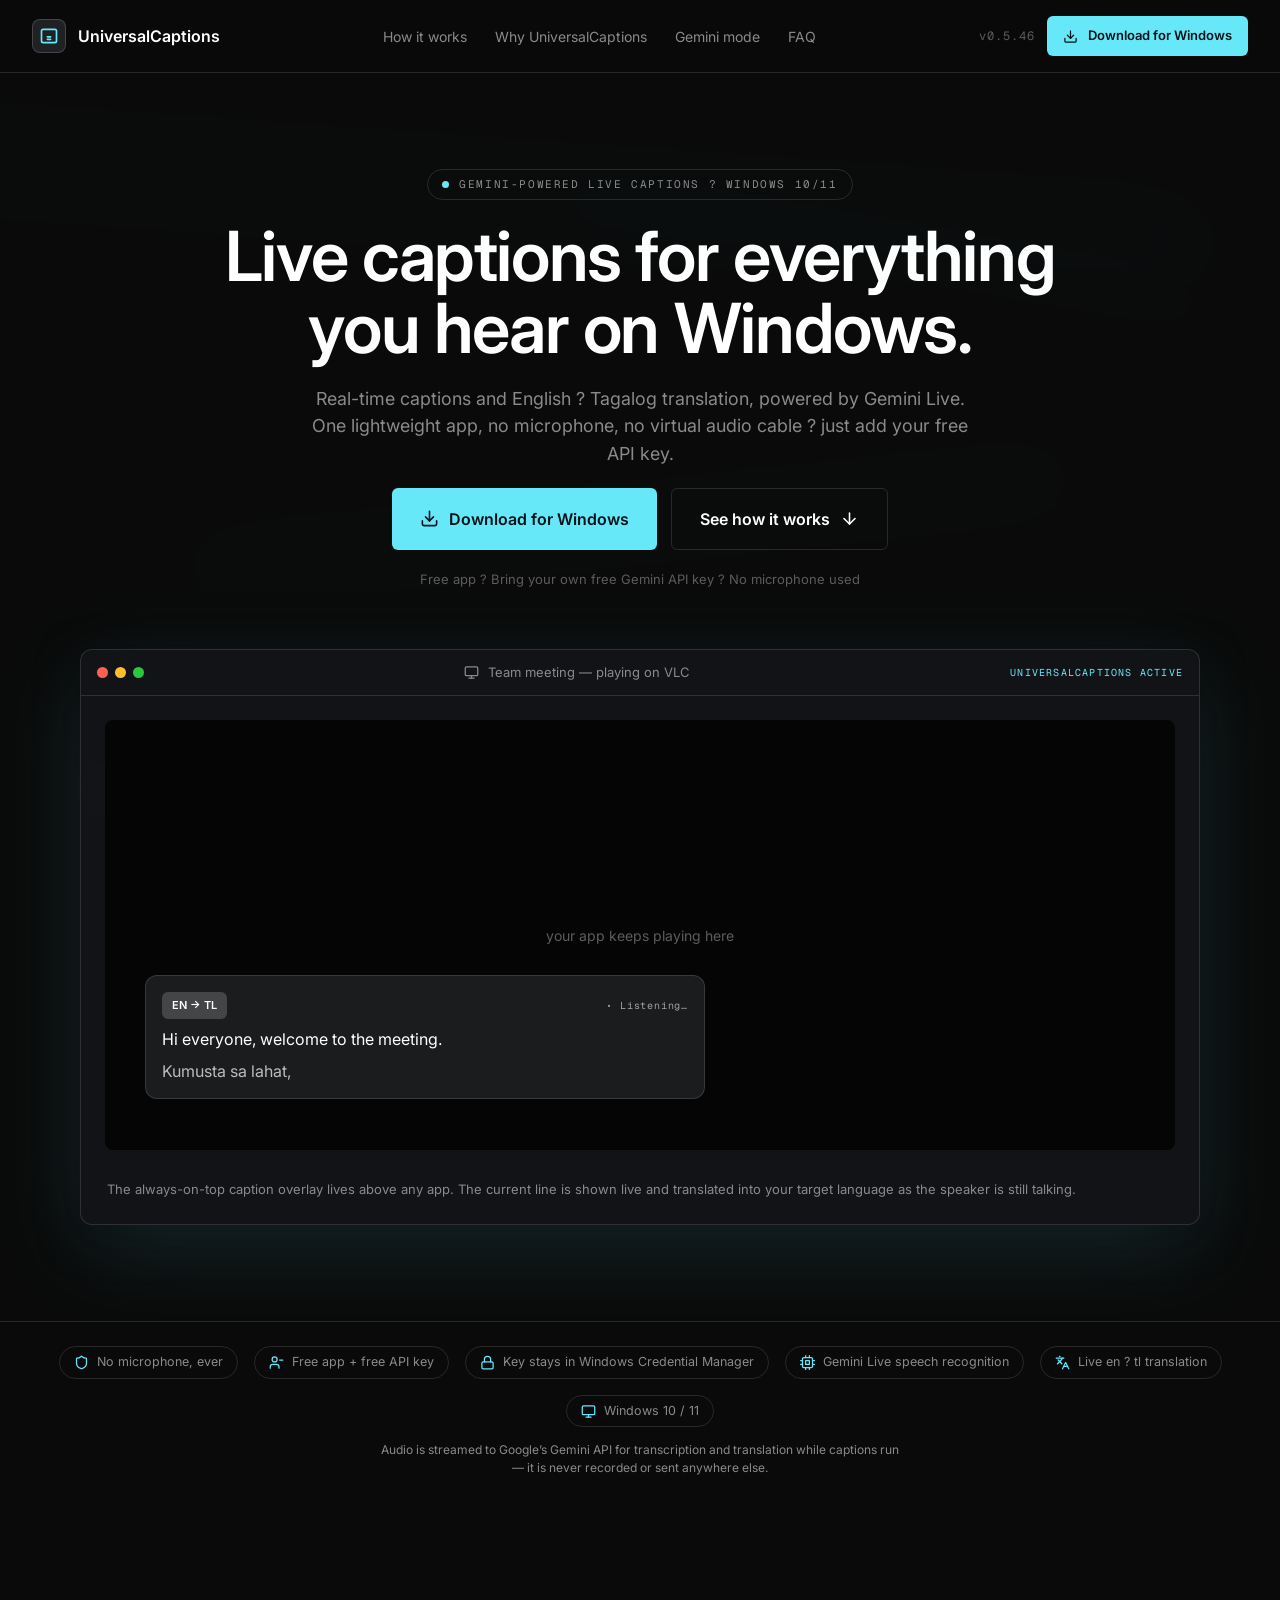
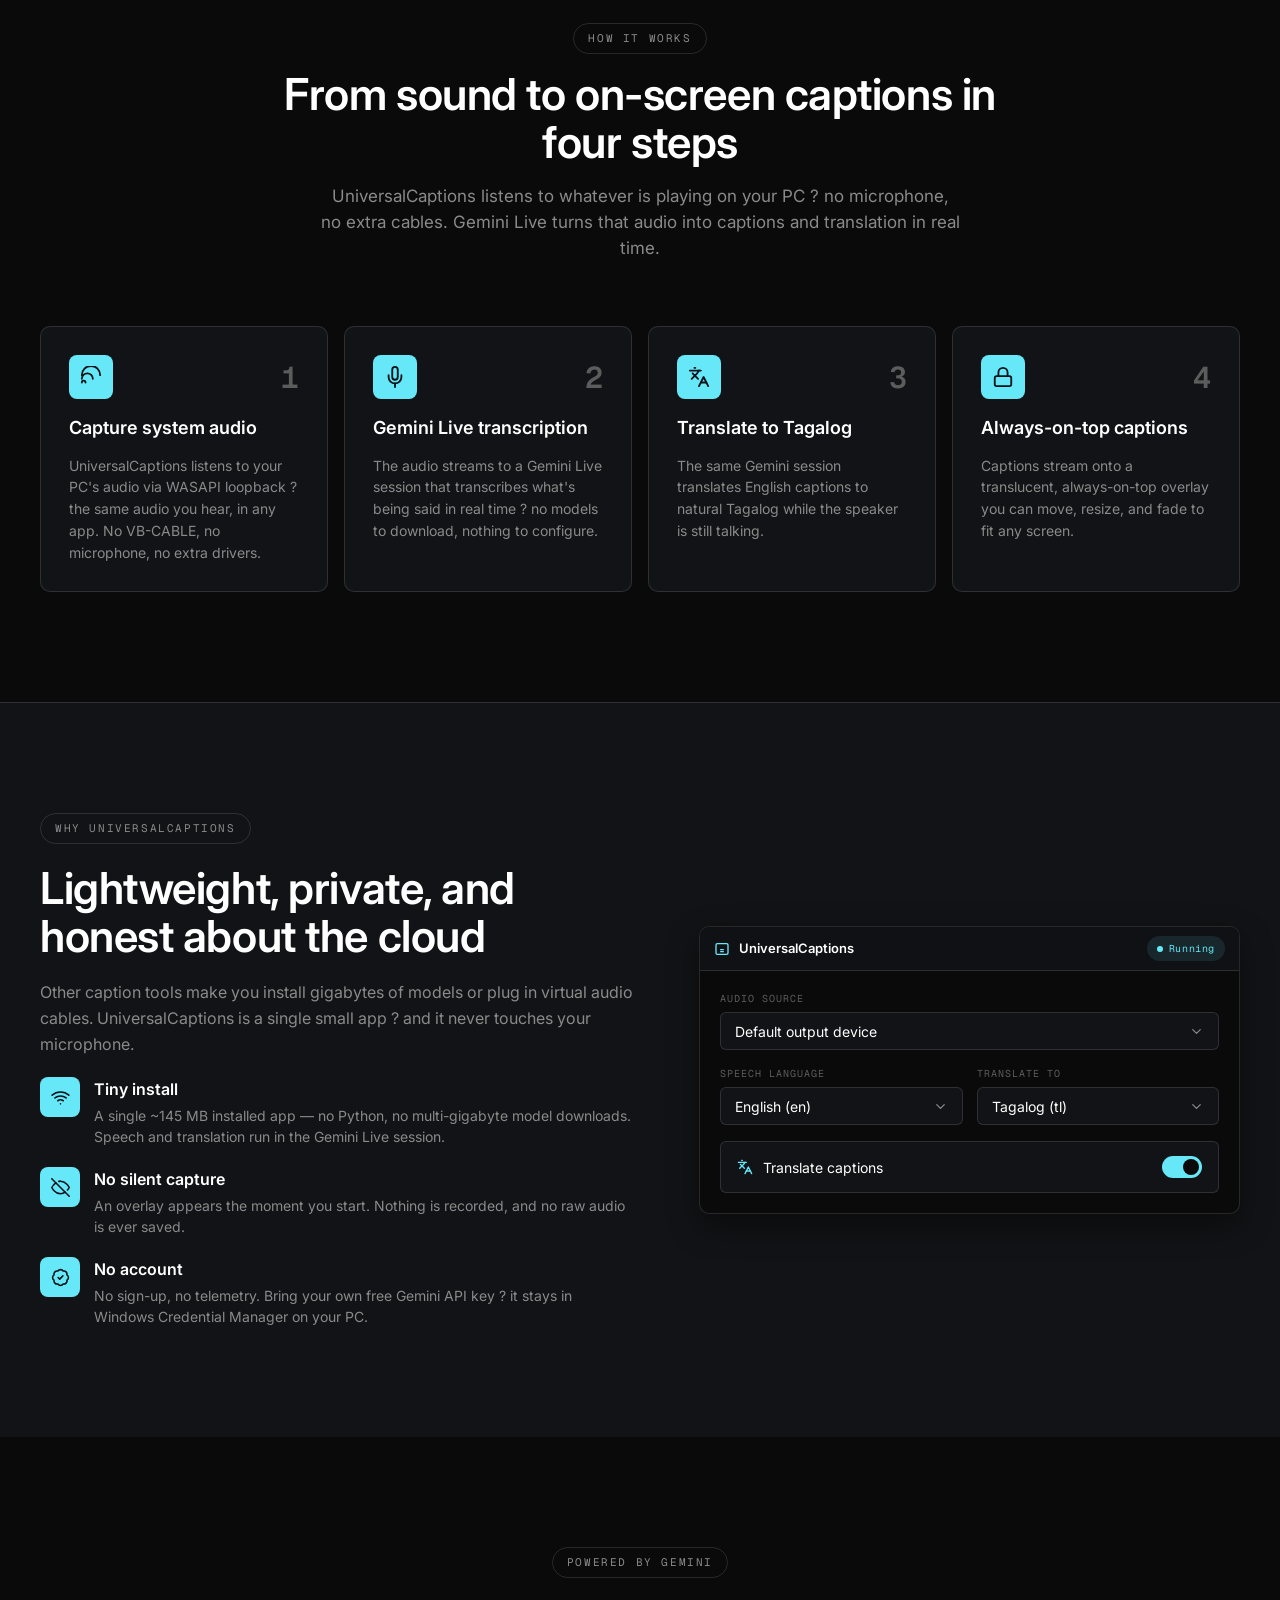
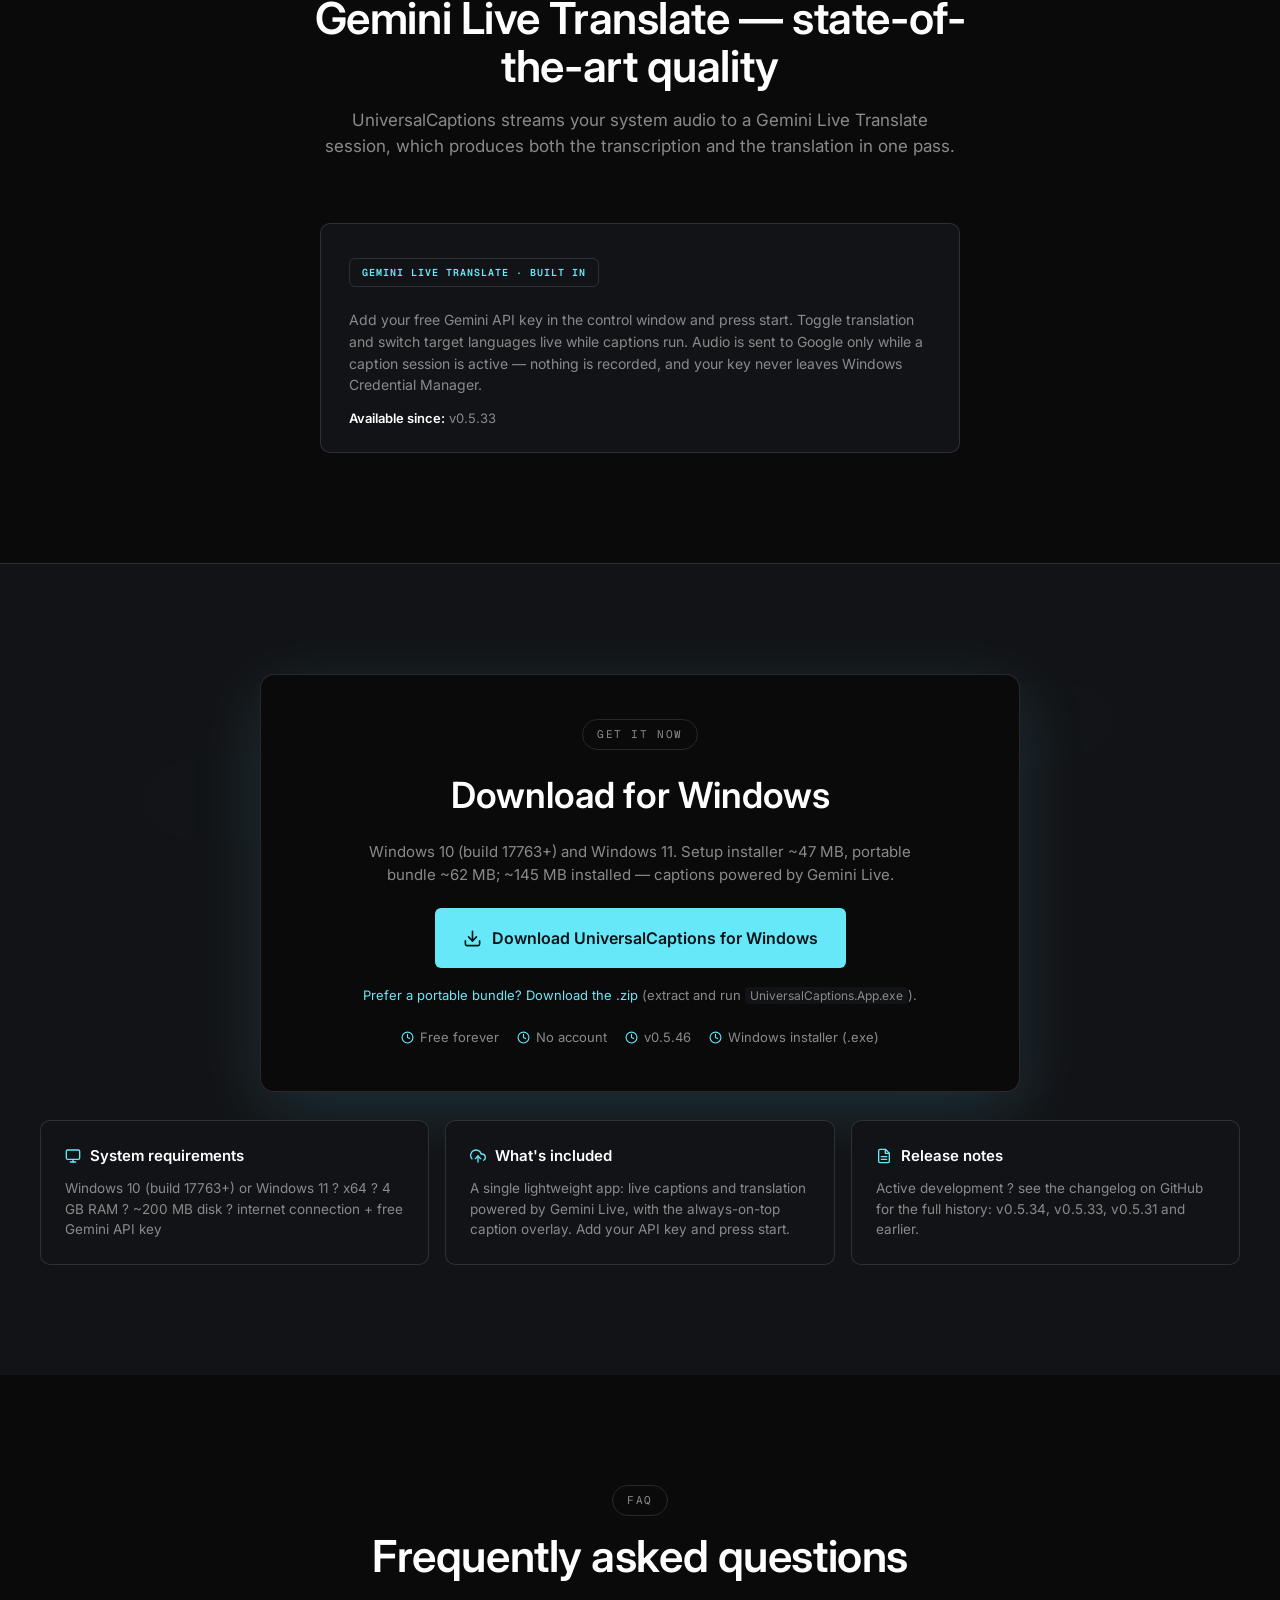
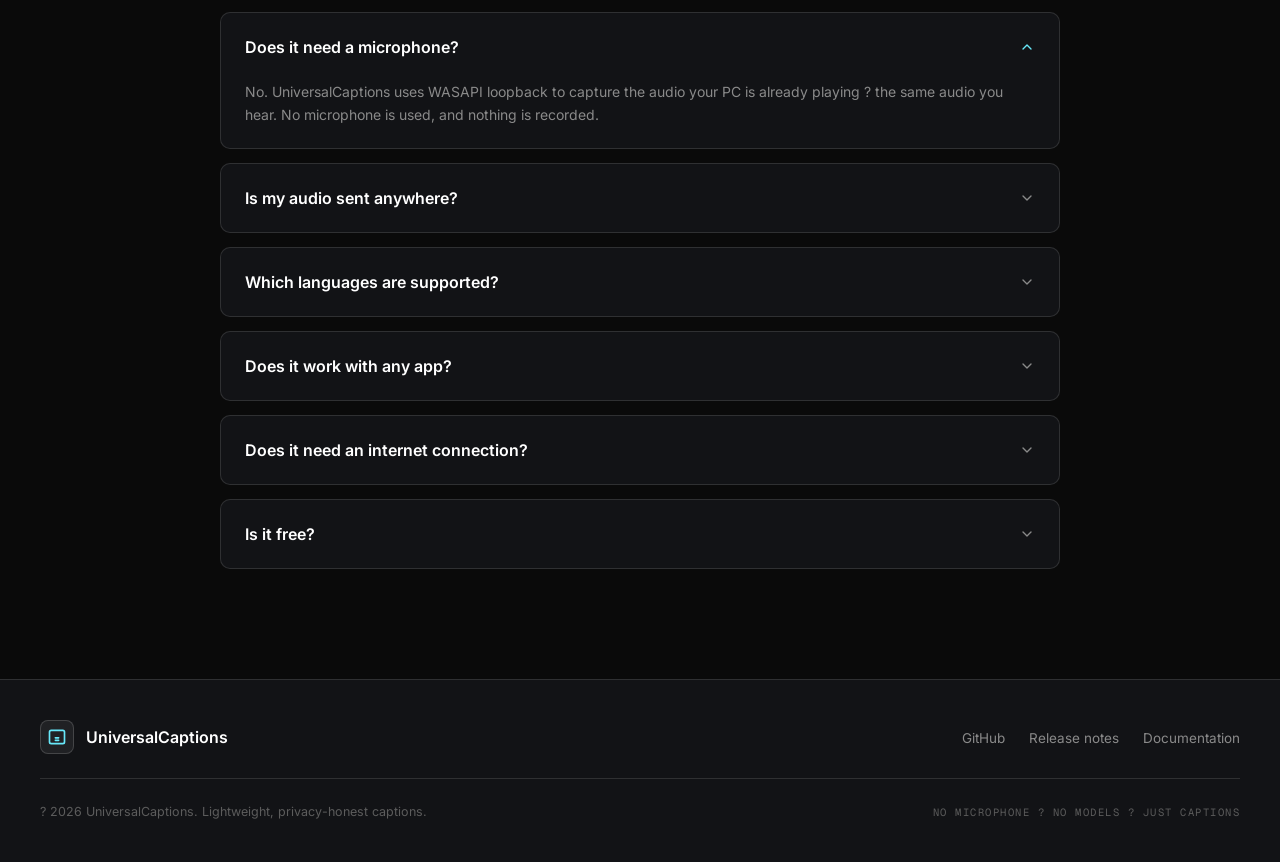
==== commit 52920292: "docs: point landing page at v0.5.46 release" ====
--- a/landing/index.html
+++ b/landing/index.html
@@ -46,8 +46,8 @@
         </ul>
 
         <div class="nav-actions">
-          <span class="version-tag">v0.5.44</span>
-          <a class="btn btn-primary btn-sm" href="https://github.com/marcgregory/universal-live-captions/releases/download/v0.5.44/UniversalCaptions-Setup-0.5.44.exe" target="_blank" rel="noopener" aria-label="Download for Windows">
+          <span class="version-tag">v0.5.46</span>
+          <a class="btn btn-primary btn-sm" href="https://github.com/marcgregory/universal-live-captions/releases/download/v0.5.46/UniversalCaptions-Setup-0.5.46.exe" target="_blank" rel="noopener" aria-label="Download for Windows">
             <svg viewBox="0 0 24 24" fill="none" stroke="currentColor" stroke-width="2" stroke-linecap="round" stroke-linejoin="round" aria-hidden="true">
               <path d="M21 15v4a2 2 0 0 1-2 2H5a2 2 0 0 1-2-2v-4" />
               <polyline points="7 10 12 15 17 10" />
@@ -82,7 +82,7 @@
             Real-time captions and English ? Tagalog translation, powered by Gemini Live. One lightweight app, no microphone, no virtual audio cable ? just add your free API key.
           </p>
           <div class="hero-ctas">
-            <a class="btn btn-primary btn-lg" href="https://github.com/marcgregory/universal-live-captions/releases/download/v0.5.44/UniversalCaptions-Setup-0.5.44.exe" target="_blank" rel="noopener">
+            <a class="btn btn-primary btn-lg" href="https://github.com/marcgregory/universal-live-captions/releases/download/v0.5.46/UniversalCaptions-Setup-0.5.46.exe" target="_blank" rel="noopener">
               <svg viewBox="0 0 24 24" fill="none" stroke="currentColor" stroke-width="2" stroke-linecap="round" stroke-linejoin="round">
                 <path d="M21 15v4a2 2 0 0 1-2 2H5a2 2 0 0 1-2-2v-4" />
                 <polyline points="7 10 12 15 17 10" />
@@ -309,15 +309,15 @@
             <p class="eyebrow">GET IT NOW</p>
             <h2 class="download-title">Download for Windows</h2>
             <p class="download-sub">Windows 10 (build 17763+) and Windows 11. Setup installer ~47 MB, portable bundle ~62 MB; ~145 MB installed &mdash; captions powered by Gemini Live.</p>
-            <a class="btn btn-primary btn-lg download-cta" href="https://github.com/marcgregory/universal-live-captions/releases/download/v0.5.44/UniversalCaptions-Setup-0.5.44.exe" target="_blank" rel="noopener">
+            <a class="btn btn-primary btn-lg download-cta" href="https://github.com/marcgregory/universal-live-captions/releases/download/v0.5.46/UniversalCaptions-Setup-0.5.46.exe" target="_blank" rel="noopener">
               <svg viewBox="0 0 24 24" fill="none" stroke="currentColor" stroke-width="2" stroke-linecap="round" stroke-linejoin="round"><path d="M21 15v4a2 2 0 0 1-2 2H5a2 2 0 0 1-2-2v-4"/><polyline points="7 10 12 15 17 10"/><line x1="12" y1="15" x2="12" y2="3"/></svg>
               <span>Download UniversalCaptions for Windows</span>
             </a>
-            <p class="download-alt"><a href="https://github.com/marcgregory/universal-live-captions/releases/download/v0.5.44/UniversalCaptions-0.5.44-win-x64-full.zip">Prefer a portable bundle? Download the .zip</a> (extract and run <code>UniversalCaptions.App.exe</code>).</p>
+            <p class="download-alt"><a href="https://github.com/marcgregory/universal-live-captions/releases/download/v0.5.46/UniversalCaptions-0.5.46-win-x64-full.zip">Prefer a portable bundle? Download the .zip</a> (extract and run <code>UniversalCaptions.App.exe</code>).</p>
             <div class="download-meta">
               <span><svg viewBox="0 0 24 24" fill="none" stroke="currentColor" stroke-width="2" stroke-linecap="round" stroke-linejoin="round"><circle cx="12" cy="12" r="10"/><polyline points="12 6 12 12 16 14"/></svg>Free forever</span>
               <span><svg viewBox="0 0 24 24" fill="none" stroke="currentColor" stroke-width="2" stroke-linecap="round" stroke-linejoin="round"><circle cx="12" cy="12" r="10"/><polyline points="12 6 12 12 16 14"/></svg>No account</span>
-              <span><svg viewBox="0 0 24 24" fill="none" stroke="currentColor" stroke-width="2" stroke-linecap="round" stroke-linejoin="round"><circle cx="12" cy="12" r="10"/><polyline points="12 6 12 12 16 14"/></svg>v0.5.44</span>
+              <span><svg viewBox="0 0 24 24" fill="none" stroke="currentColor" stroke-width="2" stroke-linecap="round" stroke-linejoin="round"><circle cx="12" cy="12" r="10"/><polyline points="12 6 12 12 16 14"/></svg>v0.5.46</span>
               <span><svg viewBox="0 0 24 24" fill="none" stroke="currentColor" stroke-width="2" stroke-linecap="round" stroke-linejoin="round"><circle cx="12" cy="12" r="10"/><polyline points="12 6 12 12 16 14"/></svg>Windows installer (.exe)</span>
             </div>
           </div>
